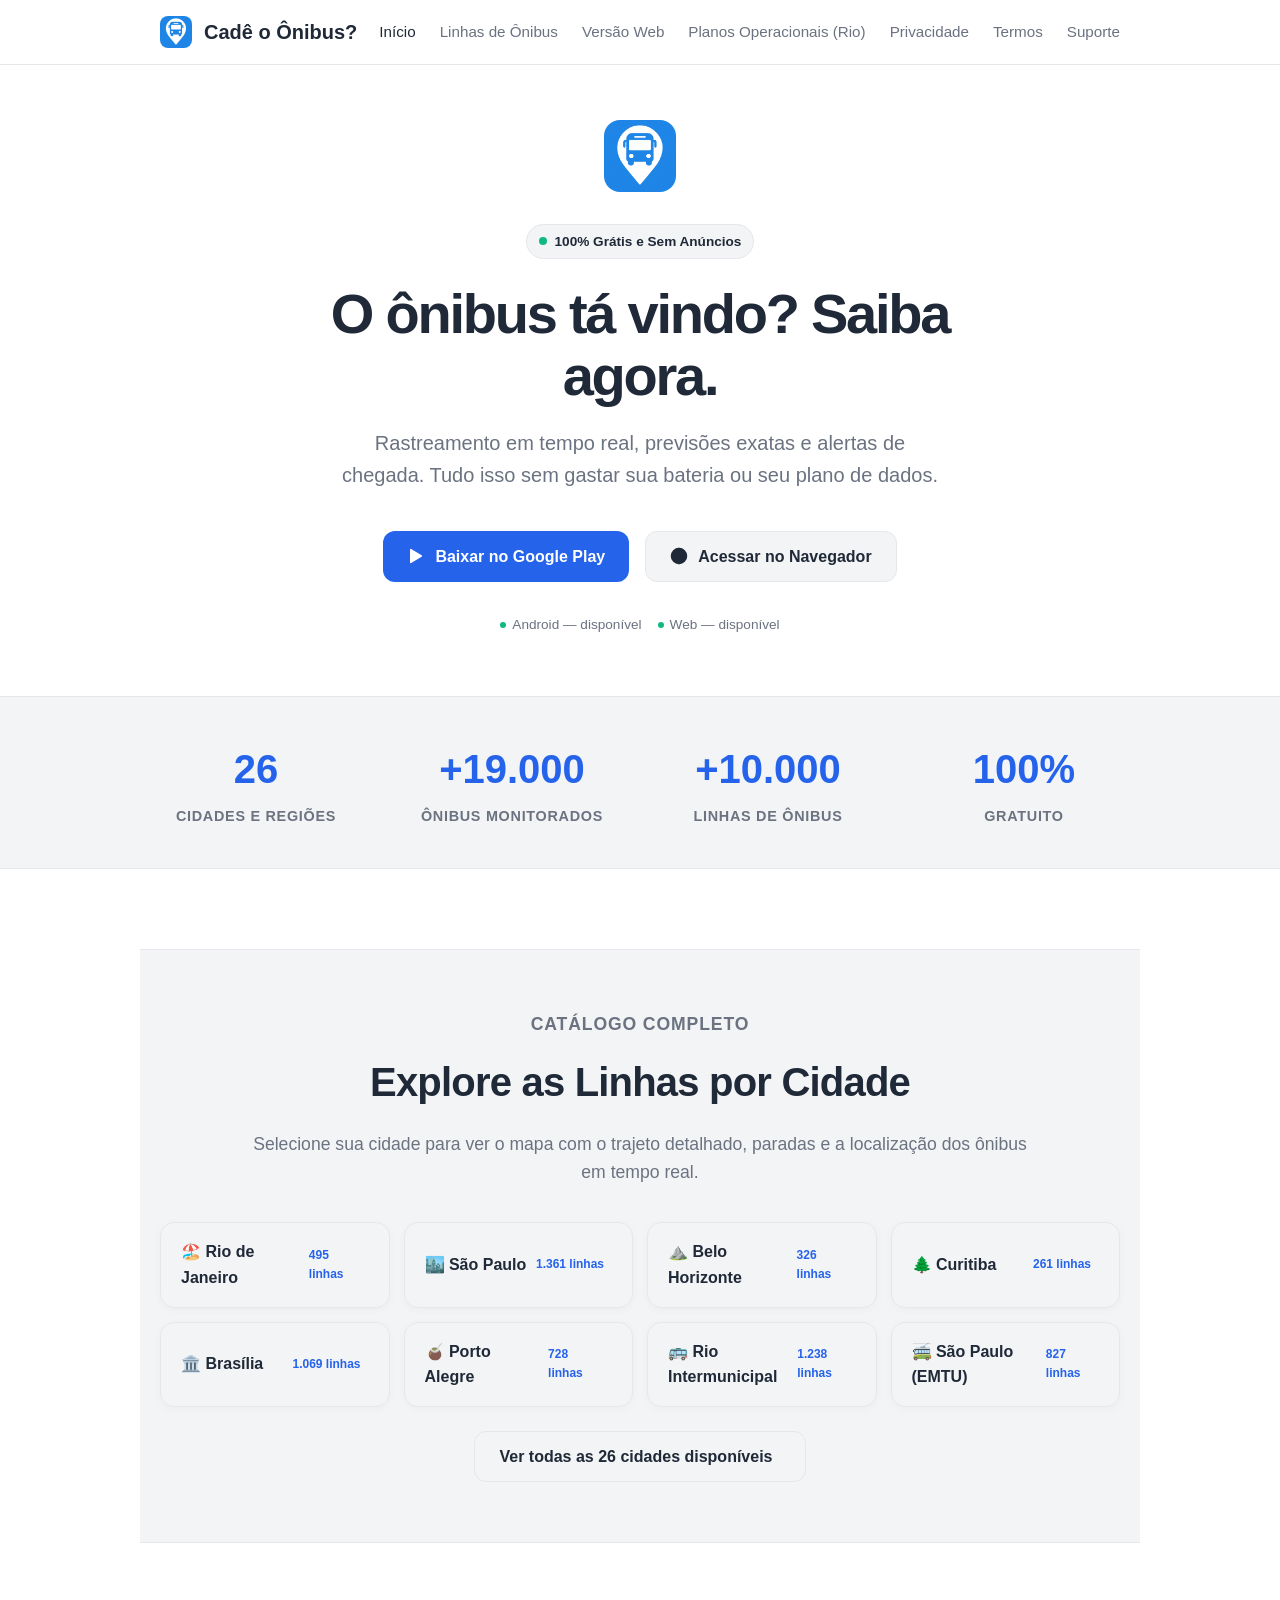
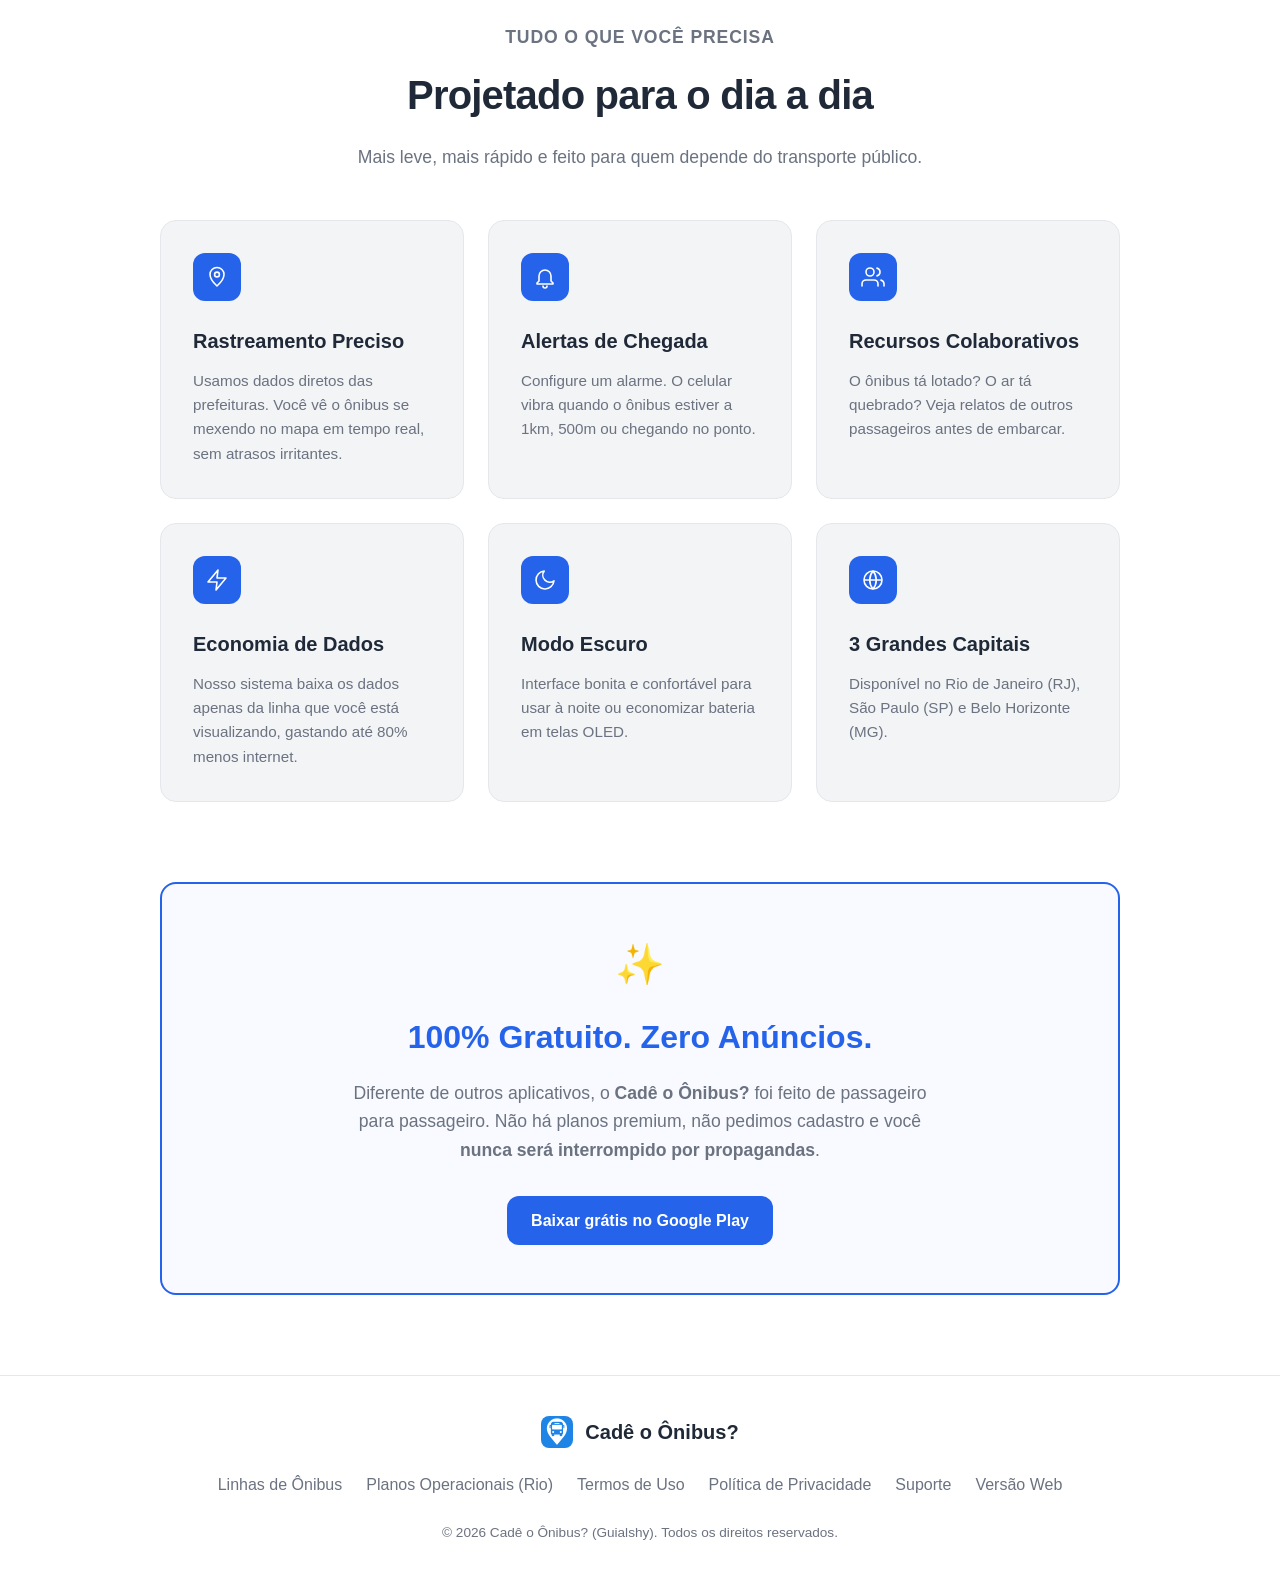
==== index.html @ 99f87b5d "feat: implement site-wide bus lines navigation, map visualization, and real-time tracking architectu" ====
<!DOCTYPE html>
<html lang="pt-BR">
<head>
    <meta charset="utf-8" />
    <meta name="viewport" content="width=device-width, initial-scale=1" />
    <title>Cadê o Ônibus? — O App Inteligente de Transporte Público</title>
    <meta name="description" content="Rastreamento em tempo real no Rio, SP e BH. Economize dados, bateria e tempo com o app de ônibus mais rápido do Brasil." />
    <meta name="keywords" content="ônibus, transporte público, tempo real, cadê o ônibus, app de ônibus, rastreamento de ônibus" />

    <meta property="og:site_name" content="Cadê o Ônibus?" />
    <meta property="og:type" content="website" />
    <meta property="og:title" content="Cadê o Ônibus? — Chega de esperar no ponto" />
    <meta property="og:description" content="Veja onde seu ônibus está agora. Leve, rápido e sem cadastro." />
    <meta property="og:url" content="https://web.cadeoonibus.api.br/" />
    <meta property="og:image" content="https://web.cadeoonibus.api.br/og-image.jpg" />
    <meta property="og:locale" content="pt_BR" />

    <link rel="icon" type="image/png" href="app-logo.png" />
    <link rel="stylesheet" href="style.css" />
</head>
<body>
    <header class="site-header">
        <div class="header-inner">
            <a class="brand" href="index.html">
                <img src="app-logo.png" alt="Cadê o Ônibus?" /> Cadê o Ônibus?
            </a>
            <nav class="site-nav">
                <a class="active" href="index.html">Início</a>
                <a href="linhas.html">Linhas de Ônibus</a>
                <a href="https://web.cadeoonibus.api.br" target="_blank">Versão Web</a>
                <a href="planos-operacionais.html">Planos Operacionais (Rio)</a>
                <a href="privacidade.html">Privacidade</a>
                <a href="termos-uso.html">Termos</a>
                <a href="suporte.html">Suporte</a>
            </nav>
        </div>
    </header>

    <section class="home-hero">
        <div class="home-hero-icon">
            <img src="app-logo.png" alt="Cadê o Ônibus?" />
        </div>
        <span class="eyebrow"><span class="eyebrow-dot"></span> 100% Grátis e Sem Anúncios</span>
        <h1>O ônibus tá vindo? Saiba agora.</h1>
        <p class="lede">Rastreamento em tempo real, previsões exatas e alertas de chegada. Tudo isso sem gastar sua bateria ou seu plano de dados.</p>

        <div class="cta-row">
            <a class="btn-primary" href="https://play.google.com/store/apps/details?id=com.guialshy.cadeoonibus" target="_blank">
                <svg width="18" height="18" viewBox="0 0 24 24" fill="none" xmlns="http://www.w3.org/2000/svg"><path d="M4 3.5v17a1 1 0 001.5.87l14-8.5a1 1 0 000-1.74l-14-8.5A1 1 0 004 3.5z" fill="#fff"/></svg>
                Baixar no Google Play
            </a>
            <a class="btn-secondary" href="https://web.cadeoonibus.api.br" target="_blank">
                <svg width="18" height="18" viewBox="0 0 24 24" fill="none" xmlns="http://www.w3.org/2000/svg"><circle cx="12" cy="12" r="10" stroke="currentColor" stroke-width="2"/><path d="M2 12h20M12 2a15.3 15.3 0 014 10 15.3 15.3 0 01-4 10 15.3 15.3 0 01-4-10 15.3 15.3 0 014-10z" stroke="currentColor" stroke-width="2"/></svg>
                Acessar no Navegador
            </a>
        </div>
        <div class="platform-row">
            <span class="platform-chip"><span class="dot"></span> Android — disponível</span>
            <span class="platform-chip"><span class="dot"></span> Web — disponível</span>
        </div>
    </section>

    <section class="stats-section">
        <div class="stats-grid">
            <div class="stat-item">
                <h3>26</h3>
                <p>Cidades e Regiões</p>
            </div>
            <div class="stat-item">
                <h3>+19.000</h3>
                <p>Ônibus Monitorados</p>
            </div>
            <div class="stat-item">
                <h3>+10.000</h3>
                <p>Linhas de Ônibus</p>
            </div>
            <div class="stat-item">
                <h3>100%</h3>
                <p>Gratuito</p>
            </div>
        </div>
    </section>

    <!-- Seção de Cidades e Linhas em Tempo Real -->
    <section class="section" style="background: var(--surface); border-top: 1px solid var(--surface-border); border-bottom: 1px solid var(--surface-border); padding: 60px 20px;">
        <div class="section-head" style="max-width: 800px; margin: 0 auto 36px; text-align: center;">
            <p class="section-eyebrow" style="background: var(--line-card-bg);">Catálogo Completo</p>
            <h2>Explore as Linhas por Cidade</h2>
            <p>Selecione sua cidade para ver o mapa com o trajeto detalhado, paradas e a localização dos ônibus em tempo real.</p>
        </div>

        <div style="max-width: 1000px; margin: 0 auto; display: grid; grid-template-columns: repeat(auto-fill, minmax(220px, 1fr)); gap: 14px;">
            <a href="linhas.html?cidade=rio" style="background: var(--line-card-bg); border: 1px solid var(--surface-border); border-radius: 14px; padding: 16px 20px; display: flex; align-items: center; justify-content: space-between; text-decoration: none; color: var(--text); font-weight: 700; transition: all 0.2s; box-shadow: 0 2px 8px rgba(0,0,0,0.03);">
                <span>🏖️ Rio de Janeiro</span>
                <span style="font-size: 0.75rem; background: var(--surface); padding: 2px 8px; border-radius: 6px; color: var(--primary);">495 linhas</span>
            </a>
            <a href="linhas.html?cidade=sp" style="background: var(--line-card-bg); border: 1px solid var(--surface-border); border-radius: 14px; padding: 16px 20px; display: flex; align-items: center; justify-content: space-between; text-decoration: none; color: var(--text); font-weight: 700; transition: all 0.2s; box-shadow: 0 2px 8px rgba(0,0,0,0.03);">
                <span>🏙️ São Paulo</span>
                <span style="font-size: 0.75rem; background: var(--surface); padding: 2px 8px; border-radius: 6px; color: var(--primary);">1.361 linhas</span>
            </a>
            <a href="linhas.html?cidade=bh" style="background: var(--line-card-bg); border: 1px solid var(--surface-border); border-radius: 14px; padding: 16px 20px; display: flex; align-items: center; justify-content: space-between; text-decoration: none; color: var(--text); font-weight: 700; transition: all 0.2s; box-shadow: 0 2px 8px rgba(0,0,0,0.03);">
                <span>⛰️ Belo Horizonte</span>
                <span style="font-size: 0.75rem; background: var(--surface); padding: 2px 8px; border-radius: 6px; color: var(--primary);">326 linhas</span>
            </a>
            <a href="linhas.html?cidade=curitiba" style="background: var(--line-card-bg); border: 1px solid var(--surface-border); border-radius: 14px; padding: 16px 20px; display: flex; align-items: center; justify-content: space-between; text-decoration: none; color: var(--text); font-weight: 700; transition: all 0.2s; box-shadow: 0 2px 8px rgba(0,0,0,0.03);">
                <span>🌲 Curitiba</span>
                <span style="font-size: 0.75rem; background: var(--surface); padding: 2px 8px; border-radius: 6px; color: var(--primary);">261 linhas</span>
            </a>
            <a href="linhas.html?cidade=brasilia" style="background: var(--line-card-bg); border: 1px solid var(--surface-border); border-radius: 14px; padding: 16px 20px; display: flex; align-items: center; justify-content: space-between; text-decoration: none; color: var(--text); font-weight: 700; transition: all 0.2s; box-shadow: 0 2px 8px rgba(0,0,0,0.03);">
                <span>🏛️ Brasília</span>
                <span style="font-size: 0.75rem; background: var(--surface); padding: 2px 8px; border-radius: 6px; color: var(--primary);">1.069 linhas</span>
            </a>
            <a href="linhas.html?cidade=porto_alegre" style="background: var(--line-card-bg); border: 1px solid var(--surface-border); border-radius: 14px; padding: 16px 20px; display: flex; align-items: center; justify-content: space-between; text-decoration: none; color: var(--text); font-weight: 700; transition: all 0.2s; box-shadow: 0 2px 8px rgba(0,0,0,0.03);">
                <span>🧉 Porto Alegre</span>
                <span style="font-size: 0.75rem; background: var(--surface); padding: 2px 8px; border-radius: 6px; color: var(--primary);">728 linhas</span>
            </a>
            <a href="linhas.html?cidade=rio_intermunicipal" style="background: var(--line-card-bg); border: 1px solid var(--surface-border); border-radius: 14px; padding: 16px 20px; display: flex; align-items: center; justify-content: space-between; text-decoration: none; color: var(--text); font-weight: 700; transition: all 0.2s; box-shadow: 0 2px 8px rgba(0,0,0,0.03);">
                <span>🚌 Rio Intermunicipal</span>
                <span style="font-size: 0.75rem; background: var(--surface); padding: 2px 8px; border-radius: 6px; color: var(--primary);">1.238 linhas</span>
            </a>
            <a href="linhas.html?cidade=emtu" style="background: var(--line-card-bg); border: 1px solid var(--surface-border); border-radius: 14px; padding: 16px 20px; display: flex; align-items: center; justify-content: space-between; text-decoration: none; color: var(--text); font-weight: 700; transition: all 0.2s; box-shadow: 0 2px 8px rgba(0,0,0,0.03);">
                <span>🚎 São Paulo (EMTU)</span>
                <span style="font-size: 0.75rem; background: var(--surface); padding: 2px 8px; border-radius: 6px; color: var(--primary);">827 linhas</span>
            </a>
        </div>

        <div style="text-align: center; margin-top: 24px;">
            <a href="linhas.html" class="btn-secondary" style="display: inline-flex; align-items: center; gap: 8px;">
                Ver todas as 26 cidades disponíveis <i class="fa-solid fa-arrow-right"></i>
            </a>
        </div>
    </section>

    <section class="section">
        <div class="section-head">
            <p class="section-eyebrow">Tudo o que você precisa</p>
            <h2>Projetado para o dia a dia</h2>
            <p>Mais leve, mais rápido e feito para quem depende do transporte público.</p>
        </div>

        <div class="feature-grid">
            <div class="feature-card">
                <div class="feature-icon">
                    <svg width="24" height="24" viewBox="0 0 24 24" fill="none"><path d="M12 21s7-6.3 7-11.5a7 7 0 10-14 0C5 14.7 12 21 12 21z" stroke="#fff" stroke-width="1.6" stroke-linejoin="round"/><circle cx="12" cy="9.5" r="2.4" stroke="#fff" stroke-width="1.6"/></svg>
                </div>
                <h3>Rastreamento Preciso</h3>
                <p>Usamos dados diretos das prefeituras. Você vê o ônibus se mexendo no mapa em tempo real, sem atrasos irritantes.</p>
            </div>

            <div class="feature-card">
                <div class="feature-icon">
                    <svg width="24" height="24" viewBox="0 0 24 24" fill="none"><path d="M18 16v-5a6 6 0 10-12 0v5l-2 2v1h16v-1l-2-2z" stroke="#fff" stroke-width="1.6" stroke-linejoin="round"/><path d="M10 21a2 2 0 004 0" stroke="#fff" stroke-width="1.6" stroke-linecap="round"/></svg>
                </div>
                <h3>Alertas de Chegada</h3>
                <p>Configure um alarme. O celular vibra quando o ônibus estiver a 1km, 500m ou chegando no ponto.</p>
            </div>

            <div class="feature-card">
                <div class="feature-icon">
                    <svg width="24" height="24" viewBox="0 0 24 24" fill="none"><path d="M17 21v-2a4 4 0 00-4-4H5a4 4 0 00-4 4v2" stroke="#fff" stroke-width="1.6" stroke-linecap="round" stroke-linejoin="round"/><circle cx="9" cy="7" r="4" stroke="#fff" stroke-width="1.6" stroke-linecap="round" stroke-linejoin="round"/><path d="M23 21v-2a4 4 0 00-3-3.87" stroke="#fff" stroke-width="1.6" stroke-linecap="round" stroke-linejoin="round"/><path d="M16 3.13a4 4 0 010 7.75" stroke="#fff" stroke-width="1.6" stroke-linecap="round" stroke-linejoin="round"/></svg>
                </div>
                <h3>Recursos Colaborativos</h3>
                <p>O ônibus tá lotado? O ar tá quebrado? Veja relatos de outros passageiros antes de embarcar.</p>
            </div>

            <div class="feature-card">
                <div class="feature-icon">
                    <svg width="24" height="24" viewBox="0 0 24 24" fill="none"><path d="M13 2L3 14h9l-1 8 10-12h-9l1-8z" stroke="#fff" stroke-width="1.6" stroke-linecap="round" stroke-linejoin="round"/></svg>
                </div>
                <h3>Economia de Dados</h3>
                <p>Nosso sistema baixa os dados apenas da linha que você está visualizando, gastando até 80% menos internet.</p>
            </div>

            <div class="feature-card">
                <div class="feature-icon">
                    <svg width="24" height="24" viewBox="0 0 24 24" fill="none"><path d="M21 12.79A9 9 0 1111.21 3 7 7 0 0021 12.79z" stroke="#fff" stroke-width="1.6" stroke-linecap="round" stroke-linejoin="round"/></svg>
                </div>
                <h3>Modo Escuro</h3>
                <p>Interface bonita e confortável para usar à noite ou economizar bateria em telas OLED.</p>
            </div>

            <div class="feature-card">
                <div class="feature-icon">
                    <svg width="24" height="24" viewBox="0 0 24 24" fill="none"><circle cx="12" cy="12" r="9" stroke="#fff" stroke-width="1.6"/><path d="M3 12h18M12 3a14 14 0 010 18M12 3a14 14 0 000 18" stroke="#fff" stroke-width="1.6"/></svg>
                </div>
                <h3>3 Grandes Capitais</h3>
                <p>Disponível no Rio de Janeiro (RJ), São Paulo (SP) e Belo Horizonte (MG).</p>
            </div>
        </div>
    </section>

    <section class="section section-flush-top">
        <div class="premium-strip" style="border: 2px solid var(--primary); background: rgba(37, 99, 235, 0.03);">
            <div style="font-size: 2.5rem; margin-bottom: 16px;">✨</div>
            <h2 style="color: var(--primary);">100% Gratuito. Zero Anúncios.</h2>
            <p>Diferente de outros aplicativos, o <strong>Cadê o Ônibus?</strong> foi feito de passageiro para passageiro. Não há planos premium, não pedimos cadastro e você <strong>nunca será interrompido por propagandas</strong>.</p>
            <div class="cta-row" style="margin-top: 32px;">
                <a class="btn-primary" href="https://play.google.com/store/apps/details?id=com.guialshy.cadeoonibus" target="_blank">
                    Baixar grátis no Google Play
                </a>
            </div>
        </div>
    </section>

    <footer class="site-footer">
        <div class="footer-inner">
            <a class="brand" href="index.html">
                <img src="app-logo.png" alt="Cadê o Ônibus?" /> Cadê o Ônibus?
            </a>
            <div class="footer-links">
                <a href="linhas.html">Linhas de Ônibus</a>
                <a href="planos-operacionais.html">Planos Operacionais (Rio)</a>
                <a href="termos-uso.html">Termos de Uso</a>
                <a href="privacidade.html">Política de Privacidade</a>
                <a href="suporte.html">Suporte</a>
                <a href="https://web.cadeoonibus.api.br" target="_blank">Versão Web</a>
            </div>
            <div class="copyright">© 2026 Cadê o Ônibus? (Guialshy). Todos os direitos reservados.</div>
        </div>
    </footer>
</body>
</html>
---- style.css ----
/* Reset e Base */
:root {
  --bg: #ffffff;
  --text: #1f2937;
  --text-muted: #6b7280;
  --primary: #2563eb;
  --primary-hover: #1d4ed8;
  --surface: #f3f4f6;
  --surface-border: #e5e7eb;
  --nav-bg: rgba(255, 255, 255, 0.8);
  --radius: 16px;
}

@media (prefers-color-scheme: dark) {
  :root {
    --bg: #030712;
    --text: #f9fafb;
    --text-muted: #9ca3af;
    --primary: #3b82f6;
    --primary-hover: #2563eb;
    --surface: #111827;
    --surface-border: #1f2937;
    --nav-bg: rgba(3, 7, 18, 0.8);
  }
}

* {
  box-sizing: border-box;
  margin: 0;
  padding: 0;
}

body {
  font-family: -apple-system, BlinkMacSystemFont, "Segoe UI", Roboto, Helvetica, Arial, sans-serif;
  background-color: var(--bg);
  color: var(--text);
  line-height: 1.6;
  -webkit-font-smoothing: antialiased;
}

a {
  color: var(--primary);
  text-decoration: none;
  transition: color 0.2s;
}

a:hover {
  text-decoration: underline;
}

/* Header & Nav */
.site-header {
  position: fixed;
  top: 0;
  left: 0;
  right: 0;
  background: var(--nav-bg);
  backdrop-filter: blur(12px);
  -webkit-backdrop-filter: blur(12px);
  border-bottom: 1px solid var(--surface-border);
  z-index: 100;
}

.header-inner {
  max-width: 1000px;
  margin: 0 auto;
  padding: 0 20px;
  height: 64px;
  display: flex;
  align-items: center;
  justify-content: space-between;
}

.brand {
  display: flex;
  align-items: center;
  gap: 12px;
  font-weight: 700;
  font-size: 1.25rem;
  color: var(--text);
  text-decoration: none;
}

.brand img {
  width: 32px;
  height: 32px;
  border-radius: 8px;
}

.site-nav {
  display: flex;
  gap: 24px;
}

.site-nav a {
  color: var(--text-muted);
  font-weight: 500;
  font-size: 0.95rem;
  text-decoration: none;
}

.site-nav a:hover,
.site-nav a.active {
  color: var(--text);
}

@media (max-width: 600px) {
  .site-nav {
    display: none;
  }
}

/* Hero Section */
.home-hero {
  max-width: 800px;
  margin: 120px auto 60px;
  padding: 0 20px;
  text-align: center;
}

.home-hero-icon img {
  width: 72px;
  height: 72px;
  border-radius: 16px;
  margin-bottom: 24px;
}

.eyebrow {
  display: inline-flex;
  align-items: center;
  gap: 8px;
  background: var(--surface);
  color: var(--text);
  padding: 6px 12px;
  border-radius: 20px;
  font-size: 0.85rem;
  font-weight: 600;
  margin-bottom: 24px;
  border: 1px solid var(--surface-border);
}

.eyebrow-dot {
  width: 8px;
  height: 8px;
  background: #10b981;
  border-radius: 50%;
}

.home-hero h1 {
  font-size: 3.5rem;
  line-height: 1.1;
  letter-spacing: -0.04em;
  margin-bottom: 20px;
}

.home-hero .lede {
  font-size: 1.25rem;
  color: var(--text-muted);
  max-width: 600px;
  margin: 0 auto 40px;
}

.cta-row {
  display: flex;
  justify-content: center;
  gap: 16px;
  flex-wrap: wrap;
}

.btn-primary,
.btn-secondary {
  display: inline-flex;
  align-items: center;
  gap: 10px;
  padding: 12px 24px;
  border-radius: 12px;
  font-weight: 600;
  text-decoration: none;
  transition: all 0.2s;
}

.btn-primary {
  background: var(--primary);
  color: #fff;
}

.btn-primary:hover {
  background: var(--primary-hover);
  text-decoration: none;
}

.btn-secondary {
  background: var(--surface);
  color: var(--text);
  border: 1px solid var(--surface-border);
}

.btn-secondary:hover {
  border-color: var(--text-muted);
  text-decoration: none;
}

.btn-primary svg, .btn-secondary svg {
  fill: currentColor;
}

.platform-row {
  margin-top: 32px;
  display: flex;
  justify-content: center;
  gap: 16px;
}

.platform-chip {
  display: inline-flex;
  align-items: center;
  gap: 6px;
  font-size: 0.85rem;
  color: var(--text-muted);
}

.platform-chip .dot {
  width: 6px;
  height: 6px;
  background: #10b981;
  border-radius: 50%;
}

/* Section */
.section {
  max-width: 1000px;
  margin: 80px auto;
  padding: 0 20px;
}

/* Stats Section */
.stats-section {
  border-top: 1px solid var(--surface-border);
  border-bottom: 1px solid var(--surface-border);
  background: var(--surface);
  padding: 40px 20px;
}

.stats-grid {
  max-width: 1000px;
  margin: 0 auto;
  display: grid;
  grid-template-columns: repeat(4, 1fr);
  gap: 24px;
  text-align: center;
}

.stat-item h3 {
  font-size: 2.5rem;
  color: var(--primary);
  margin-bottom: 4px;
}

.stat-item p {
  color: var(--text-muted);
  font-size: 0.9rem;
  font-weight: 600;
  text-transform: uppercase;
  letter-spacing: 0.05em;
}

@media (max-width: 768px) {
  .stats-grid {
    grid-template-columns: repeat(2, 1fr);
  }
}

.section-head {
  text-align: center;
  margin-bottom: 48px;
}

.section-eyebrow {
  color: var(--primary);
  font-weight: 700;
  text-transform: uppercase;
  letter-spacing: 0.05em;
  font-size: 0.85rem;
  margin-bottom: 12px;
}

.section-head h2 {
  font-size: 2.5rem;
  letter-spacing: -0.02em;
  margin-bottom: 16px;
}

.section-head p {
  font-size: 1.1rem;
  color: var(--text-muted);
}

/* Feature Grid */
.feature-grid {
  display: grid;
  grid-template-columns: repeat(auto-fit, minmax(300px, 1fr));
  gap: 24px;
}

.feature-card {
  background: var(--surface);
  border: 1px solid var(--surface-border);
  padding: 32px;
  border-radius: var(--radius);
}

.feature-icon {
  width: 48px;
  height: 48px;
  background: var(--primary);
  border-radius: 12px;
  display: flex;
  align-items: center;
  justify-content: center;
  margin-bottom: 24px;
  color: white;
  font-size: 1.5rem;
}

.feature-card h3 {
  font-size: 1.25rem;
  margin-bottom: 12px;
}

.feature-card p {
  color: var(--text-muted);
  font-size: 0.95rem;
}

/* Premium Strip */
.premium-strip {
  background: var(--surface);
  border: 1px solid var(--surface-border);
  border-radius: var(--radius);
  padding: 48px;
  text-align: center;
}

.premium-strip h2 {
  font-size: 2rem;
  margin-bottom: 16px;
}

.premium-strip p {
  color: var(--text-muted);
  font-size: 1.1rem;
  margin-bottom: 32px;
  max-width: 600px;
  margin-left: auto;
  margin-right: auto;
}

/* Footer */
.site-footer {
  border-top: 1px solid var(--surface-border);
  padding: 40px 20px;
  margin-top: 80px;
}

.footer-inner {
  max-width: 1000px;
  margin: 0 auto;
  display: flex;
  flex-direction: column;
  align-items: center;
  gap: 24px;
  text-align: center;
}

.footer-links {
  display: flex;
  gap: 24px;
  flex-wrap: wrap;
  justify-content: center;
}

.footer-links a {
  color: var(--text-muted);
  text-decoration: none;
  font-weight: 500;
}

.footer-links a:hover {
  color: var(--text);
}

.copyright {
  color: var(--text-muted);
  font-size: 0.85rem;
}

/* Docs / Legal Pages */
.hero {
  max-width: 800px;
  margin: 120px auto 40px;
  padding: 0 20px;
  text-align: center;
}

.hero h1 {
  font-size: 2.5rem;
  margin-bottom: 16px;
  letter-spacing: -0.02em;
}

.hero .lede {
  font-size: 1.1rem;
  color: var(--text-muted);
  margin-bottom: 24px;
}

.updated-badge {
  display: inline-flex;
  align-items: center;
  gap: 8px;
  font-size: 0.85rem;
  color: var(--text-muted);
  background: var(--surface);
  padding: 6px 12px;
  border-radius: 20px;
  border: 1px solid var(--surface-border);
}

.layout {
  max-width: 800px;
  margin: 0 auto 80px;
  padding: 0 20px;
}

.doc h2 {
  font-size: 1.5rem;
  margin-top: 40px;
  margin-bottom: 16px;
  padding-bottom: 8px;
  border-bottom: 1px solid var(--surface-border);
}

.doc h3 {
  font-size: 1.2rem;
  margin-top: 24px;
  margin-bottom: 12px;
}

.doc p, .doc ul {
  margin-bottom: 16px;
  color: var(--text-muted);
}

.doc ul {
  padding-left: 24px;
}

.doc li {
  margin-bottom: 8px;
}

.doc strong {
  color: var(--text);
}

.callout {
  background: var(--surface);
  border-left: 4px solid var(--primary);
  padding: 16px 20px;
  border-radius: 0 8px 8px 0;
  margin: 24px 0;
  color: var(--text);
}

/* Support Page */
.support-wrap {
  max-width: 600px;
  margin: 0 auto 80px;
  padding: 0 20px;
}

.contact-card {
  background: var(--surface);
  border: 1px solid var(--surface-border);
  padding: 32px;
  border-radius: var(--radius);
  text-align: center;
  margin-bottom: 40px;
}

.contact-card-label {
  display: block;
  font-size: 0.9rem;
  font-weight: 600;
  color: var(--text-muted);
  text-transform: uppercase;
  letter-spacing: 0.05em;
  margin-bottom: 12px;
}

.contact-email {
  display: block;
  font-size: 1.5rem;
  font-weight: 700;
  color: var(--text);
  margin-bottom: 24px;
  text-decoration: none;
}

.contact-email:hover {
  text-decoration: none;
  color: var(--primary);
}

.topics-intro {
  font-weight: 600;
  margin-bottom: 16px;
}

.topics {
  list-style: none;
  padding: 0;
  display: flex;
  flex-direction: column;
  gap: 12px;
}

.topics a {
  display: block;
  background: var(--surface);
  border: 1px solid var(--surface-border);
  padding: 16px 20px;
  border-radius: 12px;
  text-decoration: none;
  transition: all 0.2s;
}

.topics a:hover {
  border-color: var(--primary);
  transform: translateY(-2px);
}

.topics strong {
  display: block;
  color: var(--text);
  margin-bottom: 4px;
}

.topics span {
  display: block;
  font-size: 0.9rem;
  color: var(--text-muted);
}
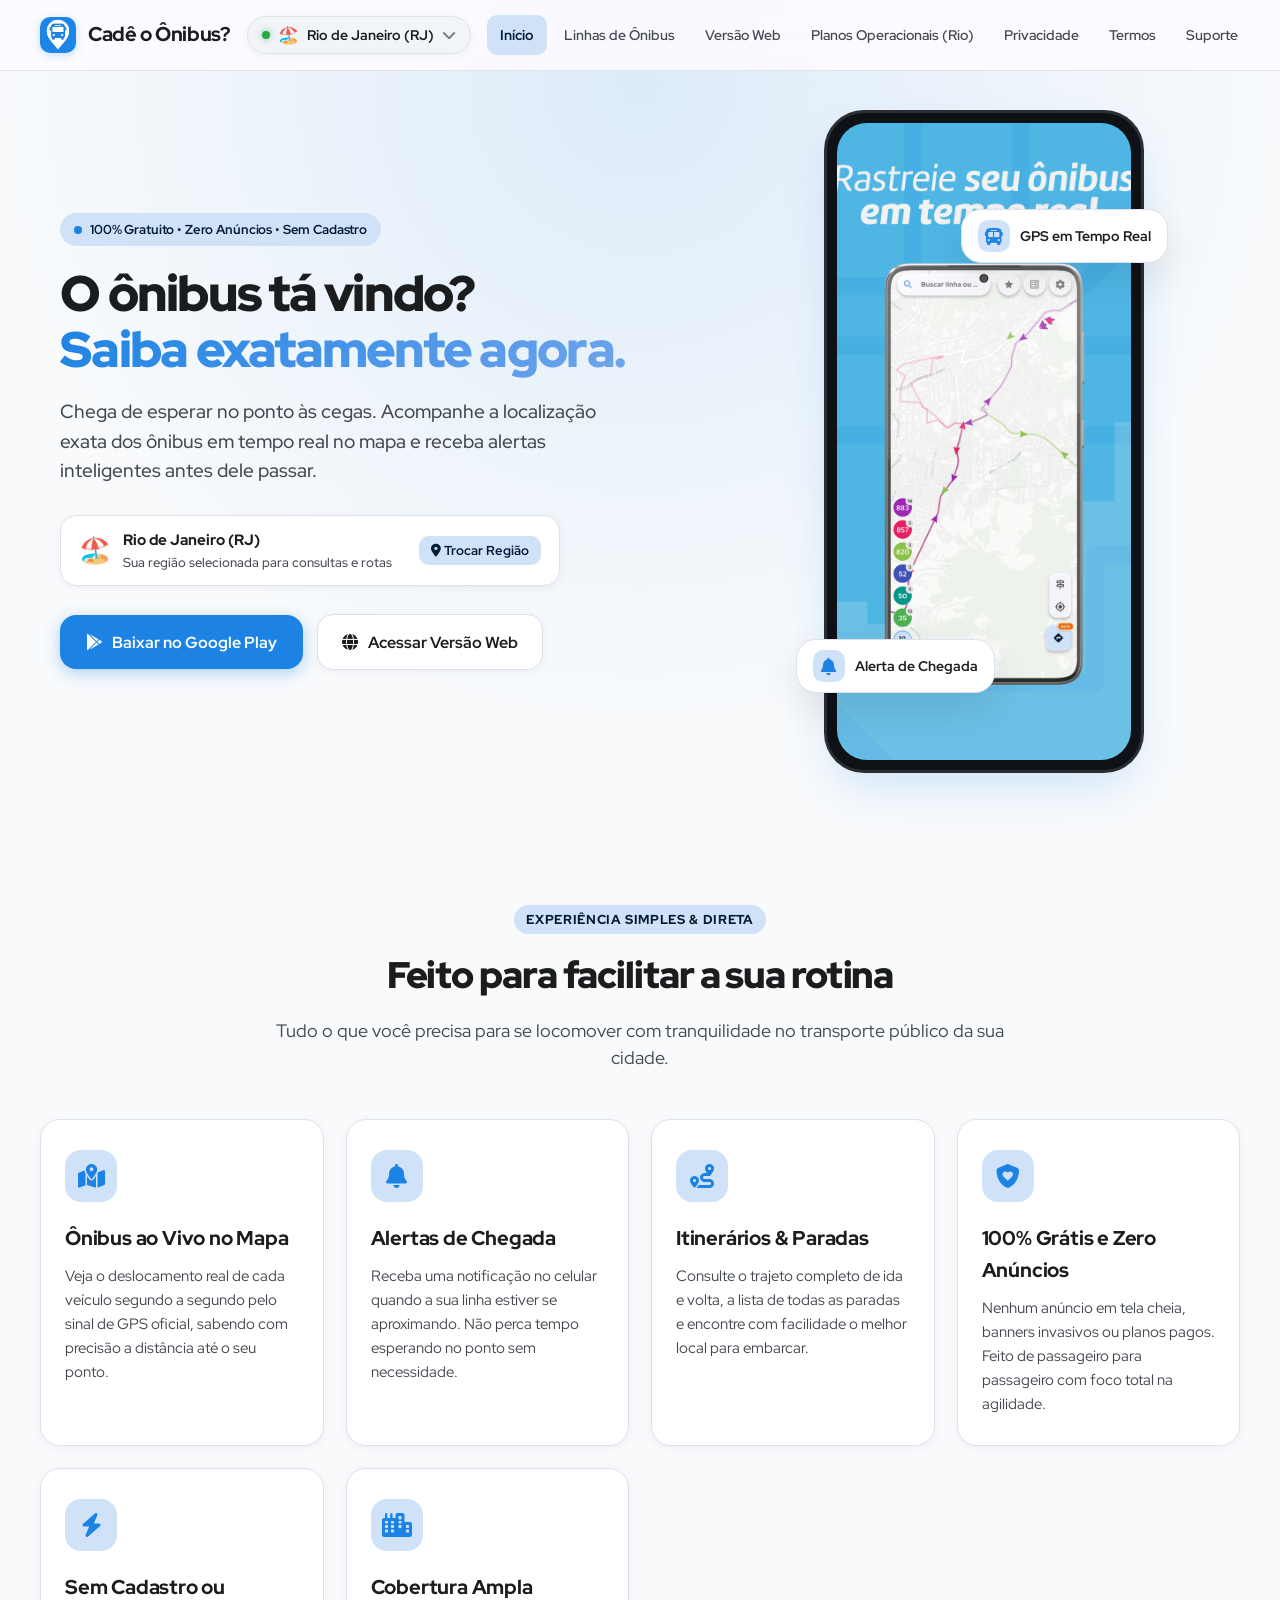
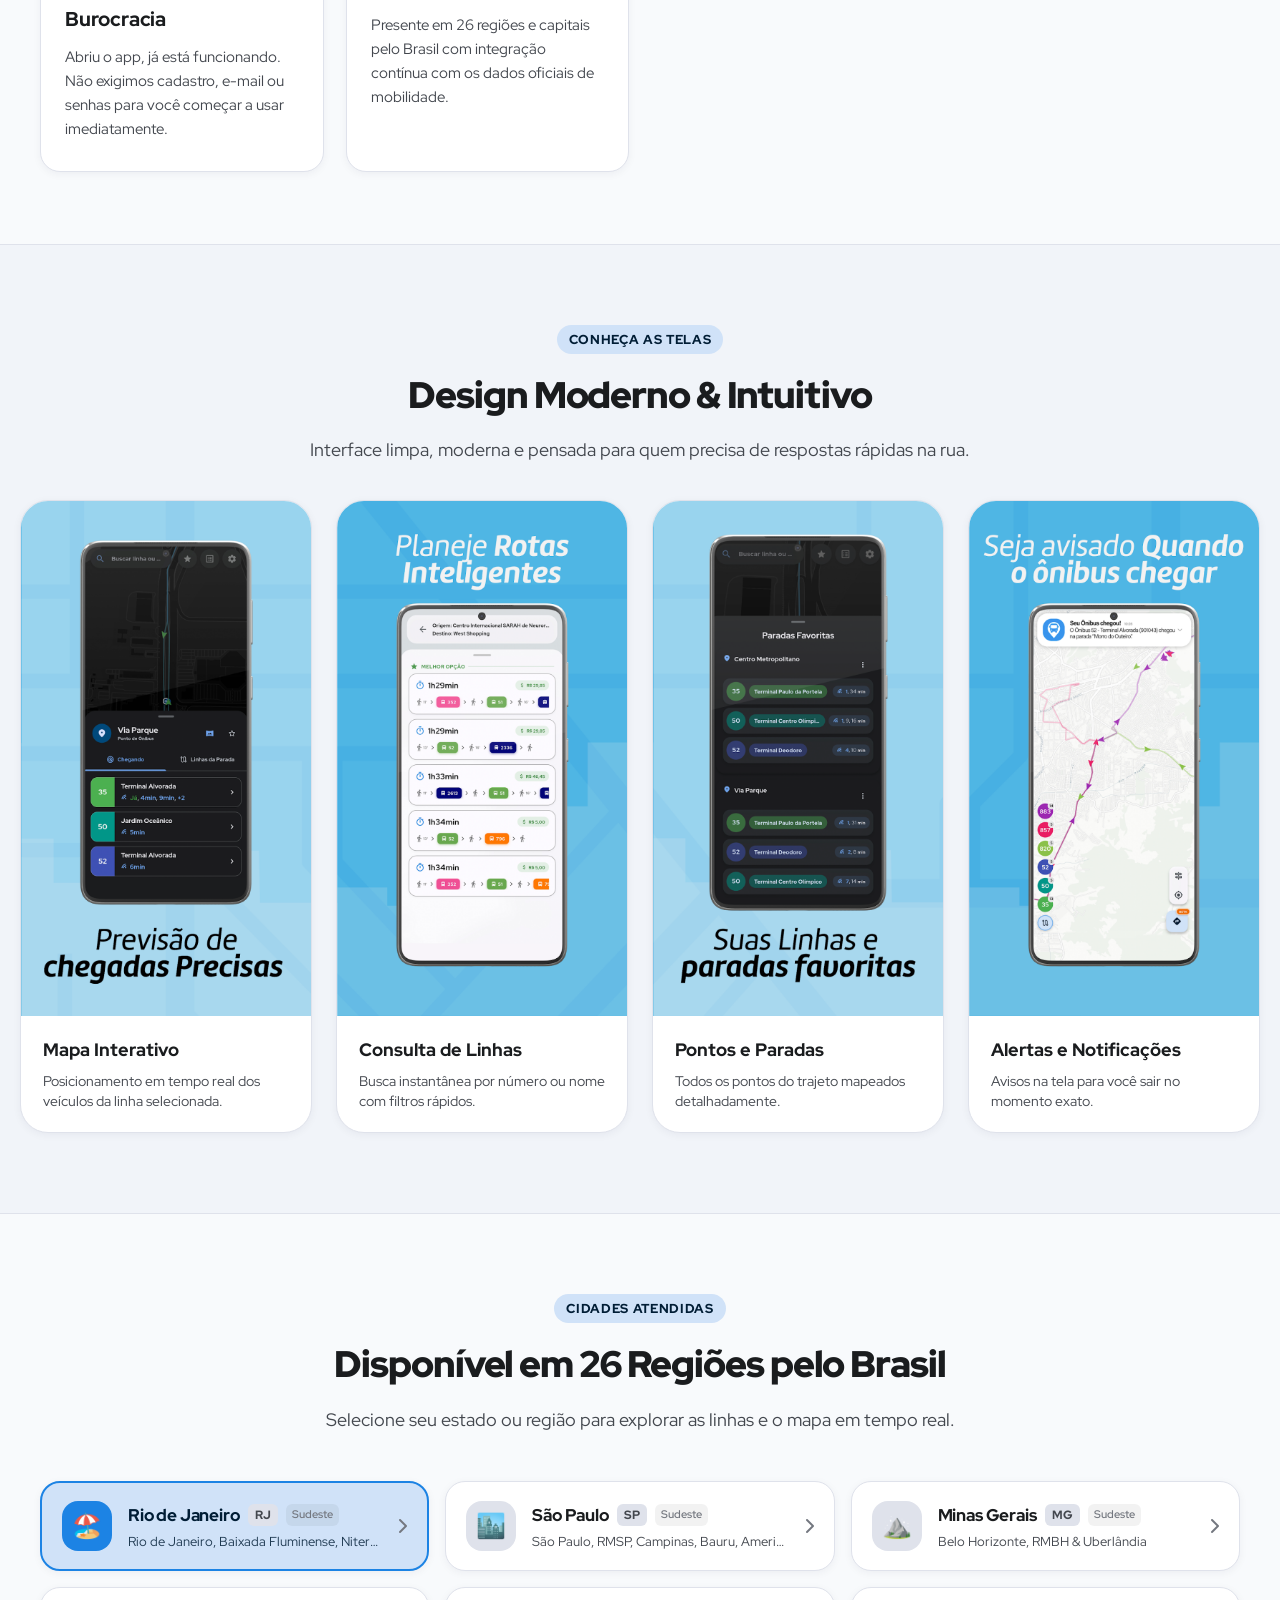
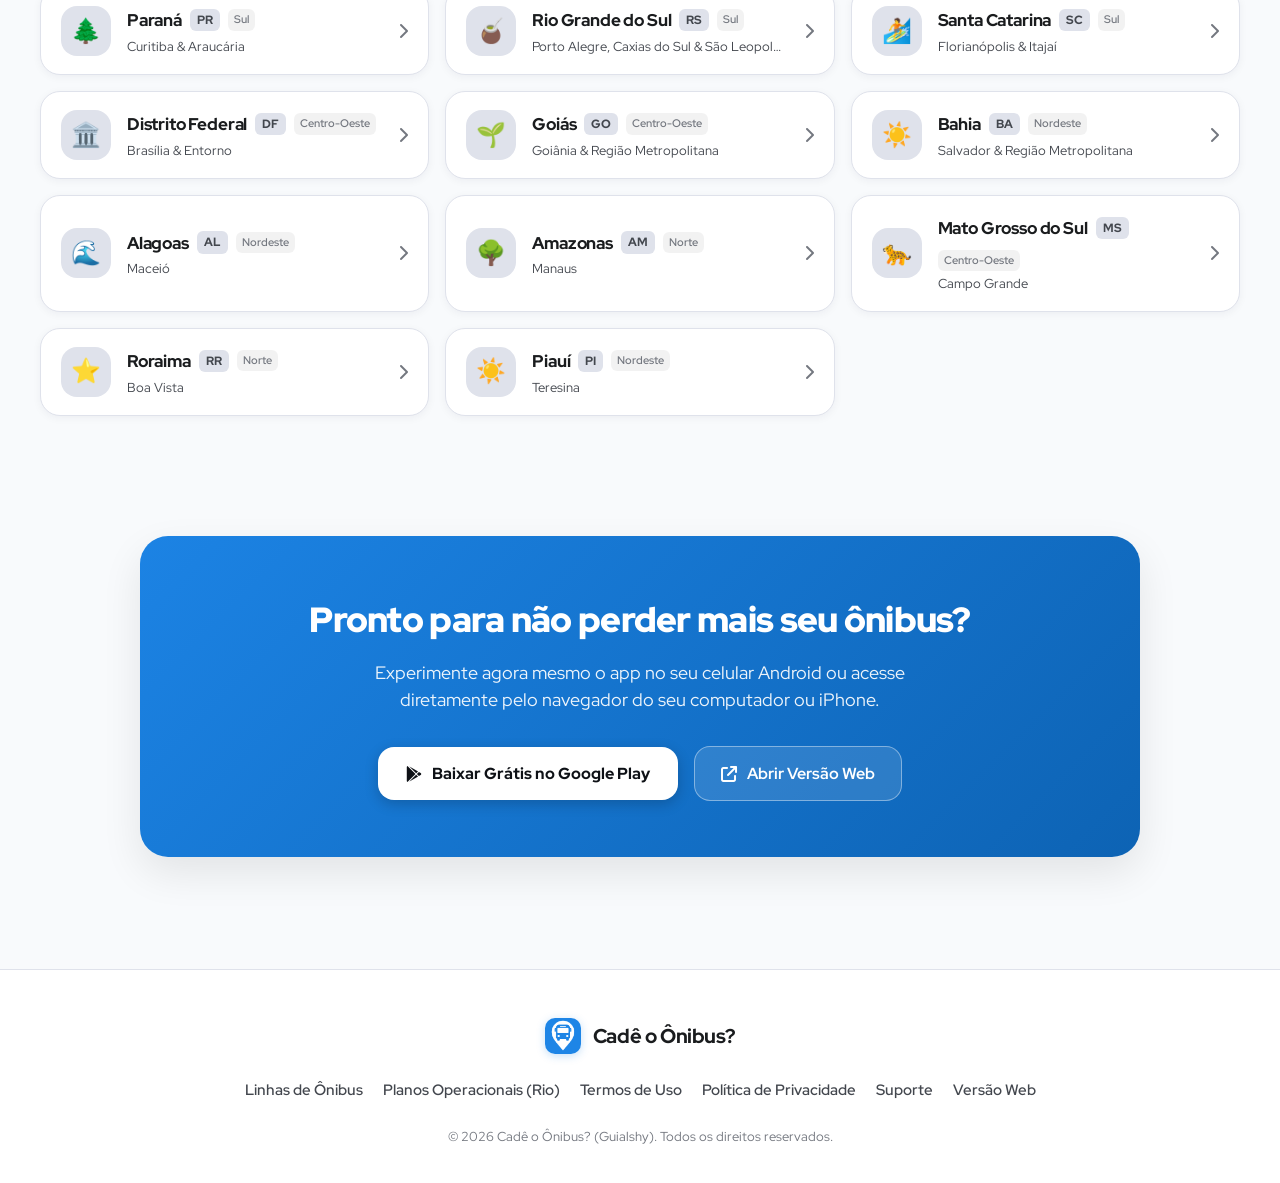
==== commit e4bd3aee: "feat: implement multi-region support with new configuration modules and header selector UI" ====
--- a/index.html
+++ b/index.html
@@ -3,32 +3,48 @@
 <head>
     <meta charset="utf-8" />
     <meta name="viewport" content="width=device-width, initial-scale=1" />
-    <title>Cadê o Ônibus? — O App Inteligente de Transporte Público</title>
-    <meta name="description" content="Rastreamento em tempo real no Rio, SP e BH. Economize dados, bateria e tempo com o app de ônibus mais rápido do Brasil." />
-    <meta name="keywords" content="ônibus, transporte público, tempo real, cadê o ônibus, app de ônibus, rastreamento de ônibus" />
-
+    <title>Cadê o Ônibus? — Chega de esperar no ponto às cegas</title>
+    <meta name="description" content="Acompanhe seu ônibus em tempo real pelo GPS oficial. Saiba exatamente a hora que ele vai chegar no ponto. 100% gratuito e sem anúncios." />
+    <meta name="keywords" content="ônibus em tempo real, cadê o ônibus, app de ônibus, rastreador de ônibus, gps ônibus, rio de janeiro, são paulo, belo horizonte, curitiba" />
+
+    <!-- Open Graph & Social -->
     <meta property="og:site_name" content="Cadê o Ônibus?" />
     <meta property="og:type" content="website" />
-    <meta property="og:title" content="Cadê o Ônibus? — Chega de esperar no ponto" />
-    <meta property="og:description" content="Veja onde seu ônibus está agora. Leve, rápido e sem cadastro." />
-    <meta property="og:url" content="https://web.cadeoonibus.api.br/" />
+    <meta property="og:title" content="Cadê o Ônibus? — O app inteligente de transporte público" />
+    <meta property="og:description" content="Veja onde seu ônibus está agora no mapa em tempo real. Rápido, leve, sem cadastro e 100% grátis." />
+    <meta property="og:url" content="https://cadeoonibus.com.br/" />
     <meta property="og:image" content="https://web.cadeoonibus.api.br/og-image.jpg" />
     <meta property="og:locale" content="pt_BR" />
 
     <link rel="icon" type="image/png" href="app-logo.png" />
     <link rel="stylesheet" href="style.css" />
+
+    <!-- Font Awesome -->
+    <link rel="stylesheet" href="https://cdnjs.cloudflare.com/ajax/libs/font-awesome/6.5.1/css/all.min.css" />
 </head>
 <body>
+    <!-- Cabeçalho Integrado com Seletor de Região -->
     <header class="site-header">
         <div class="header-inner">
             <a class="brand" href="index.html">
-                <img src="app-logo.png" alt="Cadê o Ônibus?" /> Cadê o Ônibus?
+                <img src="app-logo.png" alt="Cadê o Ônibus?" />
+                <span>Cadê o Ônibus?</span>
             </a>
+
+            <!-- Botão do Seletor de Região (gerenciado dinamicamente por region-manager.js) -->
+            <button class="header-region-pill" type="button" id="btn-header-region-selector" title="Trocar região / cidade">
+                <span class="pill-dot"></span>
+                <span class="pill-flag" id="header-region-flag">🏖️</span>
+                <span class="pill-text" id="header-region-label">Rio de Janeiro (RJ)</span>
+                <i class="fa-solid fa-chevron-down pill-chevron"></i>
+            </button>
+
+            <!-- Menu de Navegação -->
             <nav class="site-nav">
                 <a class="active" href="index.html">Início</a>
                 <a href="linhas.html">Linhas de Ônibus</a>
                 <a href="https://web.cadeoonibus.api.br" target="_blank">Versão Web</a>
-                <a href="planos-operacionais.html">Planos Operacionais (Rio)</a>
+                <a href="planos-operacionais.html" id="nav-planos-link">Planos Operacionais (Rio)</a>
                 <a href="privacidade.html">Privacidade</a>
                 <a href="termos-uso.html">Termos</a>
                 <a href="suporte.html">Suporte</a>
@@ -36,172 +52,216 @@
         </div>
     </header>
 
-    <section class="home-hero">
-        <div class="home-hero-icon">
-            <img src="app-logo.png" alt="Cadê o Ônibus?" />
-        </div>
-        <span class="eyebrow"><span class="eyebrow-dot"></span> 100% Grátis e Sem Anúncios</span>
-        <h1>O ônibus tá vindo? Saiba agora.</h1>
-        <p class="lede">Rastreamento em tempo real, previsões exatas e alertas de chegada. Tudo isso sem gastar sua bateria ou seu plano de dados.</p>
-
-        <div class="cta-row">
-            <a class="btn-primary" href="https://play.google.com/store/apps/details?id=com.guialshy.cadeoonibus" target="_blank">
-                <svg width="18" height="18" viewBox="0 0 24 24" fill="none" xmlns="http://www.w3.org/2000/svg"><path d="M4 3.5v17a1 1 0 001.5.87l14-8.5a1 1 0 000-1.74l-14-8.5A1 1 0 004 3.5z" fill="#fff"/></svg>
-                Baixar no Google Play
-            </a>
-            <a class="btn-secondary" href="https://web.cadeoonibus.api.br" target="_blank">
-                <svg width="18" height="18" viewBox="0 0 24 24" fill="none" xmlns="http://www.w3.org/2000/svg"><circle cx="12" cy="12" r="10" stroke="currentColor" stroke-width="2"/><path d="M2 12h20M12 2a15.3 15.3 0 014 10 15.3 15.3 0 01-4 10 15.3 15.3 0 01-4-10 15.3 15.3 0 014-10z" stroke="currentColor" stroke-width="2"/></svg>
-                Acessar no Navegador
-            </a>
-        </div>
-        <div class="platform-row">
-            <span class="platform-chip"><span class="dot"></span> Android — disponível</span>
-            <span class="platform-chip"><span class="dot"></span> Web — disponível</span>
+    <!-- Hero / Apresentação do App -->
+    <section class="hero-wrap">
+        <div class="hero-container">
+            <!-- Conteúdo de Apresentação -->
+            <div class="hero-content">
+                <div class="hero-pill-badge">
+                    <span class="dot"></span>
+                    <span>100% Gratuito &bull; Zero Anúncios &bull; Sem Cadastro</span>
+                </div>
+
+                <h1 class="hero-title">
+                    O ônibus tá vindo? <br />
+                    <span class="highlight">Saiba exatamente agora.</span>
+                </h1>
+
+                <p class="hero-desc">
+                    Chega de esperar no ponto às cegas. Acompanhe a localização exata dos ônibus em tempo real no mapa e receba alertas inteligentes antes dele passar.
+                </p>
+
+                <!-- Card de Região Ativa com troca rápida -->
+                <div class="hero-active-region-card">
+                    <div class="region-indicator-left">
+                        <span class="region-indicator-flag" id="home-hero-flag">🏖️</span>
+                        <div class="region-indicator-info">
+                            <h4 id="home-current-city-name">Rio de Janeiro (RJ)</h4>
+                            <p>Sua região selecionada para consultas e rotas</p>
+                        </div>
+                    </div>
+                    <button type="button" class="btn-change-region" data-open-region-modal>
+                        <i class="fa-solid fa-location-dot"></i> Trocar Região
+                    </button>
+                </div>
+
+                <!-- Botões de Ação / Download -->
+                <div class="hero-actions">
+                    <a class="btn-primary" href="https://play.google.com/store/apps/details?id=com.guialshy.cadeoonibus" target="_blank">
+                        <i class="fa-brands fa-google-play"></i> Baixar no Google Play
+                    </a>
+                    <a class="btn-secondary" href="https://web.cadeoonibus.api.br" target="_blank">
+                        <i class="fa-solid fa-globe"></i> Acessar Versão Web
+                    </a>
+                </div>
+            </div>
+
+            <!-- Moldura do Smartphone com Captura Real do App -->
+            <div class="hero-visual">
+                <div class="phone-mockup-wrapper">
+                    <!-- Badges flutuantes no mockup -->
+                    <div class="floating-badge badge-top-right">
+                        <div class="badge-icon"><i class="fa-solid fa-bus"></i></div>
+                        <span>GPS em Tempo Real</span>
+                    </div>
+
+                    <div class="floating-badge badge-bottom-left">
+                        <div class="badge-icon"><i class="fa-solid fa-bell"></i></div>
+                        <span>Alerta de Chegada</span>
+                    </div>
+
+                    <div class="phone-frame">
+                        <div class="phone-screen">
+                            <img src="img/screen-1.webp" alt="Tela do aplicativo Cadê o Ônibus em tempo real" />
+                        </div>
+                    </div>
+                </div>
+            </div>
         </div>
     </section>
 
-    <section class="stats-section">
-        <div class="stats-grid">
-            <div class="stat-item">
-                <h3>26</h3>
-                <p>Cidades e Regiões</p>
-            </div>
-            <div class="stat-item">
-                <h3>+19.000</h3>
-                <p>Ônibus Monitorados</p>
-            </div>
-            <div class="stat-item">
-                <h3>+10.000</h3>
-                <p>Linhas de Ônibus</p>
-            </div>
-            <div class="stat-item">
-                <h3>100%</h3>
-                <p>Gratuito</p>
-            </div>
-        </div>
-    </section>
-
-    <!-- Seção de Cidades e Linhas em Tempo Real -->
-    <section class="section" style="background: var(--surface); border-top: 1px solid var(--surface-border); border-bottom: 1px solid var(--surface-border); padding: 60px 20px;">
-        <div class="section-head" style="max-width: 800px; margin: 0 auto 36px; text-align: center;">
-            <p class="section-eyebrow" style="background: var(--line-card-bg);">Catálogo Completo</p>
-            <h2>Explore as Linhas por Cidade</h2>
-            <p>Selecione sua cidade para ver o mapa com o trajeto detalhado, paradas e a localização dos ônibus em tempo real.</p>
-        </div>
-
-        <div style="max-width: 1000px; margin: 0 auto; display: grid; grid-template-columns: repeat(auto-fill, minmax(220px, 1fr)); gap: 14px;">
-            <a href="linhas.html?cidade=rio" style="background: var(--line-card-bg); border: 1px solid var(--surface-border); border-radius: 14px; padding: 16px 20px; display: flex; align-items: center; justify-content: space-between; text-decoration: none; color: var(--text); font-weight: 700; transition: all 0.2s; box-shadow: 0 2px 8px rgba(0,0,0,0.03);">
-                <span>🏖️ Rio de Janeiro</span>
-                <span style="font-size: 0.75rem; background: var(--surface); padding: 2px 8px; border-radius: 6px; color: var(--primary);">495 linhas</span>
-            </a>
-            <a href="linhas.html?cidade=sp" style="background: var(--line-card-bg); border: 1px solid var(--surface-border); border-radius: 14px; padding: 16px 20px; display: flex; align-items: center; justify-content: space-between; text-decoration: none; color: var(--text); font-weight: 700; transition: all 0.2s; box-shadow: 0 2px 8px rgba(0,0,0,0.03);">
-                <span>🏙️ São Paulo</span>
-                <span style="font-size: 0.75rem; background: var(--surface); padding: 2px 8px; border-radius: 6px; color: var(--primary);">1.361 linhas</span>
-            </a>
-            <a href="linhas.html?cidade=bh" style="background: var(--line-card-bg); border: 1px solid var(--surface-border); border-radius: 14px; padding: 16px 20px; display: flex; align-items: center; justify-content: space-between; text-decoration: none; color: var(--text); font-weight: 700; transition: all 0.2s; box-shadow: 0 2px 8px rgba(0,0,0,0.03);">
-                <span>⛰️ Belo Horizonte</span>
-                <span style="font-size: 0.75rem; background: var(--surface); padding: 2px 8px; border-radius: 6px; color: var(--primary);">326 linhas</span>
-            </a>
-            <a href="linhas.html?cidade=curitiba" style="background: var(--line-card-bg); border: 1px solid var(--surface-border); border-radius: 14px; padding: 16px 20px; display: flex; align-items: center; justify-content: space-between; text-decoration: none; color: var(--text); font-weight: 700; transition: all 0.2s; box-shadow: 0 2px 8px rgba(0,0,0,0.03);">
-                <span>🌲 Curitiba</span>
-                <span style="font-size: 0.75rem; background: var(--surface); padding: 2px 8px; border-radius: 6px; color: var(--primary);">261 linhas</span>
-            </a>
-            <a href="linhas.html?cidade=brasilia" style="background: var(--line-card-bg); border: 1px solid var(--surface-border); border-radius: 14px; padding: 16px 20px; display: flex; align-items: center; justify-content: space-between; text-decoration: none; color: var(--text); font-weight: 700; transition: all 0.2s; box-shadow: 0 2px 8px rgba(0,0,0,0.03);">
-                <span>🏛️ Brasília</span>
-                <span style="font-size: 0.75rem; background: var(--surface); padding: 2px 8px; border-radius: 6px; color: var(--primary);">1.069 linhas</span>
-            </a>
-            <a href="linhas.html?cidade=porto_alegre" style="background: var(--line-card-bg); border: 1px solid var(--surface-border); border-radius: 14px; padding: 16px 20px; display: flex; align-items: center; justify-content: space-between; text-decoration: none; color: var(--text); font-weight: 700; transition: all 0.2s; box-shadow: 0 2px 8px rgba(0,0,0,0.03);">
-                <span>🧉 Porto Alegre</span>
-                <span style="font-size: 0.75rem; background: var(--surface); padding: 2px 8px; border-radius: 6px; color: var(--primary);">728 linhas</span>
-            </a>
-            <a href="linhas.html?cidade=rio_intermunicipal" style="background: var(--line-card-bg); border: 1px solid var(--surface-border); border-radius: 14px; padding: 16px 20px; display: flex; align-items: center; justify-content: space-between; text-decoration: none; color: var(--text); font-weight: 700; transition: all 0.2s; box-shadow: 0 2px 8px rgba(0,0,0,0.03);">
-                <span>🚌 Rio Intermunicipal</span>
-                <span style="font-size: 0.75rem; background: var(--surface); padding: 2px 8px; border-radius: 6px; color: var(--primary);">1.238 linhas</span>
-            </a>
-            <a href="linhas.html?cidade=emtu" style="background: var(--line-card-bg); border: 1px solid var(--surface-border); border-radius: 14px; padding: 16px 20px; display: flex; align-items: center; justify-content: space-between; text-decoration: none; color: var(--text); font-weight: 700; transition: all 0.2s; box-shadow: 0 2px 8px rgba(0,0,0,0.03);">
-                <span>🚎 São Paulo (EMTU)</span>
-                <span style="font-size: 0.75rem; background: var(--surface); padding: 2px 8px; border-radius: 6px; color: var(--primary);">827 linhas</span>
-            </a>
-        </div>
-
-        <div style="text-align: center; margin-top: 24px;">
-            <a href="linhas.html" class="btn-secondary" style="display: inline-flex; align-items: center; gap: 8px;">
-                Ver todas as 26 cidades disponíveis <i class="fa-solid fa-arrow-right"></i>
-            </a>
-        </div>
-    </section>
-
+    <!-- Diferenciais e Funcionalidades Principais -->
     <section class="section">
         <div class="section-head">
-            <p class="section-eyebrow">Tudo o que você precisa</p>
-            <h2>Projetado para o dia a dia</h2>
-            <p>Mais leve, mais rápido e feito para quem depende do transporte público.</p>
-        </div>
-
-        <div class="feature-grid">
-            <div class="feature-card">
-                <div class="feature-icon">
-                    <svg width="24" height="24" viewBox="0 0 24 24" fill="none"><path d="M12 21s7-6.3 7-11.5a7 7 0 10-14 0C5 14.7 12 21 12 21z" stroke="#fff" stroke-width="1.6" stroke-linejoin="round"/><circle cx="12" cy="9.5" r="2.4" stroke="#fff" stroke-width="1.6"/></svg>
-                </div>
-                <h3>Rastreamento Preciso</h3>
-                <p>Usamos dados diretos das prefeituras. Você vê o ônibus se mexendo no mapa em tempo real, sem atrasos irritantes.</p>
-            </div>
-
-            <div class="feature-card">
-                <div class="feature-icon">
-                    <svg width="24" height="24" viewBox="0 0 24 24" fill="none"><path d="M18 16v-5a6 6 0 10-12 0v5l-2 2v1h16v-1l-2-2z" stroke="#fff" stroke-width="1.6" stroke-linejoin="round"/><path d="M10 21a2 2 0 004 0" stroke="#fff" stroke-width="1.6" stroke-linecap="round"/></svg>
+            <span class="section-eyebrow">Experiência Simples & Direta</span>
+            <h2>Feito para facilitar a sua rotina</h2>
+            <p>Tudo o que você precisa para se locomover com tranquilidade no transporte público da sua cidade.</p>
+        </div>
+
+        <div class="features-grid">
+            <div class="benefit-card">
+                <div class="benefit-icon">
+                    <i class="fa-solid fa-map-location-dot"></i>
+                </div>
+                <h3>Ônibus ao Vivo no Mapa</h3>
+                <p>Veja o deslocamento real de cada veículo segundo a segundo pelo sinal de GPS oficial, sabendo com precisão a distância até o seu ponto.</p>
+            </div>
+
+            <div class="benefit-card">
+                <div class="benefit-icon">
+                    <i class="fa-solid fa-bell-ring fa-bell"></i>
                 </div>
                 <h3>Alertas de Chegada</h3>
-                <p>Configure um alarme. O celular vibra quando o ônibus estiver a 1km, 500m ou chegando no ponto.</p>
-            </div>
-
-            <div class="feature-card">
-                <div class="feature-icon">
-                    <svg width="24" height="24" viewBox="0 0 24 24" fill="none"><path d="M17 21v-2a4 4 0 00-4-4H5a4 4 0 00-4 4v2" stroke="#fff" stroke-width="1.6" stroke-linecap="round" stroke-linejoin="round"/><circle cx="9" cy="7" r="4" stroke="#fff" stroke-width="1.6" stroke-linecap="round" stroke-linejoin="round"/><path d="M23 21v-2a4 4 0 00-3-3.87" stroke="#fff" stroke-width="1.6" stroke-linecap="round" stroke-linejoin="round"/><path d="M16 3.13a4 4 0 010 7.75" stroke="#fff" stroke-width="1.6" stroke-linecap="round" stroke-linejoin="round"/></svg>
-                </div>
-                <h3>Recursos Colaborativos</h3>
-                <p>O ônibus tá lotado? O ar tá quebrado? Veja relatos de outros passageiros antes de embarcar.</p>
-            </div>
-
-            <div class="feature-card">
-                <div class="feature-icon">
-                    <svg width="24" height="24" viewBox="0 0 24 24" fill="none"><path d="M13 2L3 14h9l-1 8 10-12h-9l1-8z" stroke="#fff" stroke-width="1.6" stroke-linecap="round" stroke-linejoin="round"/></svg>
-                </div>
-                <h3>Economia de Dados</h3>
-                <p>Nosso sistema baixa os dados apenas da linha que você está visualizando, gastando até 80% menos internet.</p>
-            </div>
-
-            <div class="feature-card">
-                <div class="feature-icon">
-                    <svg width="24" height="24" viewBox="0 0 24 24" fill="none"><path d="M21 12.79A9 9 0 1111.21 3 7 7 0 0021 12.79z" stroke="#fff" stroke-width="1.6" stroke-linecap="round" stroke-linejoin="round"/></svg>
-                </div>
-                <h3>Modo Escuro</h3>
-                <p>Interface bonita e confortável para usar à noite ou economizar bateria em telas OLED.</p>
-            </div>
-
-            <div class="feature-card">
-                <div class="feature-icon">
-                    <svg width="24" height="24" viewBox="0 0 24 24" fill="none"><circle cx="12" cy="12" r="9" stroke="#fff" stroke-width="1.6"/><path d="M3 12h18M12 3a14 14 0 010 18M12 3a14 14 0 000 18" stroke="#fff" stroke-width="1.6"/></svg>
-                </div>
-                <h3>3 Grandes Capitais</h3>
-                <p>Disponível no Rio de Janeiro (RJ), São Paulo (SP) e Belo Horizonte (MG).</p>
+                <p>Receba uma notificação no celular quando a sua linha estiver se aproximando. Não perca tempo esperando no ponto sem necessidade.</p>
+            </div>
+
+            <div class="benefit-card">
+                <div class="benefit-icon">
+                    <i class="fa-solid fa-route"></i>
+                </div>
+                <h3>Itinerários & Paradas</h3>
+                <p>Consulte o trajeto completo de ida e volta, a lista de todas as paradas e encontre com facilidade o melhor local para embarcar.</p>
+            </div>
+
+            <div class="benefit-card">
+                <div class="benefit-icon">
+                    <i class="fa-solid fa-shield-heart"></i>
+                </div>
+                <h3>100% Grátis e Zero Anúncios</h3>
+                <p>Nenhum anúncio em tela cheia, banners invasivos ou planos pagos. Feito de passageiro para passageiro com foco total na agilidade.</p>
+            </div>
+
+            <div class="benefit-card">
+                <div class="benefit-icon">
+                    <i class="fa-solid fa-bolt"></i>
+                </div>
+                <h3>Sem Cadastro ou Burocracia</h3>
+                <p>Abriu o app, já está funcionando. Não exigimos cadastro, e-mail ou senhas para você começar a usar imediatamente.</p>
+            </div>
+
+            <div class="benefit-card">
+                <div class="benefit-icon">
+                    <i class="fa-solid fa-city"></i>
+                </div>
+                <h3>Cobertura Ampla</h3>
+                <p>Presente em 26 regiões e capitais pelo Brasil com integração contínua com os dados oficiais de mobilidade.</p>
             </div>
         </div>
     </section>
 
-    <section class="section section-flush-top">
-        <div class="premium-strip" style="border: 2px solid var(--primary); background: rgba(37, 99, 235, 0.03);">
-            <div style="font-size: 2.5rem; margin-bottom: 16px;">✨</div>
-            <h2 style="color: var(--primary);">100% Gratuito. Zero Anúncios.</h2>
-            <p>Diferente de outros aplicativos, o <strong>Cadê o Ônibus?</strong> foi feito de passageiro para passageiro. Não há planos premium, não pedimos cadastro e você <strong>nunca será interrompido por propagandas</strong>.</p>
-            <div class="cta-row" style="margin-top: 32px;">
-                <a class="btn-primary" href="https://play.google.com/store/apps/details?id=com.guialshy.cadeoonibus" target="_blank">
-                    Baixar grátis no Google Play
+    <!-- Vitrine Visual / Screenshots do Aplicativo -->
+    <div class="showcase-strip-wrap">
+        <div class="section-head" style="margin-bottom: 36px;">
+            <span class="section-eyebrow">Conheça as Telas</span>
+            <h2>Design Moderno & Intuitivo</h2>
+            <p>Interface limpa, moderna e pensada para quem precisa de respostas rápidas na rua.</p>
+        </div>
+
+        <div class="showcase-cards-grid">
+            <div class="showcase-item">
+                <div class="showcase-item-img">
+                    <img src="img/screen-2.webp" alt="Visualização de mapa e rotas" loading="lazy" />
+                </div>
+                <div class="showcase-item-text">
+                    <h4>Mapa Interativo</h4>
+                    <p>Posicionamento em tempo real dos veículos da linha selecionada.</p>
+                </div>
+            </div>
+
+            <div class="showcase-item">
+                <div class="showcase-item-img">
+                    <img src="img/screen-3.webp" alt="Catálogo de linhas de ônibus" loading="lazy" />
+                </div>
+                <div class="showcase-item-text">
+                    <h4>Consulta de Linhas</h4>
+                    <p>Busca instantânea por número ou nome com filtros rápidos.</p>
+                </div>
+            </div>
+
+            <div class="showcase-item">
+                <div class="showcase-item-img">
+                    <img src="img/screen-4.webp" alt="Detalhes do trajeto e paradas" loading="lazy" />
+                </div>
+                <div class="showcase-item-text">
+                    <h4>Pontos e Paradas</h4>
+                    <p>Todos os pontos do trajeto mapeados detalhadamente.</p>
+                </div>
+            </div>
+
+            <div class="showcase-item">
+                <div class="showcase-item-img">
+                    <img src="img/screen-5.webp" alt="Alertas e avisos em tempo real" loading="lazy" />
+                </div>
+                <div class="showcase-item-text">
+                    <h4>Alertas e Notificações</h4>
+                    <p>Avisos na tela para você sair no momento exato.</p>
+                </div>
+            </div>
+        </div>
+    </div>
+
+    <!-- Seção de Estados e Cidades Atendidas (Idêntico ao App Flutter) -->
+    <section class="coverage-section">
+        <div class="section-head">
+            <span class="section-eyebrow">Cidades Atendidas</span>
+            <h2>Disponível em 26 Regiões pelo Brasil</h2>
+            <p>Selecione seu estado ou região para explorar as linhas e o mapa em tempo real.</p>
+        </div>
+
+        <!-- Grid de Polos Regionais (Idêntico ao CityPickerSheet) -->
+        <div class="state-hubs-grid" id="home-state-hubs-container">
+            <!-- Renderizado dinamicamente com os 14 polos estaduais do Flutter -->
+        </div>
+    </section>
+
+    <!-- Banner de Download e Acesso Web -->
+    <section class="section" style="padding-top: 0;">
+        <div class="download-banner">
+            <h2>Pronto para não perder mais seu ônibus?</h2>
+            <p>Experimente agora mesmo o app no seu celular Android ou acesse diretamente pelo navegador do seu computador ou iPhone.</p>
+
+            <div class="cta-row">
+                <a class="btn-white" href="https://play.google.com/store/apps/details?id=com.guialshy.cadeoonibus" target="_blank">
+                    <i class="fa-brands fa-google-play"></i> Baixar Grátis no Google Play
                 </a>
+                <a class="btn-outline-white" href="https://web.cadeoonibus.api.br" target="_blank">
+                    <i class="fa-solid fa-arrow-up-right-from-square"></i> Abrir Versão Web
+                </a>
             </div>
         </div>
     </section>
 
+    <!-- Rodapé -->
     <footer class="site-footer">
         <div class="footer-inner">
             <a class="brand" href="index.html">
@@ -218,5 +278,69 @@
             <div class="copyright">© 2026 Cadê o Ônibus? (Guialshy). Todos os direitos reservados.</div>
         </div>
     </footer>
+
+    <!-- Scripts do Sistema de Região e Interações da Home -->
+    <script type="module">
+        import { STATE_HUBS, CITIES_CONFIG } from './js/cities-config.js';
+        import { regionManager } from './js/region-manager.js';
+
+        // Renderiza os Cards de Estados no mesmo formato do Flutter
+        function renderHomeStateHubs() {
+            const container = document.getElementById('home-state-hubs-container');
+            if (!container) return;
+
+            const activeKey = regionManager.getActiveCity();
+
+            container.innerHTML = STATE_HUBS.map(hub => {
+                const isSelected = hub.key === activeKey || (hub.citiesKeys && hub.citiesKeys.includes(activeKey));
+
+                return `
+                    <div class="state-hub-card ${isSelected ? 'active-selected' : ''}" data-hub-key="${hub.key}">
+                        <div class="state-hub-icon-wrap">
+                            <span>${hub.flag}</span>
+                        </div>
+                        <div class="state-hub-details">
+                            <div class="state-hub-title-row">
+                                <span class="state-hub-name">${hub.stateFullName}</span>
+                                <span class="state-hub-uf-badge">${hub.stateUf}</span>
+                                <span class="state-hub-macro-badge">${hub.macroRegion}</span>
+                            </div>
+                            <p class="state-hub-subtitle">${hub.coverageSubtitle}</p>
+                        </div>
+                        <i class="fa-solid fa-chevron-right state-hub-arrow"></i>
+                    </div>
+                `;
+            }).join('');
+
+            // Adiciona listeners para selecionar a região e navegar para a aba de linhas
+            container.querySelectorAll('.state-hub-card').forEach(card => {
+                card.addEventListener('click', () => {
+                    const hubKey = card.getAttribute('data-hub-key');
+                    regionManager.setCity(hubKey);
+                    // Abre diretamente a aba de linhas da região selecionada
+                    window.location.href = `linhas.html?cidade=${hubKey}`;
+                });
+            });
+        }
+
+        // Atualiza a interface quando a região muda
+        window.addEventListener('cobusao-region-changed', (e) => {
+            const config = e.detail.config;
+            const flagEl = document.getElementById('home-hero-flag');
+            const cityEl = document.getElementById('home-current-city-name');
+            if (flagEl) flagEl.textContent = config.flag || '📍';
+            if (cityEl) cityEl.textContent = `${config.name} (${config.state})`;
+            renderHomeStateHubs();
+        });
+
+        document.addEventListener('DOMContentLoaded', () => {
+            renderHomeStateHubs();
+            const config = regionManager.getActiveConfig();
+            const flagEl = document.getElementById('home-hero-flag');
+            const cityEl = document.getElementById('home-current-city-name');
+            if (flagEl) flagEl.textContent = config.flag || '📍';
+            if (cityEl) cityEl.textContent = `${config.name} (${config.state})`;
+        });
+    </script>
 </body>
 </html>
--- a/style.css
+++ b/style.css
@@ -1,28 +1,90 @@
-/* Reset e Base */
+/* ==========================================================================
+   Cadê o Ônibus? — Design System Oficial (Idêntico ao App Flutter)
+   Tipografia: Red Hat Display | Paleta: AppTheme (Light & Dark M3)
+   ========================================================================== */
+
+@import url('https://fonts.googleapis.com/css2?family=Red+Hat+Display:ital,wght@0,300;0,400;0,500;0,600;0,700;0,800;0,900;1,400;1,700&display=swap');
+
 :root {
-  --bg: #ffffff;
-  --text: #1f2937;
-  --text-muted: #6b7280;
-  --primary: #2563eb;
-  --primary-hover: #1d4ed8;
-  --surface: #f3f4f6;
-  --surface-border: #e5e7eb;
-  --nav-bg: rgba(255, 255, 255, 0.8);
-  --radius: 16px;
+  /* Cores Base do App Flutter (AppTheme.lightTheme) */
+  --primary: #1C83E4;
+  --primary-hover: #156fc4;
+  --primary-light: #6FA4EC;
+  --primary-container: #D0E2F8;
+  --on-primary-container: #001D35;
+  --secondary-container: #D8E2FF;
+  --on-secondary-container: #001A41;
+  --tertiary: #519CEC;
+  
+  --success: #28a745;
+  --warning: #ffc107;
+  --error: #dc3545;
+
+  /* Superfícies & Fundo Claro Material 3 */
+  --bg: #F8FAFC;
+  --surface: #FFFFFF;
+  --surface-card: #FFFFFF;
+  --surface-container-low: #F1F4F9;
+  --surface-container-highest: #DFE2EB;
+  --surface-border: #DFE2EB;
+  --surface-hover: #F0F4FA;
+  
+  --text: #1A1C1E;
+  --text-muted: #43474E;
+  --text-dim: #73777F;
+  --nav-bg: rgba(253, 251, 255, 0.88);
+
+  --radius-xs: 6px;
+  --radius-sm: 10px;
+  --radius-md: 16px;
+  --radius-lg: 20px;
+  --radius-xl: 28px;
+  --radius-pill: 9999px;
+
+  --shadow-sm: 0 2px 8px rgba(0, 29, 53, 0.05);
+  --shadow-md: 0 8px 24px rgba(28, 131, 228, 0.08);
+  --shadow-lg: 0 16px 40px rgba(0, 0, 0, 0.09);
+  --shadow-float: 0 20px 48px -12px rgba(28, 131, 228, 0.22);
+
+  --font-family: 'Red Hat Display', -apple-system, BlinkMacSystemFont, 'Segoe UI', Roboto, sans-serif;
 }
 
 @media (prefers-color-scheme: dark) {
   :root {
-    --bg: #030712;
-    --text: #f9fafb;
-    --text-muted: #9ca3af;
-    --primary: #3b82f6;
-    --primary-hover: #2563eb;
-    --surface: #111827;
-    --surface-border: #1f2937;
-    --nav-bg: rgba(3, 7, 18, 0.8);
-  }
-}
+    /* Cores Base do App Flutter (AppTheme.darkTheme) */
+    --primary: #6FA4EC;
+    --primary-hover: #519CEC;
+    --primary-light: #ADC6FF;
+    --primary-container: #00497D;
+    --on-primary-container: #D8E2FF;
+    --secondary-container: #264562;
+    --on-secondary-container: #D7E3F8;
+    --tertiary: #ADC6FF;
+
+    /* Superfícies & Fundo Escuro Material 3 */
+    --bg: #111318;
+    --surface: #1A1C1E;
+    --surface-card: #20242B;
+    --surface-container-low: #181A1E;
+    --surface-container-highest: #43474E;
+    --surface-border: #2F343F;
+    --surface-hover: #282D37;
+
+    --text: #E3E2E6;
+    --text-muted: #C3C7CF;
+    --text-dim: #8E9199;
+    --nav-bg: rgba(26, 28, 30, 0.88);
+
+    --shadow-sm: 0 2px 8px rgba(0, 0, 0, 0.3);
+    --shadow-md: 0 8px 24px rgba(0, 0, 0, 0.4);
+    --shadow-lg: 0 16px 40px rgba(0, 0, 0, 0.5);
+    --shadow-float: 0 20px 48px -12px rgba(0, 0, 0, 0.65);
+  }
+}
+
+/* ==========================================================================
+   Reset & Base
+   ========================================================================== */
 
 * {
   box-sizing: border-box;
@@ -31,523 +93,1349 @@
 }
 
 body {
-  font-family: -apple-system, BlinkMacSystemFont, "Segoe UI", Roboto, Helvetica, Arial, sans-serif;
+  font-family: var(--font-family);
   background-color: var(--bg);
   color: var(--text);
   line-height: 1.6;
   -webkit-font-smoothing: antialiased;
+  overflow-x: hidden;
 }
 
 a {
   color: var(--primary);
   text-decoration: none;
-  transition: color 0.2s;
+  transition: all 0.2s ease;
 }
 
 a:hover {
-  text-decoration: underline;
-}
-
-/* Header & Nav */
+  text-decoration: none;
+  opacity: 0.9;
+}
+
+button {
+  font-family: inherit;
+  cursor: pointer;
+}
+
+/* ==========================================================================
+   Header & Navigation
+   ========================================================================== */
+
 .site-header {
   position: fixed;
   top: 0;
   left: 0;
   right: 0;
   background: var(--nav-bg);
-  backdrop-filter: blur(12px);
-  -webkit-backdrop-filter: blur(12px);
+  backdrop-filter: blur(20px);
+  -webkit-backdrop-filter: blur(20px);
   border-bottom: 1px solid var(--surface-border);
-  z-index: 100;
+  z-index: 1000;
+  transition: all 0.2s ease;
 }
 
 .header-inner {
-  max-width: 1000px;
+  max-width: 1240px;
   margin: 0 auto;
   padding: 0 20px;
-  height: 64px;
+  height: 70px;
   display: flex;
   align-items: center;
   justify-content: space-between;
+  gap: 16px;
 }
 
 .brand {
   display: flex;
   align-items: center;
   gap: 12px;
+  font-weight: 800;
+  font-size: 1.22rem;
+  color: var(--text);
+  letter-spacing: -0.02em;
+  flex-shrink: 0;
+}
+
+.brand img {
+  width: 36px;
+  height: 36px;
+  border-radius: 10px;
+  box-shadow: 0 2px 8px rgba(28, 131, 228, 0.25);
+}
+
+/* Header Region Pill (Botão Seletor de Região no Cabeçalho) */
+.header-region-pill {
+  display: inline-flex;
+  align-items: center;
+  gap: 8px;
+  background: var(--surface-container-low);
+  border: 1px solid var(--surface-border);
+  padding: 7px 14px;
+  border-radius: var(--radius-pill);
+  color: var(--text);
+  font-size: 0.88rem;
   font-weight: 700;
-  font-size: 1.25rem;
-  color: var(--text);
-  text-decoration: none;
-}
-
-.brand img {
+  transition: all 0.2s cubic-bezier(0.4, 0, 0.2, 1);
+  box-shadow: var(--shadow-sm);
+  flex-shrink: 0;
+}
+
+.header-region-pill:hover {
+  background: var(--primary-container);
+  color: var(--on-primary-container);
+  border-color: var(--primary-light);
+  transform: translateY(-1px);
+}
+
+.header-region-pill .pill-dot {
+  width: 8px;
+  height: 8px;
+  border-radius: 50%;
+  background: var(--success);
+  box-shadow: 0 0 6px rgba(40, 167, 69, 0.6);
+}
+
+.header-region-pill .pill-flag {
+  font-size: 1.05rem;
+}
+
+.header-region-pill .pill-chevron {
+  opacity: 0.6;
+  transition: transform 0.2s;
+}
+
+.header-region-pill:hover .pill-chevron {
+  transform: translateY(1px);
+  opacity: 1;
+}
+
+/* Menu de Navegação */
+.site-nav {
+  display: flex;
+  align-items: center;
+  gap: 4px;
+  overflow-x: auto;
+  padding: 4px 0;
+}
+
+.site-nav a {
+  color: var(--text-muted);
+  font-size: 0.9rem;
+  font-weight: 600;
+  padding: 8px 13px;
+  border-radius: var(--radius-sm);
+  white-space: nowrap;
+  transition: all 0.18s ease;
+}
+
+.site-nav a:hover {
+  color: var(--primary);
+  background: var(--surface-hover);
+}
+
+.site-nav a.active {
+  color: var(--primary);
+  background: var(--primary-container);
+  color: var(--on-primary-container);
+  font-weight: 700;
+}
+
+/* ==========================================================================
+   Home Page Hero & Presentation
+   ========================================================================== */
+
+.hero-wrap {
+  padding-top: 110px;
+  padding-bottom: 60px;
+  background: radial-gradient(circle at 50% 10%, rgba(28, 131, 228, 0.12) 0%, transparent 65%);
+}
+
+.hero-container {
+  max-width: 1200px;
+  margin: 0 auto;
+  padding: 0 20px;
+  display: grid;
+  grid-template-columns: 1.15fr 0.85fr;
+  align-items: center;
+  gap: 48px;
+}
+
+.hero-content {
+  text-align: left;
+}
+
+.hero-pill-badge {
+  display: inline-flex;
+  align-items: center;
+  gap: 8px;
+  background: var(--primary-container);
+  color: var(--on-primary-container);
+  padding: 6px 14px;
+  border-radius: var(--radius-pill);
+  font-size: 0.84rem;
+  font-weight: 700;
+  margin-bottom: 20px;
+  letter-spacing: -0.01em;
+}
+
+.hero-pill-badge .dot {
+  width: 8px;
+  height: 8px;
+  border-radius: 50%;
+  background: var(--primary);
+}
+
+.hero-title {
+  font-size: 3.1rem;
+  line-height: 1.12;
+  font-weight: 900;
+  letter-spacing: -0.035em;
+  color: var(--text);
+  margin-bottom: 20px;
+}
+
+.hero-title .highlight {
+  color: var(--primary);
+  background: linear-gradient(135deg, var(--primary) 0%, var(--primary-light) 100%);
+  -webkit-background-clip: text;
+  -webkit-text-fill-color: transparent;
+}
+
+.hero-desc {
+  font-size: 1.18rem;
+  line-height: 1.55;
+  color: var(--text-muted);
+  font-weight: 500;
+  margin-bottom: 30px;
+  max-width: 580px;
+}
+
+/* Região em destaque no Hero */
+.hero-active-region-card {
+  display: flex;
+  align-items: center;
+  justify-content: space-between;
+  background: var(--surface);
+  border: 1px solid var(--surface-border);
+  padding: 12px 18px;
+  border-radius: var(--radius-md);
+  margin-bottom: 28px;
+  box-shadow: var(--shadow-sm);
+  max-width: 500px;
+  transition: all 0.2s;
+}
+
+.hero-active-region-card:hover {
+  border-color: var(--primary);
+  box-shadow: var(--shadow-md);
+}
+
+.region-indicator-left {
+  display: flex;
+  align-items: center;
+  gap: 12px;
+}
+
+.region-indicator-flag {
+  font-size: 1.6rem;
+  line-height: 1;
+}
+
+.region-indicator-info h4 {
+  font-size: 0.96rem;
+  font-weight: 800;
+  color: var(--text);
+}
+
+.region-indicator-info p {
+  font-size: 0.8rem;
+  color: var(--text-muted);
+  font-weight: 500;
+}
+
+.btn-change-region {
+  background: var(--primary-container);
+  color: var(--on-primary-container);
+  border: none;
+  font-size: 0.82rem;
+  font-weight: 700;
+  padding: 6px 12px;
+  border-radius: var(--radius-sm);
+  transition: all 0.2s;
+}
+
+.btn-change-region:hover {
+  background: var(--primary);
+  color: #FFFFFF;
+}
+
+/* CTA Buttons */
+.hero-actions {
+  display: flex;
+  align-items: center;
+  gap: 14px;
+  flex-wrap: wrap;
+}
+
+.btn-primary {
+  display: inline-flex;
+  align-items: center;
+  justify-content: center;
+  gap: 10px;
+  background: var(--primary);
+  color: #FFFFFF !important;
+  font-size: 1.02rem;
+  font-weight: 700;
+  padding: 14px 26px;
+  border-radius: var(--radius-md);
+  box-shadow: 0 4px 16px rgba(28, 131, 228, 0.35);
+  transition: all 0.2s cubic-bezier(0.4, 0, 0.2, 1);
+  border: none;
+}
+
+.btn-primary:hover {
+  background: var(--primary-hover);
+  transform: translateY(-2px);
+  box-shadow: 0 8px 24px rgba(28, 131, 228, 0.45);
+}
+
+.btn-secondary {
+  display: inline-flex;
+  align-items: center;
+  justify-content: center;
+  gap: 10px;
+  background: var(--surface-card);
+  color: var(--text) !important;
+  font-size: 1.02rem;
+  font-weight: 700;
+  padding: 14px 24px;
+  border-radius: var(--radius-md);
+  border: 1px solid var(--surface-border);
+  box-shadow: var(--shadow-sm);
+  transition: all 0.2s;
+}
+
+.btn-secondary:hover {
+  background: var(--surface-hover);
+  border-color: var(--primary);
+  transform: translateY(-2px);
+}
+
+/* ==========================================================================
+   Phone Showcase & Device Mockups
+   ========================================================================== */
+
+.hero-visual {
+  display: flex;
+  justify-content: center;
+  align-items: center;
+  position: relative;
+}
+
+.phone-mockup-wrapper {
+  position: relative;
+  width: 100%;
+  max-width: 320px;
+  perspective: 1000px;
+}
+
+.phone-frame {
+  position: relative;
+  width: 100%;
+  border-radius: 40px;
+  background: #0E1116;
+  padding: 10px;
+  box-shadow: var(--shadow-float);
+  border: 3px solid rgba(255, 255, 255, 0.12);
+  transition: transform 0.3s ease;
+}
+
+.phone-frame:hover {
+  transform: translateY(-6px);
+}
+
+.phone-screen {
+  border-radius: 30px;
+  overflow: hidden;
+  position: relative;
+  background: #000;
+  aspect-ratio: 9 / 19.5;
+}
+
+.phone-screen img {
+  width: 100%;
+  height: 100%;
+  object-fit: cover;
+  display: block;
+}
+
+/* Floating Badges no Mockup */
+.floating-badge {
+  position: absolute;
+  background: var(--surface);
+  color: var(--text);
+  border: 1px solid var(--surface-border);
+  padding: 10px 16px;
+  border-radius: var(--radius-lg);
+  box-shadow: var(--shadow-lg);
+  display: flex;
+  align-items: center;
+  gap: 10px;
+  font-size: 0.86rem;
+  font-weight: 700;
+  z-index: 10;
+  animation: floatBadge 4s ease-in-out infinite alternate;
+}
+
+.floating-badge.badge-top-right {
+  top: 15%;
+  right: -24px;
+  animation-delay: 0.5s;
+}
+
+.floating-badge.badge-bottom-left {
+  bottom: 12%;
+  left: -28px;
+  animation-delay: 1.5s;
+}
+
+.floating-badge .badge-icon {
   width: 32px;
   height: 32px;
-  border-radius: 8px;
-}
-
-.site-nav {
-  display: flex;
+  border-radius: 10px;
+  background: var(--primary-container);
+  color: var(--primary);
+  display: flex;
+  align-items: center;
+  justify-content: center;
+  font-size: 1.1rem;
+}
+
+@keyframes floatBadge {
+  0% { transform: translateY(0px); }
+  100% { transform: translateY(-8px); }
+}
+
+/* ==========================================================================
+   Section Layouts & Headers
+   ========================================================================== */
+
+.section {
+  padding: 72px 20px;
+  max-width: 1240px;
+  margin: 0 auto;
+}
+
+.section-head {
+  text-align: center;
+  max-width: 760px;
+  margin: 0 auto 48px;
+}
+
+.section-eyebrow {
+  display: inline-block;
+  background: var(--primary-container);
+  color: var(--on-primary-container);
+  font-size: 0.82rem;
+  font-weight: 800;
+  padding: 4px 12px;
+  border-radius: var(--radius-pill);
+  margin-bottom: 12px;
+  text-transform: uppercase;
+  letter-spacing: 0.05em;
+}
+
+.section-head h2 {
+  font-size: 2.3rem;
+  font-weight: 900;
+  letter-spacing: -0.03em;
+  color: var(--text);
+  margin-bottom: 12px;
+}
+
+.section-head p {
+  font-size: 1.1rem;
+  color: var(--text-muted);
+  line-height: 1.55;
+}
+
+/* ==========================================================================
+   Key Benefits / Features Cards
+   ========================================================================== */
+
+.features-grid {
+  display: grid;
+  grid-template-columns: repeat(auto-fit, minmax(280px, 1fr));
+  gap: 22px;
+}
+
+.benefit-card {
+  background: var(--surface-card);
+  border: 1px solid var(--surface-border);
+  border-radius: var(--radius-lg);
+  padding: 30px 24px;
+  transition: all 0.25s cubic-bezier(0.4, 0, 0.2, 1);
+  box-shadow: var(--shadow-sm);
+  display: flex;
+  flex-direction: column;
+}
+
+.benefit-card:hover {
+  transform: translateY(-4px);
+  border-color: var(--primary);
+  box-shadow: var(--shadow-md);
+}
+
+.benefit-icon {
+  width: 52px;
+  height: 52px;
+  border-radius: var(--radius-md);
+  background: var(--primary-container);
+  color: var(--primary);
+  display: flex;
+  align-items: center;
+  justify-content: center;
+  font-size: 1.5rem;
+  margin-bottom: 20px;
+}
+
+.benefit-card h3 {
+  font-size: 1.25rem;
+  font-weight: 800;
+  color: var(--text);
+  margin-bottom: 10px;
+  letter-spacing: -0.01em;
+}
+
+.benefit-card p {
+  font-size: 0.96rem;
+  color: var(--text-muted);
+  line-height: 1.55;
+}
+
+/* ==========================================================================
+   Visual Screenshots Showcase (Galeria do App)
+   ========================================================================== */
+
+.showcase-strip-wrap {
+  background: var(--surface-container-low);
+  border-top: 1px solid var(--surface-border);
+  border-bottom: 1px solid var(--surface-border);
+  padding: 80px 20px;
+}
+
+.showcase-cards-grid {
+  display: grid;
+  grid-template-columns: repeat(auto-fit, minmax(260px, 1fr));
   gap: 24px;
-}
-
-.site-nav a {
-  color: var(--text-muted);
-  font-weight: 500;
-  font-size: 0.95rem;
+  max-width: 1240px;
+  margin: 0 auto;
+}
+
+.showcase-item {
+  background: var(--surface);
+  border: 1px solid var(--surface-border);
+  border-radius: var(--radius-xl);
+  overflow: hidden;
+  box-shadow: var(--shadow-sm);
+  transition: all 0.3s ease;
+  display: flex;
+  flex-direction: column;
+}
+
+.showcase-item:hover {
+  transform: translateY(-6px);
+  box-shadow: var(--shadow-lg);
+  border-color: var(--primary-light);
+}
+
+.showcase-item-img {
+  width: 100%;
+  aspect-ratio: 9 / 16;
+  background: #000;
+  overflow: hidden;
+}
+
+.showcase-item-img img {
+  width: 100%;
+  height: 100%;
+  object-fit: cover;
+  transition: transform 0.4s ease;
+}
+
+.showcase-item:hover .showcase-item-img img {
+  transform: scale(1.03);
+}
+
+.showcase-item-text {
+  padding: 20px 22px;
+  flex-grow: 1;
+}
+
+.showcase-item-text h4 {
+  font-size: 1.12rem;
+  font-weight: 800;
+  color: var(--text);
+  margin-bottom: 6px;
+}
+
+.showcase-item-text p {
+  font-size: 0.88rem;
+  color: var(--text-muted);
+  line-height: 1.45;
+}
+
+/* ==========================================================================
+   State & City Coverage Grid (Idêntico ao CityPickerSheet do Flutter)
+   ========================================================================== */
+
+.coverage-section {
+  padding: 80px 20px;
+  max-width: 1240px;
+  margin: 0 auto;
+}
+
+.state-hubs-grid {
+  display: grid;
+  grid-template-columns: repeat(auto-fill, minmax(320px, 1fr));
+  gap: 16px;
+}
+
+.state-hub-card {
+  background: var(--surface-card);
+  border: 1px solid var(--surface-border);
+  border-radius: var(--radius-lg);
+  padding: 18px 20px;
+  display: flex;
+  align-items: center;
+  gap: 16px;
   text-decoration: none;
-}
-
-.site-nav a:hover,
-.site-nav a.active {
-  color: var(--text);
-}
-
-@media (max-width: 600px) {
-  .site-nav {
-    display: none;
-  }
-}
-
-/* Hero Section */
-.home-hero {
-  max-width: 800px;
-  margin: 120px auto 60px;
-  padding: 0 20px;
+  color: var(--text);
+  transition: all 0.22s cubic-bezier(0.4, 0, 0.2, 1);
+  box-shadow: var(--shadow-sm);
+  cursor: pointer;
+}
+
+.state-hub-card:hover {
+  border-color: var(--primary);
+  background: var(--surface-hover);
+  transform: translateY(-2px);
+  box-shadow: var(--shadow-md);
+}
+
+.state-hub-card.active-selected {
+  border: 2px solid var(--primary);
+  background: var(--primary-container);
+  color: var(--on-primary-container);
+}
+
+.state-hub-icon-wrap {
+  width: 50px;
+  height: 50px;
+  border-radius: var(--radius-md);
+  background: var(--surface-container-highest);
+  display: flex;
+  align-items: center;
+  justify-content: center;
+  font-size: 1.5rem;
+  flex-shrink: 0;
+}
+
+.state-hub-card.active-selected .state-hub-icon-wrap {
+  background: var(--primary);
+  color: #FFFFFF;
+}
+
+.state-hub-details {
+  flex-grow: 1;
+  min-width: 0;
+}
+
+.state-hub-title-row {
+  display: flex;
+  align-items: center;
+  gap: 8px;
+  margin-bottom: 4px;
+  flex-wrap: wrap;
+}
+
+.state-hub-name {
+  font-size: 1.08rem;
+  font-weight: 800;
+  color: var(--text);
+  letter-spacing: -0.01em;
+}
+
+.state-hub-card.active-selected .state-hub-name {
+  color: var(--on-primary-container);
+}
+
+.state-hub-uf-badge {
+  font-size: 0.72rem;
+  font-weight: 800;
+  background: var(--surface-container-highest);
+  color: var(--text-muted);
+  padding: 2px 7px;
+  border-radius: var(--radius-xs);
+}
+
+.state-hub-macro-badge {
+  font-size: 0.68rem;
+  font-weight: 600;
+  background: rgba(0, 0, 0, 0.05);
+  color: var(--text-dim);
+  padding: 2px 6px;
+  border-radius: var(--radius-xs);
+}
+
+.state-hub-subtitle {
+  font-size: 0.82rem;
+  color: var(--text-muted);
+  line-height: 1.35;
+  white-space: nowrap;
+  overflow: hidden;
+  text-overflow: ellipsis;
+}
+
+.state-hub-card.active-selected .state-hub-subtitle {
+  color: var(--on-primary-container);
+  opacity: 0.85;
+}
+
+.state-hub-arrow {
+  color: var(--text-dim);
+  flex-shrink: 0;
+  transition: transform 0.2s;
+}
+
+.state-hub-card:hover .state-hub-arrow {
+  color: var(--primary);
+  transform: translateX(3px);
+}
+
+/* ==========================================================================
+   Banner 100% Grátis / Download
+   ========================================================================== */
+
+.download-banner {
+  background: linear-gradient(135deg, var(--primary) 0%, #0d63b4 100%);
+  color: #FFFFFF;
+  border-radius: var(--radius-xl);
+  padding: 56px 36px;
   text-align: center;
-}
-
-.home-hero-icon img {
-  width: 72px;
-  height: 72px;
-  border-radius: 16px;
-  margin-bottom: 24px;
-}
-
-.eyebrow {
-  display: inline-flex;
-  align-items: center;
-  gap: 8px;
-  background: var(--surface);
-  color: var(--text);
-  padding: 6px 12px;
-  border-radius: 20px;
-  font-size: 0.85rem;
-  font-weight: 600;
-  margin-bottom: 24px;
-  border: 1px solid var(--surface-border);
-}
-
-.eyebrow-dot {
-  width: 8px;
-  height: 8px;
-  background: #10b981;
-  border-radius: 50%;
-}
-
-.home-hero h1 {
-  font-size: 3.5rem;
-  line-height: 1.1;
-  letter-spacing: -0.04em;
-  margin-bottom: 20px;
-}
-
-.home-hero .lede {
-  font-size: 1.25rem;
-  color: var(--text-muted);
-  max-width: 600px;
-  margin: 0 auto 40px;
-}
-
-.cta-row {
-  display: flex;
+  box-shadow: var(--shadow-lg);
+  margin: 40px auto;
+  max-width: 1000px;
+  position: relative;
+  overflow: hidden;
+}
+
+.download-banner h2 {
+  font-size: 2.2rem;
+  font-weight: 900;
+  letter-spacing: -0.02em;
+  margin-bottom: 12px;
+}
+
+.download-banner p {
+  font-size: 1.12rem;
+  opacity: 0.92;
+  max-width: 620px;
+  margin: 0 auto 32px;
+  line-height: 1.5;
+}
+
+.download-banner .cta-row {
+  display: flex;
+  align-items: center;
   justify-content: center;
   gap: 16px;
   flex-wrap: wrap;
 }
 
-.btn-primary,
-.btn-secondary {
+.download-banner .btn-white {
+  background: #FFFFFF;
+  color: #0E1116 !important;
+  font-weight: 800;
+  font-size: 1rem;
+  padding: 14px 28px;
+  border-radius: var(--radius-md);
+  box-shadow: 0 4px 14px rgba(0, 0, 0, 0.2);
   display: inline-flex;
   align-items: center;
   gap: 10px;
-  padding: 12px 24px;
-  border-radius: 12px;
+  transition: all 0.2s;
+}
+
+.download-banner .btn-white:hover {
+  transform: translateY(-2px);
+  box-shadow: 0 8px 22px rgba(0, 0, 0, 0.3);
+}
+
+.download-banner .btn-outline-white {
+  background: rgba(255, 255, 255, 0.12);
+  color: #FFFFFF !important;
+  border: 1px solid rgba(255, 255, 255, 0.4);
+  font-weight: 700;
+  font-size: 1rem;
+  padding: 14px 26px;
+  border-radius: var(--radius-md);
+  display: inline-flex;
+  align-items: center;
+  gap: 10px;
+  transition: all 0.2s;
+}
+
+.download-banner .btn-outline-white:hover {
+  background: rgba(255, 255, 255, 0.22);
+  transform: translateY(-2px);
+}
+
+/* ==========================================================================
+   City Picker Modal (Idêntico ao CityPickerSheet do Flutter)
+   ========================================================================== */
+
+.city-modal-backdrop {
+  position: fixed;
+  top: 0;
+  left: 0;
+  right: 0;
+  bottom: 0;
+  background: rgba(0, 0, 0, 0.65);
+  backdrop-filter: blur(8px);
+  -webkit-backdrop-filter: blur(8px);
+  z-index: 99999;
+  display: flex;
+  align-items: center;
+  justify-content: center;
+  padding: 20px;
+  animation: fadeIn 0.2s ease;
+}
+
+.city-modal-card {
+  background: var(--surface);
+  color: var(--text);
+  border-radius: var(--radius-xl);
+  width: 100%;
+  max-width: 580px;
+  max-height: 88vh;
+  display: flex;
+  flex-direction: column;
+  box-shadow: 0 25px 60px rgba(0, 0, 0, 0.4);
+  border: 1px solid var(--surface-border);
+  overflow: hidden;
+  animation: slideUp 0.25s cubic-bezier(0.16, 1, 0.3, 1);
+}
+
+.city-modal-handle {
+  width: 44px;
+  height: 4.5px;
+  background: var(--surface-container-highest);
+  border-radius: 10px;
+  margin: 12px auto 6px;
+}
+
+.city-modal-header {
+  padding: 14px 22px 10px;
+  display: flex;
+  align-items: center;
+  gap: 14px;
+}
+
+.city-modal-icon-badge {
+  width: 40px;
+  height: 40px;
+  border-radius: var(--radius-md);
+  background: var(--primary-container);
+  color: var(--primary);
+  display: flex;
+  align-items: center;
+  justify-content: center;
+  flex-shrink: 0;
+}
+
+.city-modal-title-wrap {
+  flex-grow: 1;
+}
+
+.city-modal-title-wrap h2 {
+  font-size: 1.25rem;
+  font-weight: 800;
+  letter-spacing: -0.01em;
+}
+
+.city-modal-title-wrap p {
+  font-size: 0.82rem;
+  color: var(--text-muted);
+}
+
+.city-modal-close {
+  background: var(--surface-container-low);
+  border: none;
+  color: var(--text-muted);
+  width: 34px;
+  height: 34px;
+  border-radius: 50%;
+  display: flex;
+  align-items: center;
+  justify-content: center;
+  transition: all 0.2s;
+}
+
+.city-modal-close:hover {
+  background: var(--surface-container-highest);
+  color: var(--text);
+}
+
+/* Busca no Modal */
+.city-modal-search-row {
+  padding: 6px 22px 10px;
+}
+
+.city-search-box {
+  position: relative;
+  display: flex;
+  align-items: center;
+  background: var(--surface-container-low);
+  border: 1px solid var(--surface-border);
+  border-radius: var(--radius-pill);
+  padding: 0 16px;
+  transition: border-color 0.2s;
+}
+
+.city-search-box:focus-within {
+  border-color: var(--primary);
+  box-shadow: 0 0 0 3px rgba(28, 131, 228, 0.15);
+}
+
+.city-search-box .search-icon {
+  color: var(--primary);
+  margin-right: 10px;
+}
+
+.city-search-box input {
+  width: 100%;
+  border: none;
+  background: transparent;
+  padding: 12px 0;
+  font-size: 0.92rem;
+  font-family: inherit;
+  color: var(--text);
+  outline: none;
+}
+
+.clear-search-btn {
+  background: transparent;
+  border: none;
+  color: var(--text-dim);
+  display: flex;
+  align-items: center;
+  justify-content: center;
+  padding: 4px;
+}
+
+/* Chips de Regiões no Modal */
+.city-modal-regions-bar {
+  display: flex;
+  align-items: center;
+  gap: 8px;
+  padding: 4px 22px 12px;
+  overflow-x: auto;
+  scrollbar-width: none;
+}
+
+.city-modal-regions-bar::-webkit-scrollbar {
+  display: none;
+}
+
+.region-chip {
+  background: var(--surface-container-low);
+  border: 1px solid var(--surface-border);
+  color: var(--text);
+  font-size: 0.8rem;
+  font-weight: 700;
+  padding: 6px 14px;
+  border-radius: var(--radius-pill);
+  white-space: nowrap;
+  transition: all 0.2s;
+}
+
+.region-chip:hover {
+  background: var(--surface-hover);
+}
+
+.region-chip.active {
+  background: var(--primary);
+  color: #FFFFFF;
+  border-color: var(--primary);
+}
+
+/* Lista no Modal */
+.city-modal-list {
+  padding: 8px 22px 24px;
+  overflow-y: auto;
+  display: flex;
+  flex-direction: column;
+  gap: 8px;
+  flex-grow: 1;
+}
+
+.city-item-card {
+  background: var(--surface-container-low);
+  border: 1px solid var(--surface-border);
+  border-radius: var(--radius-md);
+  padding: 12px 16px;
+  display: flex;
+  align-items: center;
+  gap: 14px;
+  cursor: pointer;
+  transition: all 0.18s ease;
+}
+
+.city-item-card:hover {
+  background: var(--surface-hover);
+  border-color: var(--primary-light);
+  transform: translateX(2px);
+}
+
+.city-item-card.active {
+  border: 2px solid var(--primary);
+  background: var(--surface);
+}
+
+.city-item-flag {
+  width: 42px;
+  height: 42px;
+  border-radius: var(--radius-sm);
+  background: var(--surface-container-highest);
+  display: flex;
+  align-items: center;
+  justify-content: center;
+  font-size: 1.35rem;
+  flex-shrink: 0;
+}
+
+.city-item-card.active .city-item-flag {
+  background: var(--primary-container);
+}
+
+.city-item-content {
+  flex-grow: 1;
+  min-width: 0;
+}
+
+.city-item-header {
+  display: flex;
+  align-items: center;
+  gap: 6px;
+  margin-bottom: 2px;
+  flex-wrap: wrap;
+}
+
+.city-item-title {
+  font-size: 0.98rem;
+  font-weight: 800;
+  color: var(--text);
+}
+
+.city-item-badge-uf {
+  font-size: 0.7rem;
+  font-weight: 800;
+  background: var(--surface-container-highest);
+  color: var(--text-muted);
+  padding: 1px 6px;
+  border-radius: 4px;
+}
+
+.city-item-badge-macro {
+  font-size: 0.65rem;
   font-weight: 600;
-  text-decoration: none;
-  transition: all 0.2s;
-}
-
-.btn-primary {
+  background: rgba(0, 0, 0, 0.04);
+  color: var(--text-dim);
+  padding: 1px 5px;
+  border-radius: 4px;
+}
+
+.city-item-subtitle {
+  font-size: 0.8rem;
+  color: var(--text-muted);
+  line-height: 1.3;
+  white-space: nowrap;
+  overflow: hidden;
+  text-overflow: ellipsis;
+}
+
+.city-item-action {
+  flex-shrink: 0;
+}
+
+.city-item-check {
+  width: 26px;
+  height: 26px;
+  border-radius: 50%;
   background: var(--primary);
-  color: #fff;
-}
-
-.btn-primary:hover {
-  background: var(--primary-hover);
-  text-decoration: none;
-}
-
-.btn-secondary {
-  background: var(--surface);
-  color: var(--text);
-  border: 1px solid var(--surface-border);
-}
-
-.btn-secondary:hover {
-  border-color: var(--text-muted);
-  text-decoration: none;
-}
-
-.btn-primary svg, .btn-secondary svg {
-  fill: currentColor;
-}
-
-.platform-row {
-  margin-top: 32px;
-  display: flex;
+  color: #FFFFFF;
+  display: flex;
+  align-items: center;
   justify-content: center;
-  gap: 16px;
-}
-
-.platform-chip {
+}
+
+.city-item-arrow {
+  color: var(--text-dim);
+}
+
+.city-empty-state {
+  text-align: center;
+  padding: 40px 20px;
+  color: var(--text-muted);
+}
+
+.city-empty-state svg {
+  margin-bottom: 12px;
+  color: var(--text-dim);
+}
+
+@keyframes fadeIn {
+  from { opacity: 0; }
+  to { opacity: 1; }
+}
+
+@keyframes slideUp {
+  from { opacity: 0; transform: translateY(20px) scale(0.98); }
+  to { opacity: 1; transform: translateY(0) scale(1); }
+}
+
+/* ==========================================================================
+   Documentation & Static Pages (Termos, Privacidade, Suporte)
+   ========================================================================== */
+
+.page-hero {
+  padding: 110px 20px 40px;
+  text-align: center;
+  background: radial-gradient(circle at 50% 20%, rgba(28, 131, 228, 0.08) 0%, transparent 60%);
+}
+
+.page-hero h1 {
+  font-size: 2.6rem;
+  font-weight: 900;
+  letter-spacing: -0.03em;
+  margin-bottom: 12px;
+}
+
+.page-hero p.lede {
+  font-size: 1.1rem;
+  color: var(--text-muted);
+  max-width: 650px;
+  margin: 0 auto 16px;
+}
+
+.updated-badge {
   display: inline-flex;
   align-items: center;
-  gap: 6px;
-  font-size: 0.85rem;
-  color: var(--text-muted);
-}
-
-.platform-chip .dot {
+  gap: 8px;
+  font-size: 0.8rem;
+  font-weight: 600;
+  color: var(--text-dim);
+  background: var(--surface-container-low);
+  padding: 4px 12px;
+  border-radius: var(--radius-pill);
+}
+
+.updated-badge .dot {
   width: 6px;
   height: 6px;
-  background: #10b981;
   border-radius: 50%;
-}
-
-/* Section */
-.section {
-  max-width: 1000px;
-  margin: 80px auto;
+  background: var(--success);
+}
+
+.doc-layout {
+  max-width: 900px;
+  margin: 0 auto 80px;
   padding: 0 20px;
 }
 
-/* Stats Section */
-.stats-section {
+.doc-card {
+  background: var(--surface-card);
+  border: 1px solid var(--surface-border);
+  border-radius: var(--radius-xl);
+  padding: 44px 48px;
+  box-shadow: var(--shadow-sm);
+}
+
+.doc-card h2 {
+  font-size: 1.45rem;
+  font-weight: 800;
+  margin: 32px 0 14px;
+  color: var(--text);
+  border-bottom: 1px solid var(--surface-border);
+  padding-bottom: 8px;
+}
+
+.doc-card h3 {
+  font-size: 1.15rem;
+  font-weight: 700;
+  margin: 22px 0 10px;
+  color: var(--text);
+}
+
+.doc-card p, .doc-card li {
+  font-size: 0.98rem;
+  color: var(--text-muted);
+  line-height: 1.65;
+  margin-bottom: 14px;
+}
+
+.doc-card ul {
+  padding-left: 24px;
+  margin-bottom: 16px;
+}
+
+.doc-callout {
+  background: var(--primary-container);
+  color: var(--on-primary-container);
+  padding: 16px 20px;
+  border-radius: var(--radius-md);
+  margin: 20px 0;
+  font-size: 0.94rem;
+  font-weight: 500;
+}
+
+/* Suporte Card */
+.support-card {
+  background: var(--surface-card);
+  border: 1px solid var(--surface-border);
+  border-radius: var(--radius-xl);
+  padding: 36px;
+  text-align: center;
+  box-shadow: var(--shadow-sm);
+  max-width: 600px;
+  margin: 0 auto 40px;
+}
+
+.support-email {
+  font-size: 1.35rem;
+  font-weight: 800;
+  color: var(--primary);
+  display: block;
+  margin: 16px 0 24px;
+}
+
+/* ==========================================================================
+   Footer
+   ========================================================================== */
+
+.site-footer {
+  background: var(--surface);
   border-top: 1px solid var(--surface-border);
-  border-bottom: 1px solid var(--surface-border);
-  background: var(--surface);
-  padding: 40px 20px;
-}
-
-.stats-grid {
-  max-width: 1000px;
+  padding: 48px 20px 36px;
+}
+
+.footer-inner {
+  max-width: 1240px;
   margin: 0 auto;
-  display: grid;
-  grid-template-columns: repeat(4, 1fr);
+  display: flex;
+  flex-direction: column;
+  align-items: center;
+  text-align: center;
   gap: 24px;
-  text-align: center;
-}
-
-.stat-item h3 {
-  font-size: 2.5rem;
-  color: var(--primary);
-  margin-bottom: 4px;
-}
-
-.stat-item p {
-  color: var(--text-muted);
-  font-size: 0.9rem;
-  font-weight: 600;
-  text-transform: uppercase;
-  letter-spacing: 0.05em;
-}
-
-@media (max-width: 768px) {
-  .stats-grid {
-    grid-template-columns: repeat(2, 1fr);
-  }
-}
-
-.section-head {
-  text-align: center;
-  margin-bottom: 48px;
-}
-
-.section-eyebrow {
-  color: var(--primary);
-  font-weight: 700;
-  text-transform: uppercase;
-  letter-spacing: 0.05em;
-  font-size: 0.85rem;
-  margin-bottom: 12px;
-}
-
-.section-head h2 {
-  font-size: 2.5rem;
-  letter-spacing: -0.02em;
-  margin-bottom: 16px;
-}
-
-.section-head p {
-  font-size: 1.1rem;
-  color: var(--text-muted);
-}
-
-/* Feature Grid */
-.feature-grid {
-  display: grid;
-  grid-template-columns: repeat(auto-fit, minmax(300px, 1fr));
-  gap: 24px;
-}
-
-.feature-card {
-  background: var(--surface);
-  border: 1px solid var(--surface-border);
-  padding: 32px;
-  border-radius: var(--radius);
-}
-
-.feature-icon {
-  width: 48px;
-  height: 48px;
-  background: var(--primary);
-  border-radius: 12px;
-  display: flex;
-  align-items: center;
-  justify-content: center;
-  margin-bottom: 24px;
-  color: white;
-  font-size: 1.5rem;
-}
-
-.feature-card h3 {
-  font-size: 1.25rem;
-  margin-bottom: 12px;
-}
-
-.feature-card p {
-  color: var(--text-muted);
-  font-size: 0.95rem;
-}
-
-/* Premium Strip */
-.premium-strip {
-  background: var(--surface);
-  border: 1px solid var(--surface-border);
-  border-radius: var(--radius);
-  padding: 48px;
-  text-align: center;
-}
-
-.premium-strip h2 {
-  font-size: 2rem;
-  margin-bottom: 16px;
-}
-
-.premium-strip p {
-  color: var(--text-muted);
-  font-size: 1.1rem;
-  margin-bottom: 32px;
-  max-width: 600px;
-  margin-left: auto;
-  margin-right: auto;
-}
-
-/* Footer */
-.site-footer {
-  border-top: 1px solid var(--surface-border);
-  padding: 40px 20px;
-  margin-top: 80px;
-}
-
-.footer-inner {
-  max-width: 1000px;
-  margin: 0 auto;
-  display: flex;
-  flex-direction: column;
-  align-items: center;
-  gap: 24px;
-  text-align: center;
 }
 
 .footer-links {
   display: flex;
-  gap: 24px;
   flex-wrap: wrap;
   justify-content: center;
+  gap: 8px 20px;
 }
 
 .footer-links a {
   color: var(--text-muted);
-  text-decoration: none;
-  font-weight: 500;
+  font-size: 0.92rem;
+  font-weight: 600;
 }
 
 .footer-links a:hover {
-  color: var(--text);
+  color: var(--primary);
 }
 
 .copyright {
-  color: var(--text-muted);
-  font-size: 0.85rem;
-}
-
-/* Docs / Legal Pages */
-.hero {
-  max-width: 800px;
-  margin: 120px auto 40px;
-  padding: 0 20px;
-  text-align: center;
-}
-
-.hero h1 {
-  font-size: 2.5rem;
-  margin-bottom: 16px;
-  letter-spacing: -0.02em;
-}
-
-.hero .lede {
-  font-size: 1.1rem;
-  color: var(--text-muted);
-  margin-bottom: 24px;
-}
-
-.updated-badge {
-  display: inline-flex;
-  align-items: center;
-  gap: 8px;
-  font-size: 0.85rem;
-  color: var(--text-muted);
-  background: var(--surface);
-  padding: 6px 12px;
-  border-radius: 20px;
-  border: 1px solid var(--surface-border);
-}
-
-.layout {
-  max-width: 800px;
-  margin: 0 auto 80px;
-  padding: 0 20px;
-}
-
-.doc h2 {
-  font-size: 1.5rem;
-  margin-top: 40px;
-  margin-bottom: 16px;
-  padding-bottom: 8px;
-  border-bottom: 1px solid var(--surface-border);
-}
-
-.doc h3 {
-  font-size: 1.2rem;
-  margin-top: 24px;
-  margin-bottom: 12px;
-}
-
-.doc p, .doc ul {
-  margin-bottom: 16px;
-  color: var(--text-muted);
-}
-
-.doc ul {
-  padding-left: 24px;
-}
-
-.doc li {
-  margin-bottom: 8px;
-}
-
-.doc strong {
-  color: var(--text);
-}
-
-.callout {
-  background: var(--surface);
-  border-left: 4px solid var(--primary);
-  padding: 16px 20px;
-  border-radius: 0 8px 8px 0;
-  margin: 24px 0;
-  color: var(--text);
-}
-
-/* Support Page */
-.support-wrap {
-  max-width: 600px;
-  margin: 0 auto 80px;
-  padding: 0 20px;
-}
-
-.contact-card {
-  background: var(--surface);
-  border: 1px solid var(--surface-border);
-  padding: 32px;
-  border-radius: var(--radius);
-  text-align: center;
-  margin-bottom: 40px;
-}
-
-.contact-card-label {
-  display: block;
-  font-size: 0.9rem;
-  font-weight: 600;
-  color: var(--text-muted);
-  text-transform: uppercase;
-  letter-spacing: 0.05em;
-  margin-bottom: 12px;
-}
-
-.contact-email {
-  display: block;
-  font-size: 1.5rem;
-  font-weight: 700;
-  color: var(--text);
-  margin-bottom: 24px;
-  text-decoration: none;
-}
-
-.contact-email:hover {
-  text-decoration: none;
-  color: var(--primary);
-}
-
-.topics-intro {
-  font-weight: 600;
-  margin-bottom: 16px;
-}
-
-.topics {
-  list-style: none;
-  padding: 0;
-  display: flex;
-  flex-direction: column;
-  gap: 12px;
-}
-
-.topics a {
-  display: block;
-  background: var(--surface);
-  border: 1px solid var(--surface-border);
-  padding: 16px 20px;
-  border-radius: 12px;
-  text-decoration: none;
-  transition: all 0.2s;
-}
-
-.topics a:hover {
-  border-color: var(--primary);
-  transform: translateY(-2px);
-}
-
-.topics strong {
-  display: block;
-  color: var(--text);
-  margin-bottom: 4px;
-}
-
-.topics span {
-  display: block;
-  font-size: 0.9rem;
-  color: var(--text-muted);
-}
+  font-size: 0.84rem;
+  color: var(--text-dim);
+}
+
+/* ==========================================================================
+   Responsividade Mobile
+   ========================================================================== */
+
+@media (max-width: 900px) {
+  .hero-container {
+    grid-template-columns: 1fr;
+    text-align: center;
+    gap: 40px;
+  }
+
+  .hero-content {
+    text-align: center;
+    display: flex;
+    flex-direction: column;
+    align-items: center;
+  }
+
+  .hero-title {
+    font-size: 2.4rem;
+  }
+
+  .hero-desc {
+    margin-left: auto;
+    margin-right: auto;
+  }
+
+  .hero-actions {
+    justify-content: center;
+  }
+
+  .floating-badge.badge-top-right {
+    right: 0;
+  }
+
+  .floating-badge.badge-bottom-left {
+    left: 0;
+  }
+
+  .doc-card {
+    padding: 28px 20px;
+  }
+}
+
+@media (max-width: 600px) {
+  .header-inner {
+    padding: 0 14px;
+  }
+
+  .brand span {
+    display: none;
+  }
+
+  .header-region-pill .pill-text {
+    max-width: 120px;
+    white-space: nowrap;
+    overflow: hidden;
+    text-overflow: ellipsis;
+  }
+
+  .hero-title {
+    font-size: 1.95rem;
+  }
+
+  .hero-actions {
+    flex-direction: column;
+    width: 100%;
+  }
+
+  .hero-actions a {
+    width: 100%;
+  }
+
+  .download-banner {
+    padding: 36px 20px;
+  }
+}
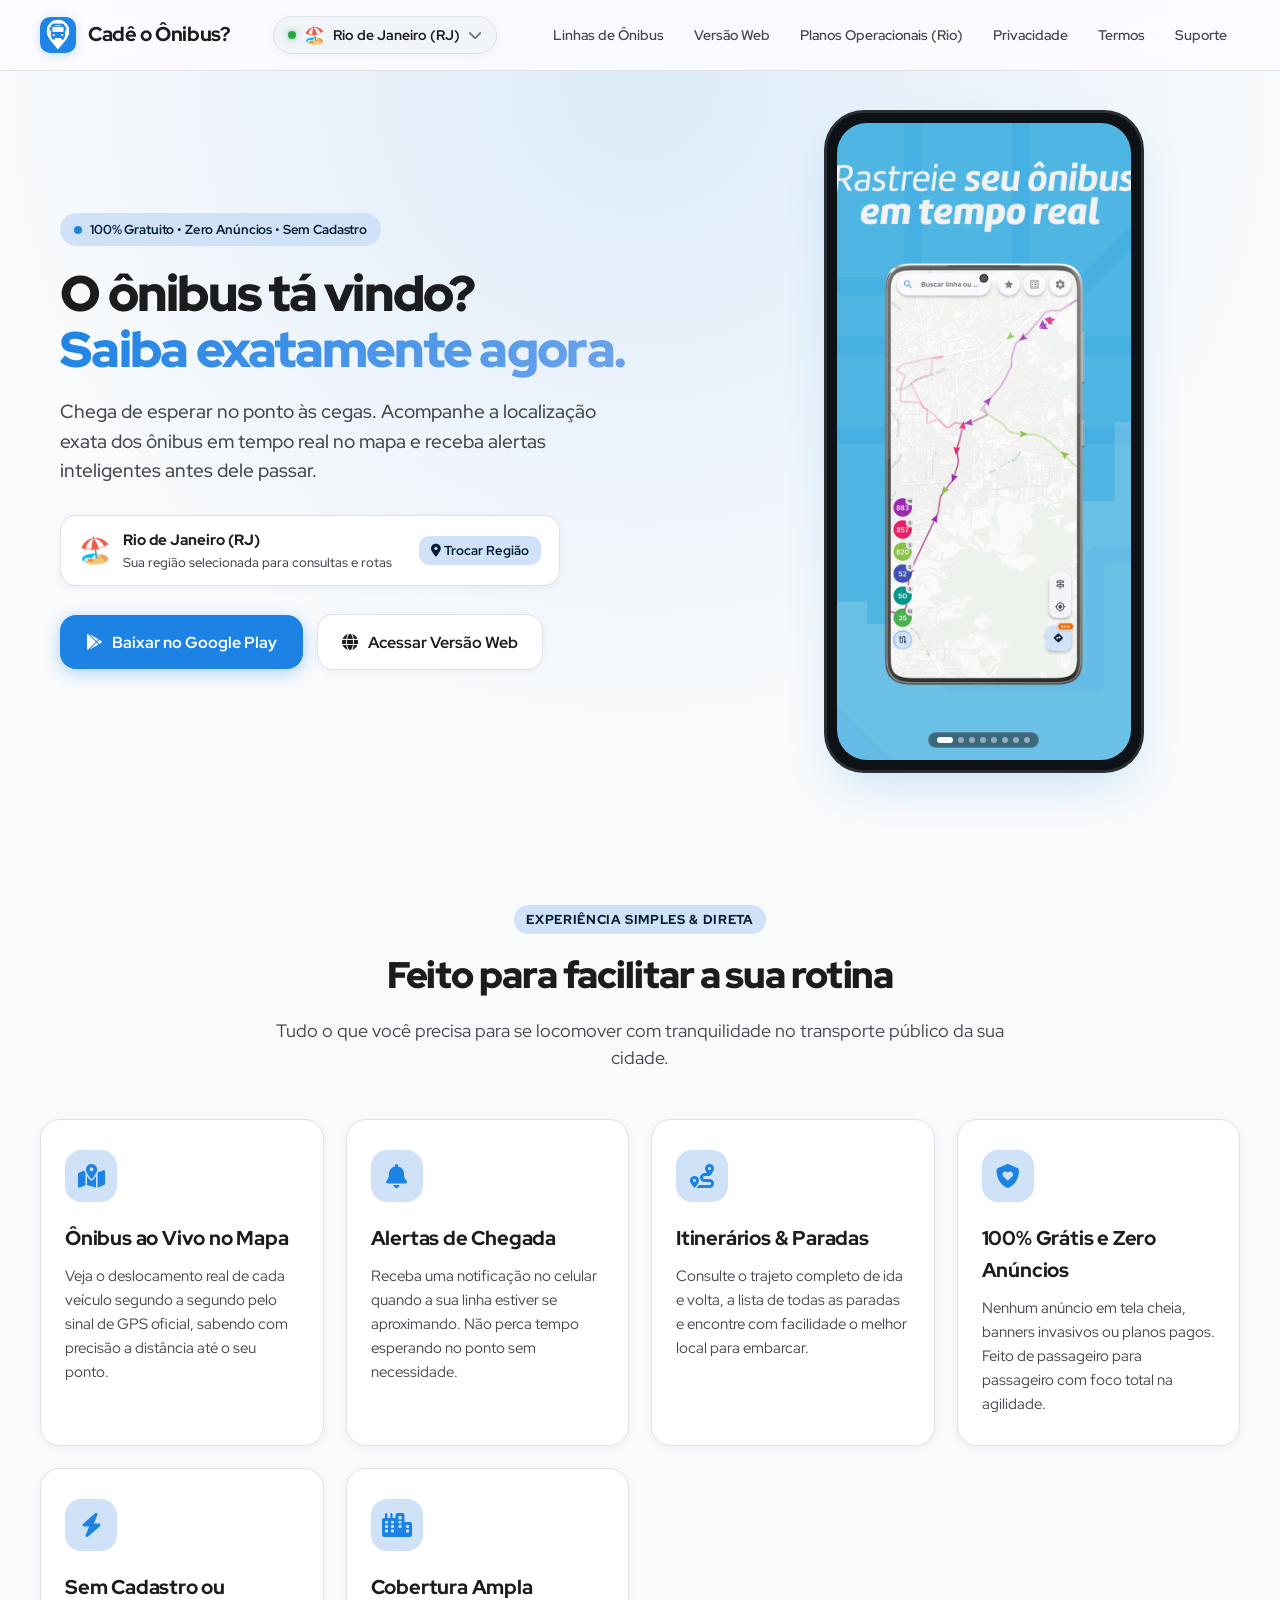
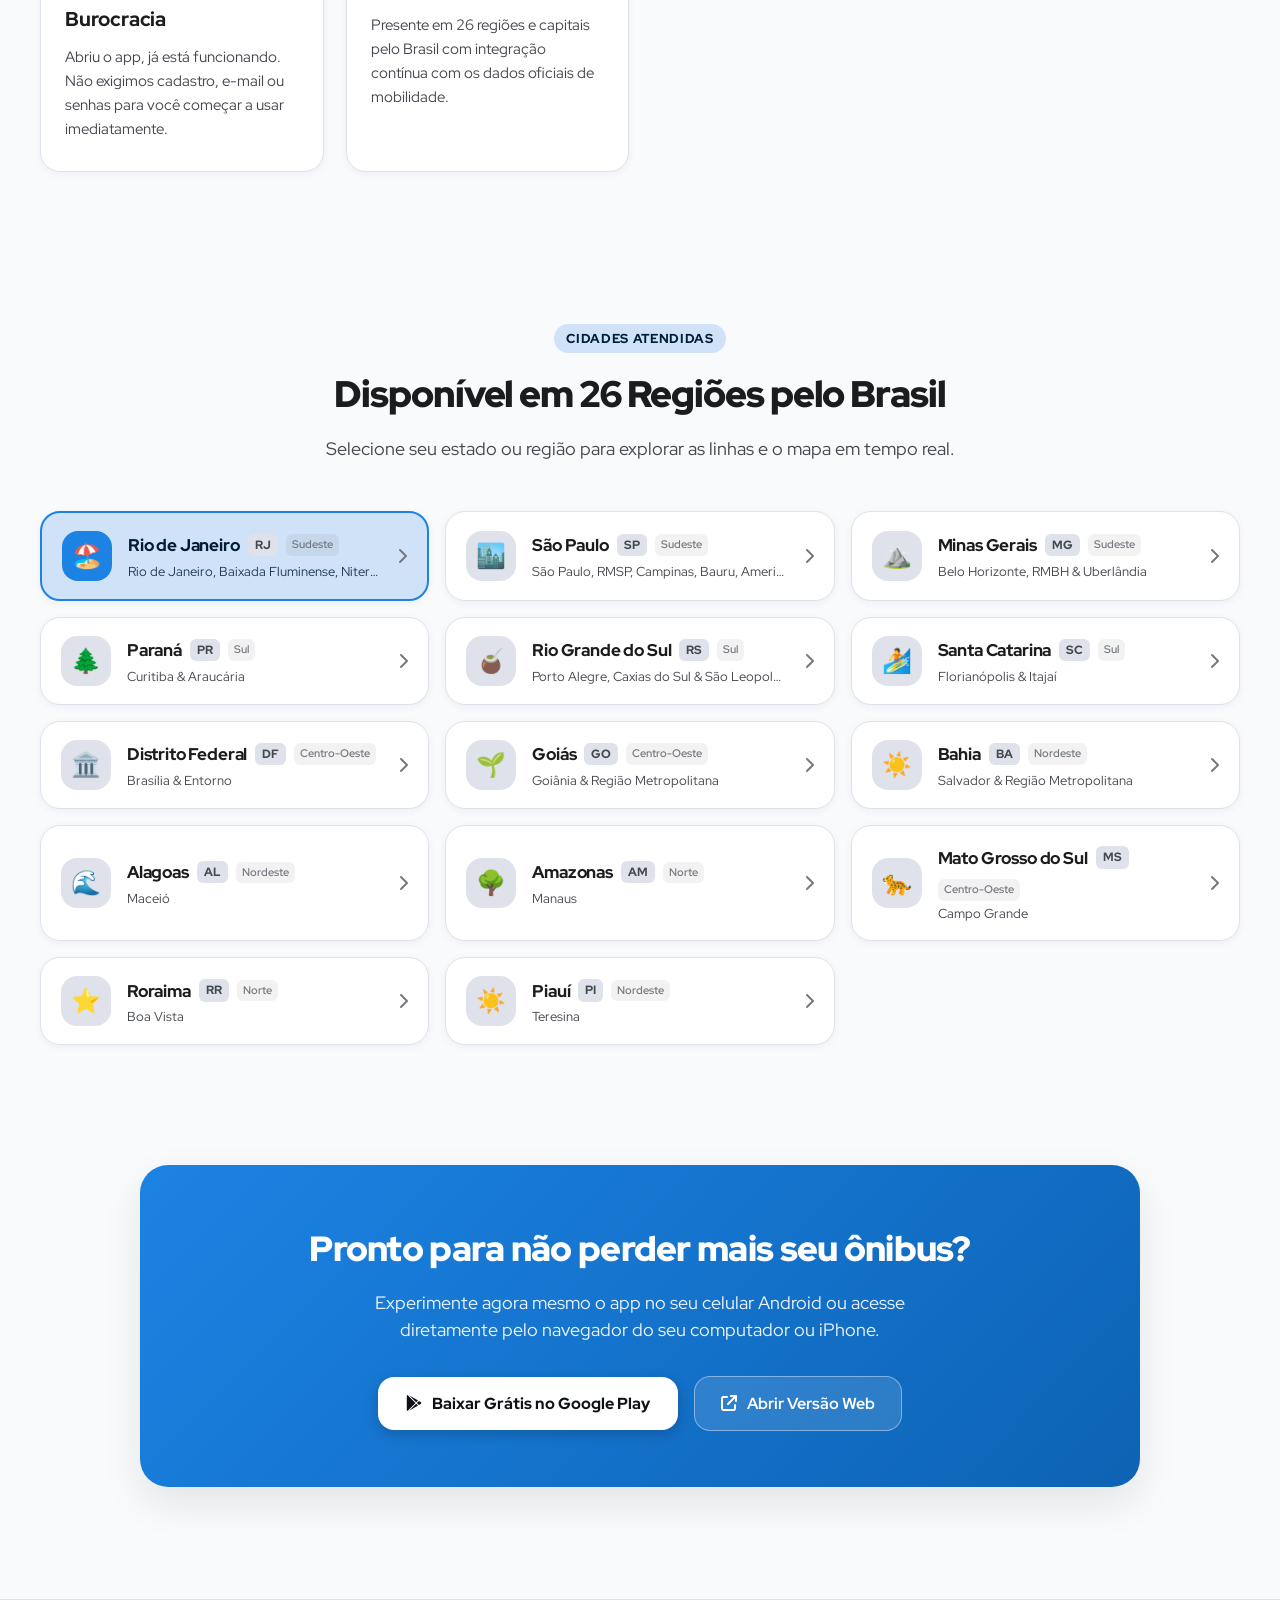
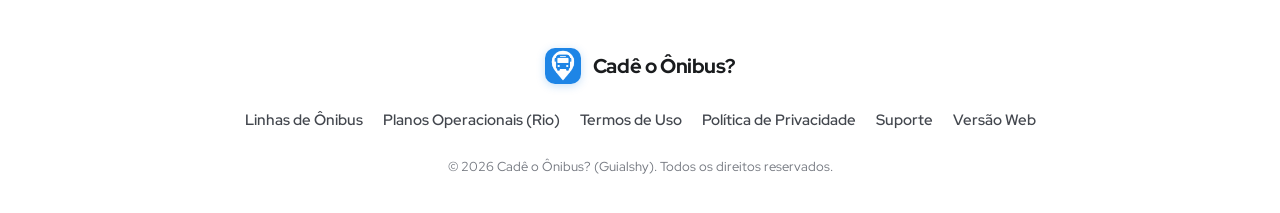
==== commit b5da263b: "refactor: update navigation menu by removing redundant home links and implement a dynamic app screen" ====
--- a/index.html
+++ b/index.html
@@ -3,16 +3,16 @@
 <head>
     <meta charset="utf-8" />
     <meta name="viewport" content="width=device-width, initial-scale=1" />
-    <title>Cadê o Ônibus? — Chega de esperar no ponto às cegas</title>
-    <meta name="description" content="Acompanhe seu ônibus em tempo real pelo GPS oficial. Saiba exatamente a hora que ele vai chegar no ponto. 100% gratuito e sem anúncios." />
-    <meta name="keywords" content="ônibus em tempo real, cadê o ônibus, app de ônibus, rastreador de ônibus, gps ônibus, rio de janeiro, são paulo, belo horizonte, curitiba" />
-
-    <!-- Open Graph & Social -->
+    <title>Cadê o Ônibus? — O seu aplicativo de transporte público em tempo real</title>
+    <meta name="description" content="Acompanhe a localização dos ônibus em tempo real no mapa, confira horários, paradas e receba alertas de chegada. Grátis e sem anúncios para 26 regiões." />
+    <meta name="keywords" content="onibus em tempo real, rastreamento gps onibus, horarios de onibus, linhas de onibus, rio de janeiro, sao paulo, belo horizonte, curitiba, cade o onibus" />
+
+    <!-- Open Graph / Redes Sociais -->
     <meta property="og:site_name" content="Cadê o Ônibus?" />
     <meta property="og:type" content="website" />
-    <meta property="og:title" content="Cadê o Ônibus? — O app inteligente de transporte público" />
-    <meta property="og:description" content="Veja onde seu ônibus está agora no mapa em tempo real. Rápido, leve, sem cadastro e 100% grátis." />
-    <meta property="og:url" content="https://cadeoonibus.com.br/" />
+    <meta property="og:title" content="Cadê o Ônibus? — Localização de Ônibus em Tempo Real" />
+    <meta property="og:description" content="Saiba exatamente onde está o seu ônibus pelo mapa em tempo real. 100% gratuito e sem anúncios." />
+    <meta property="og:url" content="https://cadeoonibus.com.br" />
     <meta property="og:image" content="https://web.cadeoonibus.api.br/og-image.jpg" />
     <meta property="og:locale" content="pt_BR" />
 
@@ -23,15 +23,15 @@
     <link rel="stylesheet" href="https://cdnjs.cloudflare.com/ajax/libs/font-awesome/6.5.1/css/all.min.css" />
 </head>
 <body>
-    <!-- Cabeçalho Integrado com Seletor de Região -->
+    <!-- Header Integrado com Identidade Visual Flutter -->
     <header class="site-header">
         <div class="header-inner">
-            <a class="brand" href="index.html">
+            <a class="brand" href="index.html" title="Página Inicial do Cadê o Ônibus?">
                 <img src="app-logo.png" alt="Cadê o Ônibus?" />
                 <span>Cadê o Ônibus?</span>
             </a>
 
-            <!-- Botão do Seletor de Região (gerenciado dinamicamente por region-manager.js) -->
+            <!-- Seletor de Região Ativa Global (Pill M3) -->
             <button class="header-region-pill" type="button" id="btn-header-region-selector" title="Trocar região / cidade">
                 <span class="pill-dot"></span>
                 <span class="pill-flag" id="header-region-flag">🏖️</span>
@@ -39,9 +39,8 @@
                 <i class="fa-solid fa-chevron-down pill-chevron"></i>
             </button>
 
-            <!-- Menu de Navegação -->
+            <!-- Menu de Navegação (Sem botão de início redundante) -->
             <nav class="site-nav">
-                <a class="active" href="index.html">Início</a>
                 <a href="linhas.html">Linhas de Ônibus</a>
                 <a href="https://web.cadeoonibus.api.br" target="_blank">Versão Web</a>
                 <a href="planos-operacionais.html" id="nav-planos-link">Planos Operacionais (Rio)</a>
@@ -96,23 +95,51 @@
                 </div>
             </div>
 
-            <!-- Moldura do Smartphone com Captura Real do App -->
+            <!-- Moldura do Smartphone com Slider Automático de Todos os Prints -->
             <div class="hero-visual">
-                <div class="phone-mockup-wrapper">
-                    <!-- Badges flutuantes no mockup -->
-                    <div class="floating-badge badge-top-right">
-                        <div class="badge-icon"><i class="fa-solid fa-bus"></i></div>
-                        <span>GPS em Tempo Real</span>
-                    </div>
-
-                    <div class="floating-badge badge-bottom-left">
-                        <div class="badge-icon"><i class="fa-solid fa-bell"></i></div>
-                        <span>Alerta de Chegada</span>
-                    </div>
-
+                <div class="phone-mockup-wrapper" id="hero-phone-mockup">
                     <div class="phone-frame">
                         <div class="phone-screen">
-                            <img src="img/screen-1.webp" alt="Tela do aplicativo Cadê o Ônibus em tempo real" />
+                            <div class="phone-screen-slider" id="phone-slider">
+                                <div class="phone-screen-slide active">
+                                    <img src="img/screen-1.webp" alt="Tela 1 do aplicativo Cadê o Ônibus" />
+                                </div>
+                                <div class="phone-screen-slide">
+                                    <img src="img/screen-2.webp" alt="Tela 2 do aplicativo Cadê o Ônibus" />
+                                </div>
+                                <div class="phone-screen-slide">
+                                    <img src="img/screen-3.webp" alt="Tela 3 do aplicativo Cadê o Ônibus" />
+                                </div>
+                                <div class="phone-screen-slide">
+                                    <img src="img/screen-4.webp" alt="Tela 4 do aplicativo Cadê o Ônibus" />
+                                </div>
+                                <div class="phone-screen-slide">
+                                    <img src="img/screen-5.webp" alt="Tela 5 do aplicativo Cadê o Ônibus" />
+                                </div>
+                                <div class="phone-screen-slide">
+                                    <img src="img/screen-6.webp" alt="Tela 6 do aplicativo Cadê o Ônibus" />
+                                </div>
+                                <div class="phone-screen-slide">
+                                    <img src="img/screen-7.webp" alt="Tela 7 do aplicativo Cadê o Ônibus" />
+                                </div>
+                                <div class="phone-screen-slide">
+                                    <img src="img/screen-8.webp" alt="Tela 8 do aplicativo Cadê o Ônibus" />
+                                </div>
+                            </div>
+
+                            <!-- Controles / Indicador de Slides -->
+                            <div class="phone-slider-controls">
+                                <div class="phone-slider-pill" id="slider-dots-container">
+                                    <button class="phone-slider-dot active" data-slide="0" aria-label="Slide 1"></button>
+                                    <button class="phone-slider-dot" data-slide="1" aria-label="Slide 2"></button>
+                                    <button class="phone-slider-dot" data-slide="2" aria-label="Slide 3"></button>
+                                    <button class="phone-slider-dot" data-slide="3" aria-label="Slide 4"></button>
+                                    <button class="phone-slider-dot" data-slide="4" aria-label="Slide 5"></button>
+                                    <button class="phone-slider-dot" data-slide="5" aria-label="Slide 6"></button>
+                                    <button class="phone-slider-dot" data-slide="6" aria-label="Slide 7"></button>
+                                    <button class="phone-slider-dot" data-slide="7" aria-label="Slide 8"></button>
+                                </div>
+                            </div>
                         </div>
                     </div>
                 </div>
@@ -178,57 +205,6 @@
             </div>
         </div>
     </section>
-
-    <!-- Vitrine Visual / Screenshots do Aplicativo -->
-    <div class="showcase-strip-wrap">
-        <div class="section-head" style="margin-bottom: 36px;">
-            <span class="section-eyebrow">Conheça as Telas</span>
-            <h2>Design Moderno & Intuitivo</h2>
-            <p>Interface limpa, moderna e pensada para quem precisa de respostas rápidas na rua.</p>
-        </div>
-
-        <div class="showcase-cards-grid">
-            <div class="showcase-item">
-                <div class="showcase-item-img">
-                    <img src="img/screen-2.webp" alt="Visualização de mapa e rotas" loading="lazy" />
-                </div>
-                <div class="showcase-item-text">
-                    <h4>Mapa Interativo</h4>
-                    <p>Posicionamento em tempo real dos veículos da linha selecionada.</p>
-                </div>
-            </div>
-
-            <div class="showcase-item">
-                <div class="showcase-item-img">
-                    <img src="img/screen-3.webp" alt="Catálogo de linhas de ônibus" loading="lazy" />
-                </div>
-                <div class="showcase-item-text">
-                    <h4>Consulta de Linhas</h4>
-                    <p>Busca instantânea por número ou nome com filtros rápidos.</p>
-                </div>
-            </div>
-
-            <div class="showcase-item">
-                <div class="showcase-item-img">
-                    <img src="img/screen-4.webp" alt="Detalhes do trajeto e paradas" loading="lazy" />
-                </div>
-                <div class="showcase-item-text">
-                    <h4>Pontos e Paradas</h4>
-                    <p>Todos os pontos do trajeto mapeados detalhadamente.</p>
-                </div>
-            </div>
-
-            <div class="showcase-item">
-                <div class="showcase-item-img">
-                    <img src="img/screen-5.webp" alt="Alertas e avisos em tempo real" loading="lazy" />
-                </div>
-                <div class="showcase-item-text">
-                    <h4>Alertas e Notificações</h4>
-                    <p>Avisos na tela para você sair no momento exato.</p>
-                </div>
-            </div>
-        </div>
-    </div>
 
     <!-- Seção de Estados e Cidades Atendidas (Idêntico ao App Flutter) -->
     <section class="coverage-section">
@@ -323,6 +299,69 @@
             });
         }
 
+        // Slider automático do mockup do smartphone
+        function setupPhoneSlider() {
+            const slides = document.querySelectorAll('.phone-screen-slide');
+            const dots = document.querySelectorAll('.phone-slider-dot');
+            const mockup = document.getElementById('hero-phone-mockup');
+            if (slides.length === 0) return;
+
+            let currentIdx = 0;
+            let timer = null;
+
+            function goToSlide(idx) {
+                currentIdx = (idx + slides.length) % slides.length;
+                slides.forEach((s, i) => {
+                    if (i === currentIdx) {
+                        s.classList.add('active');
+                    } else {
+                        s.classList.remove('active');
+                    }
+                });
+                dots.forEach((d, i) => {
+                    if (i === currentIdx) {
+                        d.classList.add('active');
+                    } else {
+                        d.classList.remove('active');
+                    }
+                });
+            }
+
+            function startTimer() {
+                if (timer) clearInterval(timer);
+                timer = setInterval(() => {
+                    goToSlide(currentIdx + 1);
+                }, 3500); // 3.5 segundos por slide
+            }
+
+            function stopTimer() {
+                if (timer) clearInterval(timer);
+            }
+
+            dots.forEach(dot => {
+                dot.addEventListener('click', (e) => {
+                    e.stopPropagation();
+                    const idx = parseInt(dot.getAttribute('data-slide'), 10);
+                    if (!isNaN(idx)) {
+                        goToSlide(idx);
+                        startTimer();
+                    }
+                });
+            });
+
+            if (mockup) {
+                mockup.addEventListener('mouseenter', stopTimer);
+                mockup.addEventListener('mouseleave', startTimer);
+                // Toque em dispositivos mobile avança
+                mockup.addEventListener('click', () => {
+                    goToSlide(currentIdx + 1);
+                    startTimer();
+                });
+            }
+
+            startTimer();
+        }
+
         // Atualiza a interface quando a região muda
         window.addEventListener('cobusao-region-changed', (e) => {
             const config = e.detail.config;
@@ -335,6 +374,7 @@
 
         document.addEventListener('DOMContentLoaded', () => {
             renderHomeStateHubs();
+            setupPhoneSlider();
             const config = regionManager.getActiveConfig();
             const flagEl = document.getElementById('home-hero-flag');
             const cityEl = document.getElementById('home-current-city-name');
--- a/style.css
+++ b/style.css
@@ -460,13 +460,75 @@
   position: relative;
   background: #000;
   aspect-ratio: 9 / 19.5;
-}
-
-.phone-screen img {
+  user-select: none;
+}
+
+.phone-screen-slider {
+  position: relative;
+  width: 100%;
+  height: 100%;
+}
+
+.phone-screen-slide {
+  position: absolute;
+  inset: 0;
+  opacity: 0;
+  transition: opacity 0.7s cubic-bezier(0.4, 0, 0.2, 1), transform 0.7s cubic-bezier(0.4, 0, 0.2, 1);
+  transform: scale(1.03);
+  pointer-events: none;
+}
+
+.phone-screen-slide.active {
+  opacity: 1;
+  transform: scale(1);
+  pointer-events: auto;
+}
+
+.phone-screen-slide img {
   width: 100%;
   height: 100%;
   object-fit: cover;
   display: block;
+}
+
+.phone-slider-controls {
+  position: absolute;
+  bottom: 12px;
+  left: 0;
+  right: 0;
+  display: flex;
+  justify-content: center;
+  align-items: center;
+  z-index: 15;
+  pointer-events: auto;
+}
+
+.phone-slider-pill {
+  display: flex;
+  align-items: center;
+  gap: 5px;
+  background: rgba(0, 0, 0, 0.45);
+  backdrop-filter: blur(10px);
+  padding: 4px 8px;
+  border-radius: 20px;
+  border: 1px solid rgba(255, 255, 255, 0.15);
+}
+
+.phone-slider-dot {
+  width: 6px;
+  height: 6px;
+  border-radius: 50%;
+  background: rgba(255, 255, 255, 0.45);
+  border: none;
+  cursor: pointer;
+  padding: 0;
+  transition: all 0.3s cubic-bezier(0.4, 0, 0.2, 1);
+}
+
+.phone-slider-dot.active {
+  width: 16px;
+  border-radius: 10px;
+  background: #FFFFFF;
 }
 
 /* Floating Badges no Mockup */
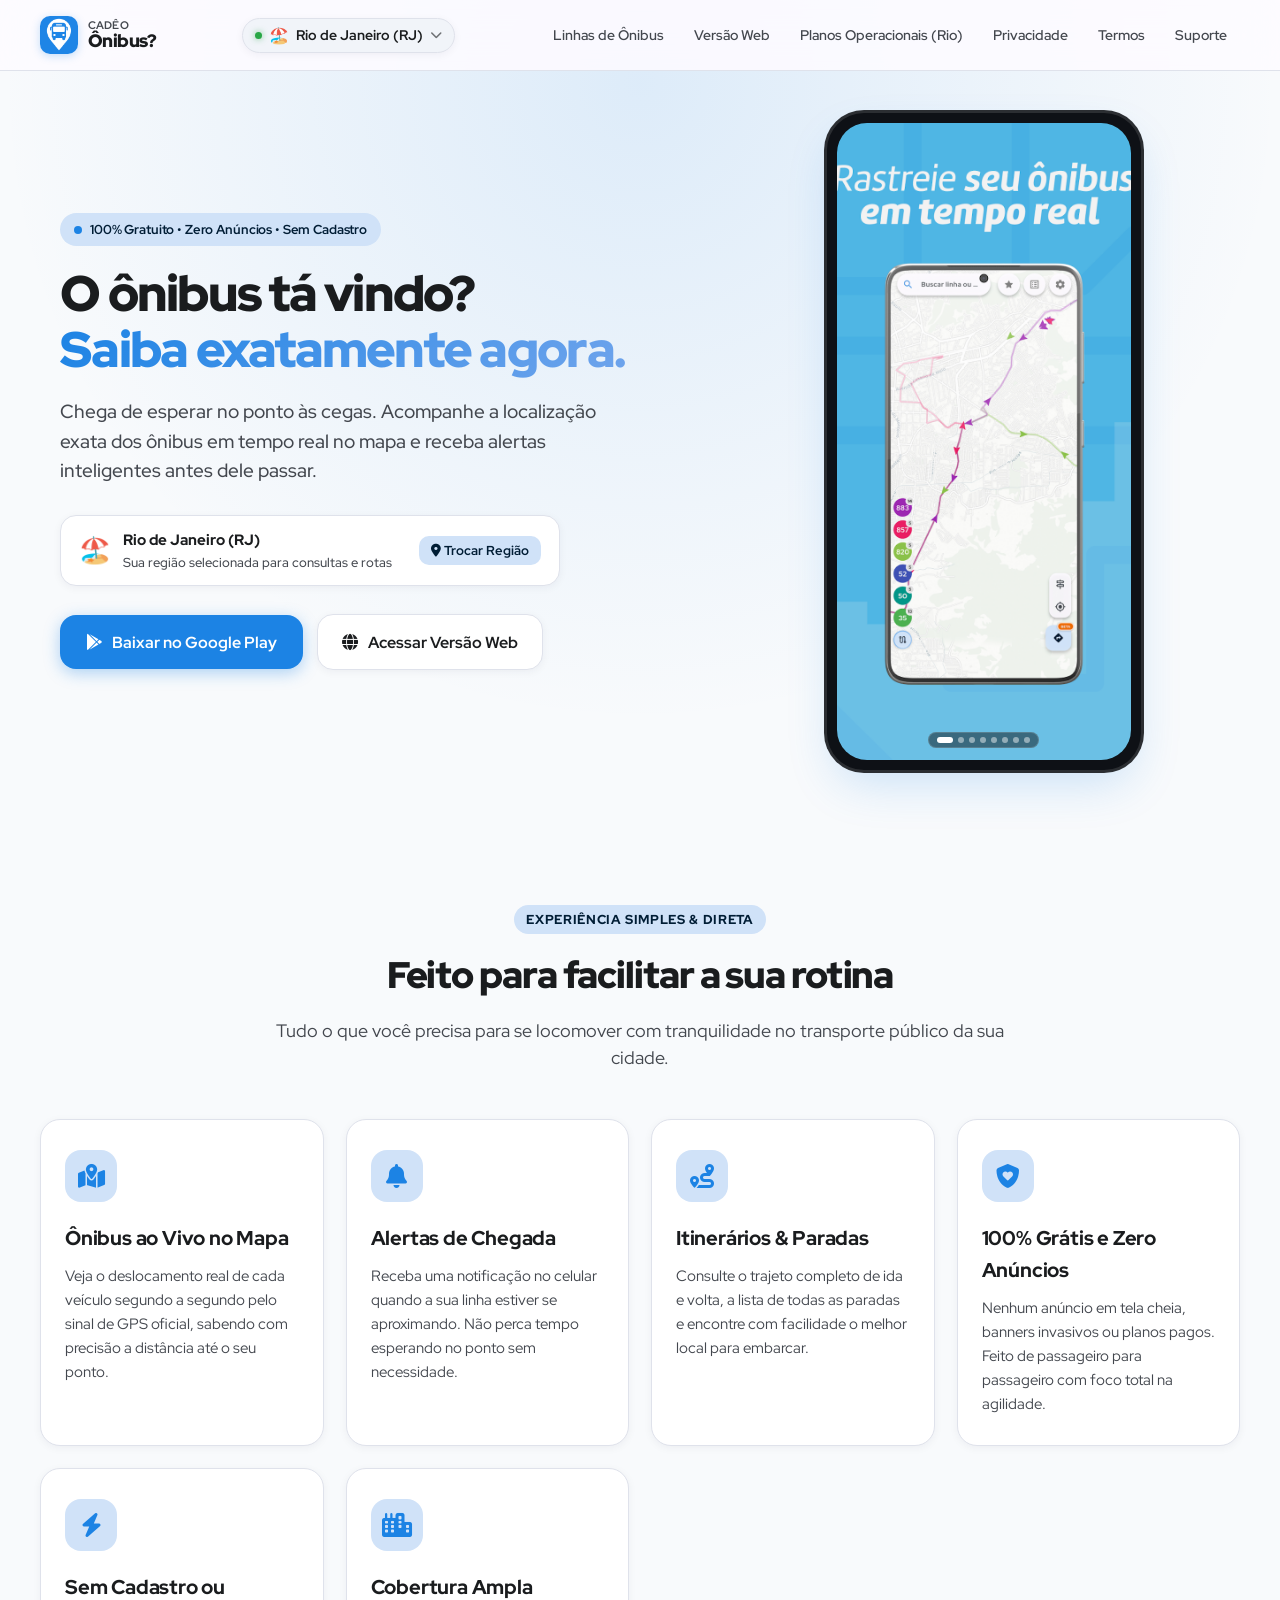
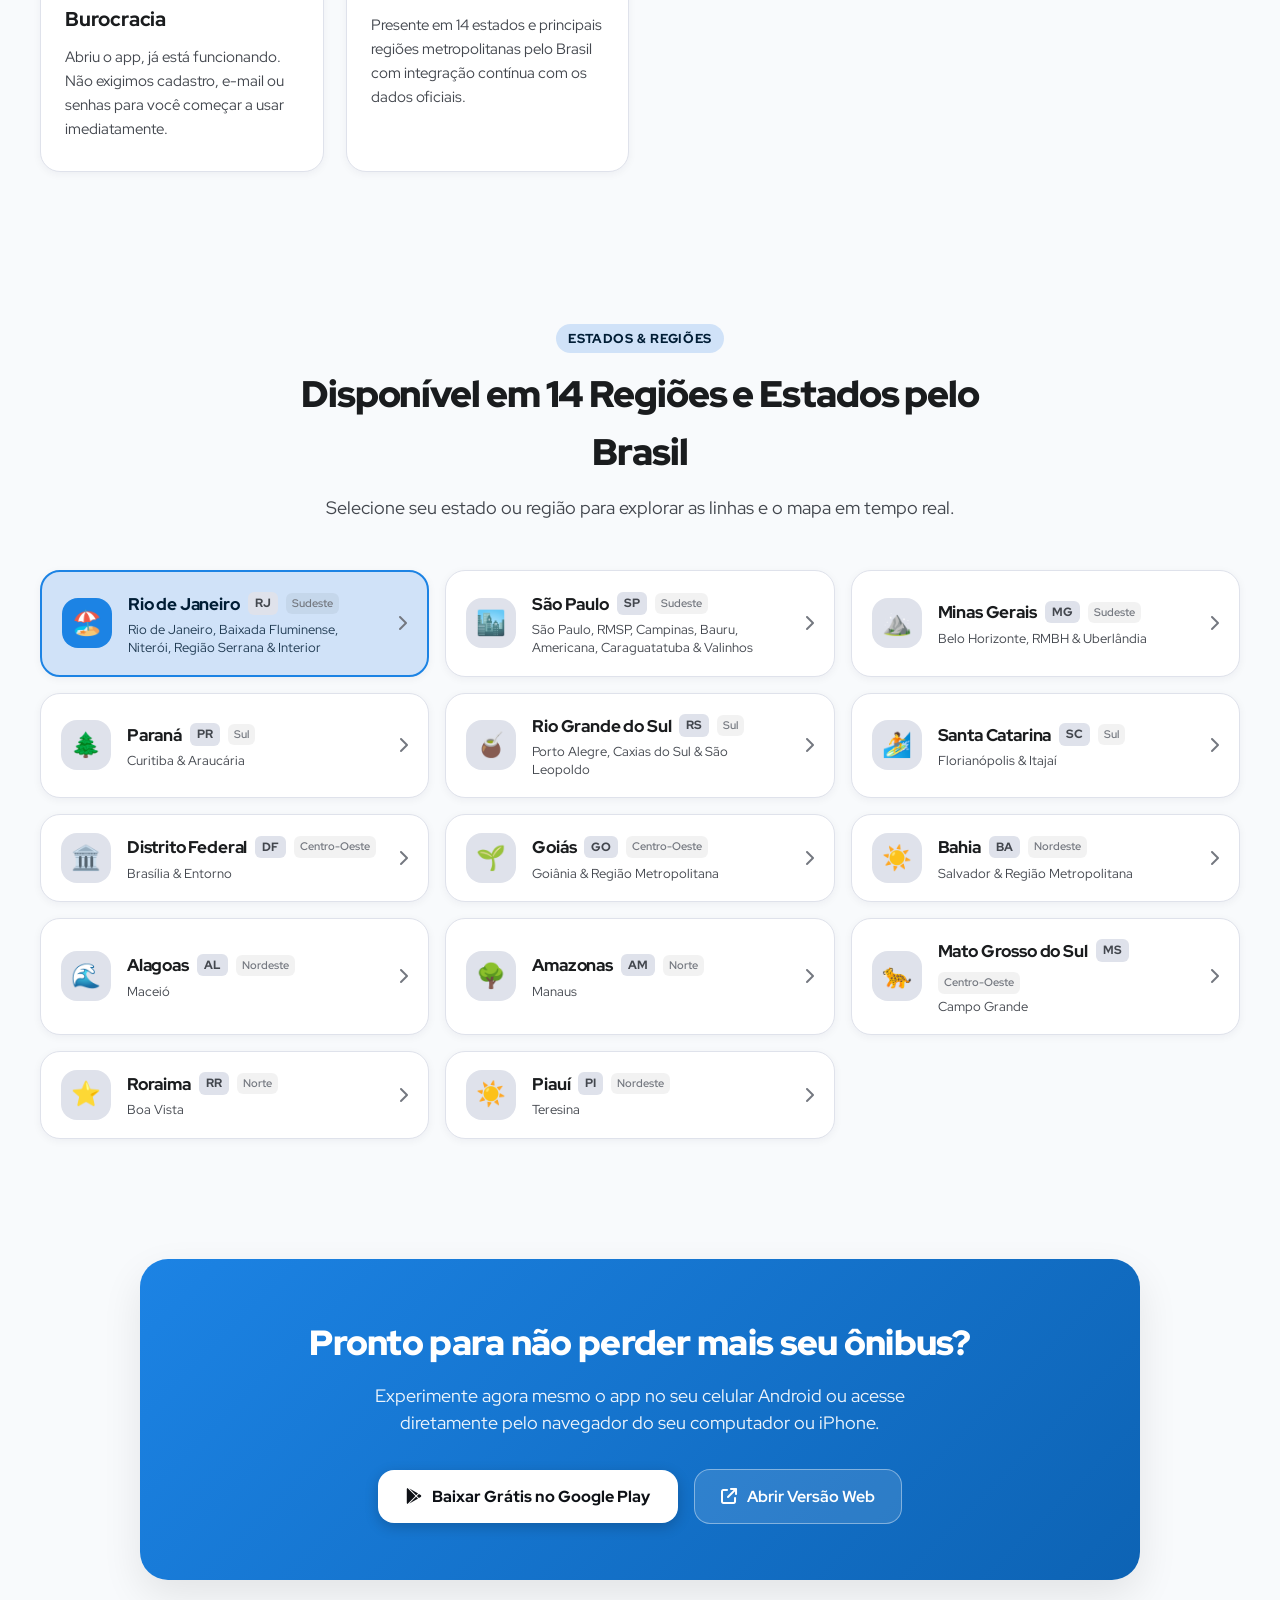
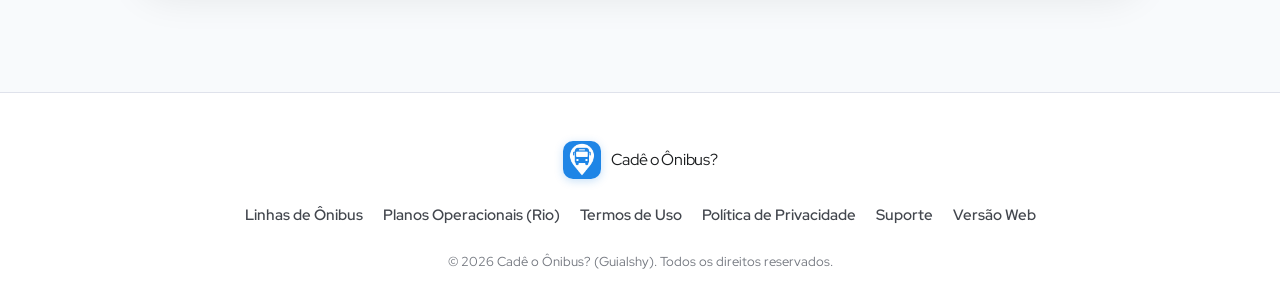
==== commit d97b4d54: "refactor: implement UI brand refresh and create new directory structure for line-specific JavaScript" ====
--- a/index.html
+++ b/index.html
@@ -28,7 +28,10 @@
         <div class="header-inner">
             <a class="brand" href="index.html" title="Página Inicial do Cadê o Ônibus?">
                 <img src="app-logo.png" alt="Cadê o Ônibus?" />
-                <span>Cadê o Ônibus?</span>
+                <div class="brand-text">
+                    <span class="brand-pre">Cadê o</span>
+                    <span class="brand-main">Ônibus?</span>
+                </div>
             </a>
 
             <!-- Seletor de Região Ativa Global (Pill M3) -->
@@ -201,7 +204,7 @@
                     <i class="fa-solid fa-city"></i>
                 </div>
                 <h3>Cobertura Ampla</h3>
-                <p>Presente em 26 regiões e capitais pelo Brasil com integração contínua com os dados oficiais de mobilidade.</p>
+                <p>Presente em 14 estados e principais regiões metropolitanas pelo Brasil com integração contínua com os dados oficiais.</p>
             </div>
         </div>
     </section>
@@ -209,8 +212,8 @@
     <!-- Seção de Estados e Cidades Atendidas (Idêntico ao App Flutter) -->
     <section class="coverage-section">
         <div class="section-head">
-            <span class="section-eyebrow">Cidades Atendidas</span>
-            <h2>Disponível em 26 Regiões pelo Brasil</h2>
+            <span class="section-eyebrow">Estados & Regiões</span>
+            <h2>Disponível em 14 Regiões e Estados pelo Brasil</h2>
             <p>Selecione seu estado ou região para explorar as linhas e o mapa em tempo real.</p>
         </div>
 
@@ -352,11 +355,27 @@
             if (mockup) {
                 mockup.addEventListener('mouseenter', stopTimer);
                 mockup.addEventListener('mouseleave', startTimer);
-                // Toque em dispositivos mobile avança
-                mockup.addEventListener('click', () => {
-                    goToSlide(currentIdx + 1);
+
+                // Suporte a swipe de toque no celular
+                let touchStartX = 0;
+                let touchEndX = 0;
+                mockup.addEventListener('touchstart', (e) => {
+                    touchStartX = e.changedTouches[0].screenX;
+                    stopTimer();
+                }, { passive: true });
+
+                mockup.addEventListener('touchend', (e) => {
+                    touchEndX = e.changedTouches[0].screenX;
+                    const diff = touchStartX - touchEndX;
+                    if (Math.abs(diff) > 35) {
+                        if (diff > 0) {
+                            goToSlide(currentIdx + 1); // Swipe esquerda -> próximo
+                        } else {
+                            goToSlide(currentIdx - 1); // Swipe direita -> anterior
+                        }
+                    }
                     startTimer();
-                });
+                }, { passive: true });
             }
 
             startTimer();
--- a/style.css
+++ b/style.css
@@ -148,36 +148,58 @@
 .brand {
   display: flex;
   align-items: center;
-  gap: 12px;
-  font-weight: 800;
-  font-size: 1.22rem;
+  gap: 10px;
   color: var(--text);
   letter-spacing: -0.02em;
   flex-shrink: 0;
+  text-decoration: none;
 }
 
 .brand img {
-  width: 36px;
-  height: 36px;
+  width: 38px;
+  height: 38px;
   border-radius: 10px;
   box-shadow: 0 2px 8px rgba(28, 131, 228, 0.25);
+  flex-shrink: 0;
+}
+
+.brand-text {
+  display: flex;
+  flex-direction: column;
+  line-height: 1.05;
+}
+
+.brand-pre {
+  font-size: 0.68rem;
+  font-weight: 700;
+  color: var(--text-muted);
+  letter-spacing: -0.01em;
+  text-transform: uppercase;
+}
+
+.brand-main {
+  font-size: 1.15rem;
+  font-weight: 900;
+  color: var(--text);
+  letter-spacing: -0.03em;
 }
 
 /* Header Region Pill (Botão Seletor de Região no Cabeçalho) */
 .header-region-pill {
   display: inline-flex;
   align-items: center;
-  gap: 8px;
+  gap: 7px;
   background: var(--surface-container-low);
   border: 1px solid var(--surface-border);
-  padding: 7px 14px;
+  padding: 6px 12px;
   border-radius: var(--radius-pill);
   color: var(--text);
-  font-size: 0.88rem;
+  font-size: 0.85rem;
   font-weight: 700;
   transition: all 0.2s cubic-bezier(0.4, 0, 0.2, 1);
   box-shadow: var(--shadow-sm);
   flex-shrink: 0;
+  white-space: nowrap;
 }
 
 .header-region-pill:hover {
@@ -188,19 +210,29 @@
 }
 
 .header-region-pill .pill-dot {
-  width: 8px;
-  height: 8px;
+  width: 7px;
+  height: 7px;
   border-radius: 50%;
   background: var(--success);
   box-shadow: 0 0 6px rgba(40, 167, 69, 0.6);
+  flex-shrink: 0;
 }
 
 .header-region-pill .pill-flag {
-  font-size: 1.05rem;
+  font-size: 1rem;
+  flex-shrink: 0;
+}
+
+.header-region-pill .pill-text {
+  white-space: nowrap;
+  overflow: hidden;
+  text-overflow: ellipsis;
 }
 
 .header-region-pill .pill-chevron {
+  font-size: 0.75rem;
   opacity: 0.6;
+  flex-shrink: 0;
   transition: transform 0.2s;
 }
 
@@ -854,9 +886,11 @@
   font-size: 0.82rem;
   color: var(--text-muted);
   line-height: 1.35;
-  white-space: nowrap;
+  white-space: normal;
+  display: -webkit-box;
+  -webkit-line-clamp: 2;
+  -webkit-box-orient: vertical;
   overflow: hidden;
-  text-overflow: ellipsis;
 }
 
 .state-hub-card.active-selected .state-hub-subtitle {
@@ -1425,14 +1459,235 @@
 }
 
 /* ==========================================================================
-   Responsividade Mobile
+   Mobile Menu Button & Mobile Drawer
    ========================================================================== */
 
+.btn-mobile-menu {
+  display: none;
+  width: 42px;
+  height: 42px;
+  border-radius: var(--radius-sm);
+  background: var(--surface-container-low);
+  border: 1px solid var(--surface-border);
+  color: var(--text);
+  font-size: 1.15rem;
+  align-items: center;
+  justify-content: center;
+  flex-shrink: 0;
+  transition: all 0.2s ease;
+}
+
+.btn-mobile-menu:hover, .btn-mobile-menu:active {
+  background: var(--surface-hover);
+  color: var(--primary);
+}
+
+.mobile-drawer-backdrop {
+  position: fixed;
+  inset: 0;
+  background: rgba(0, 0, 0, 0.6);
+  backdrop-filter: blur(8px);
+  -webkit-backdrop-filter: blur(8px);
+  z-index: 10000;
+  opacity: 0;
+  visibility: hidden;
+  transition: all 0.3s cubic-bezier(0.4, 0, 0.2, 1);
+}
+
+.mobile-drawer-backdrop.open {
+  opacity: 1;
+  visibility: visible;
+}
+
+.mobile-drawer-content {
+  position: absolute;
+  top: 0;
+  right: 0;
+  bottom: 0;
+  width: 86%;
+  max-width: 340px;
+  background: var(--surface);
+  box-shadow: -8px 0 32px rgba(0, 0, 0, 0.25);
+  display: flex;
+  flex-direction: column;
+  transform: translateX(100%);
+  transition: transform 0.3s cubic-bezier(0.4, 0, 0.2, 1);
+  padding: 20px;
+  overflow-y: auto;
+}
+
+.mobile-drawer-backdrop.open .mobile-drawer-content {
+  transform: translateX(0);
+}
+
+.mobile-drawer-header {
+  display: flex;
+  align-items: center;
+  justify-content: space-between;
+  margin-bottom: 20px;
+  padding-bottom: 14px;
+  border-bottom: 1px solid var(--surface-border);
+}
+
+.btn-drawer-close {
+  width: 38px;
+  height: 38px;
+  border-radius: 50%;
+  background: var(--surface-container-low);
+  border: 1px solid var(--surface-border);
+  color: var(--text-muted);
+  display: flex;
+  align-items: center;
+  justify-content: center;
+  font-size: 1.1rem;
+}
+
+.btn-drawer-close:hover {
+  background: var(--surface-hover);
+  color: var(--text);
+}
+
+.mobile-drawer-region-card {
+  background: var(--surface-container-low);
+  border: 1px solid var(--surface-border);
+  border-radius: var(--radius-md);
+  padding: 12px 14px;
+  display: flex;
+  align-items: center;
+  justify-content: space-between;
+  margin-bottom: 20px;
+}
+
+.region-card-left {
+  display: flex;
+  align-items: center;
+  gap: 10px;
+  min-width: 0;
+}
+
+.region-flag-lg {
+  font-size: 1.6rem;
+  line-height: 1;
+}
+
+.region-text-group {
+  min-width: 0;
+}
+
+.region-label-small {
+  font-size: 0.72rem;
+  font-weight: 700;
+  text-transform: uppercase;
+  color: var(--text-dim);
+  letter-spacing: 0.04em;
+  display: block;
+}
+
+.region-text-group h4 {
+  font-size: 0.95rem;
+  font-weight: 800;
+  color: var(--text);
+  white-space: nowrap;
+  overflow: hidden;
+  text-overflow: ellipsis;
+}
+
+.btn-drawer-switch-region {
+  background: var(--primary);
+  color: #FFFFFF;
+  border: none;
+  font-size: 0.8rem;
+  font-weight: 800;
+  padding: 6px 12px;
+  border-radius: var(--radius-pill);
+  flex-shrink: 0;
+}
+
+.mobile-drawer-nav {
+  display: flex;
+  flex-direction: column;
+  gap: 6px;
+  flex-grow: 1;
+}
+
+.drawer-link {
+  display: flex;
+  align-items: center;
+  gap: 14px;
+  padding: 12px 16px;
+  border-radius: var(--radius-md);
+  color: var(--text);
+  font-weight: 700;
+  font-size: 0.96rem;
+  transition: all 0.15s ease;
+}
+
+.drawer-link i {
+  width: 22px;
+  font-size: 1.15rem;
+  color: var(--primary);
+  text-align: center;
+}
+
+.drawer-link:hover, .drawer-link:active {
+  background: var(--primary-container);
+  color: var(--on-primary-container);
+}
+
+.drawer-link.sub-link {
+  font-size: 0.88rem;
+  font-weight: 600;
+  color: var(--text-muted);
+  padding: 9px 16px;
+}
+
+.drawer-link.sub-link i {
+  font-size: 0.95rem;
+  color: var(--text-dim);
+}
+
+.drawer-nav-divider {
+  height: 1px;
+  background: var(--surface-border);
+  margin: 12px 0;
+}
+
+.mobile-drawer-footer {
+  margin-top: auto;
+  padding-top: 20px;
+}
+
+body.mobile-drawer-open {
+  overflow: hidden;
+}
+
+/* ==========================================================================
+   Responsividade Mobile Portrait
+   ========================================================================== */
+
 @media (max-width: 900px) {
+  .site-nav {
+    display: none !important;
+  }
+
+  .btn-mobile-menu {
+    display: flex;
+  }
+
+  .header-inner {
+    padding: 0 16px;
+    height: 64px;
+  }
+
+  .hero-wrap {
+    padding-top: 88px;
+    padding-bottom: 40px;
+  }
+
   .hero-container {
     grid-template-columns: 1fr;
     text-align: center;
-    gap: 40px;
+    gap: 36px;
   }
 
   .hero-content {
@@ -1443,24 +1698,28 @@
   }
 
   .hero-title {
-    font-size: 2.4rem;
+    font-size: 2.35rem;
+    line-height: 1.15;
   }
 
   .hero-desc {
     margin-left: auto;
     margin-right: auto;
+    font-size: 1.02rem;
+  }
+
+  .hero-active-region-card {
+    width: 100%;
+    max-width: 480px;
   }
 
   .hero-actions {
     justify-content: center;
-  }
-
-  .floating-badge.badge-top-right {
-    right: 0;
-  }
-
-  .floating-badge.badge-bottom-left {
-    left: 0;
+    width: 100%;
+  }
+
+  .phone-mockup-wrapper {
+    max-width: 280px;
   }
 
   .doc-card {
@@ -1470,18 +1729,53 @@
 
 @media (max-width: 600px) {
   .header-inner {
-    padding: 0 14px;
-  }
-
-  .brand span {
+    padding: 0 10px;
+    gap: 6px;
+  }
+
+  .brand {
+    gap: 8px;
+  }
+
+  .brand img {
+    width: 32px;
+    height: 32px;
+  }
+
+  .brand-pre {
+    font-size: 0.62rem;
+  }
+
+  .brand-main {
+    font-size: 0.98rem;
+  }
+
+  .header-region-pill {
+    padding: 6px 10px;
+    font-size: 0.82rem;
+    gap: 6px;
+    max-width: none;
+  }
+
+  .header-region-pill .pill-text {
+    max-width: none;
+    white-space: nowrap;
+    overflow: visible;
+    text-overflow: clip;
+  }
+
+  .header-region-pill .pill-dot {
     display: none;
   }
 
-  .header-region-pill .pill-text {
-    max-width: 120px;
-    white-space: nowrap;
-    overflow: hidden;
-    text-overflow: ellipsis;
+  .btn-mobile-menu {
+    width: 36px;
+    height: 36px;
+    font-size: 1rem;
+  }
+
+  .hero-wrap {
+    padding-top: 76px;
   }
 
   .hero-title {
@@ -1491,13 +1785,94 @@
   .hero-actions {
     flex-direction: column;
     width: 100%;
+    gap: 10px;
   }
 
   .hero-actions a {
     width: 100%;
+    padding: 13px 20px;
+  }
+
+  .hero-active-region-card {
+    padding: 10px 14px;
+  }
+
+  .region-indicator-flag {
+    font-size: 1.35rem;
+  }
+
+  .region-indicator-info h4 {
+    font-size: 0.9rem;
+  }
+
+  .btn-change-region {
+    padding: 5px 10px;
+    font-size: 0.78rem;
+  }
+
+  .phone-mockup-wrapper {
+    max-width: 260px;
+  }
+
+  .section-head h2 {
+    font-size: 1.7rem;
+  }
+
+  .features-grid {
+    grid-template-columns: 1fr;
+    gap: 14px;
+  }
+
+  .benefit-card {
+    padding: 22px 20px;
+  }
+
+  .state-hubs-grid {
+    grid-template-columns: 1fr;
+    gap: 10px;
   }
 
   .download-banner {
-    padding: 36px 20px;
-  }
-}
+    padding: 32px 18px;
+    border-radius: var(--radius-lg);
+  }
+
+  .download-banner h2 {
+    font-size: 1.7rem;
+  }
+
+  .download-banner .cta-row {
+    flex-direction: column;
+    width: 100%;
+  }
+
+  .download-banner .cta-row a {
+    width: 100%;
+    justify-content: center;
+  }
+
+  /* Bottom Sheet Modal on Mobile Portrait */
+  .city-modal-backdrop {
+    align-items: flex-end;
+    padding: 0;
+  }
+
+  .city-modal-card {
+    width: 100%;
+    max-height: 86vh;
+    border-radius: 26px 26px 0 0;
+    margin: 0;
+    animation: slideUpSheet 0.3s cubic-bezier(0.4, 0, 0.2, 1);
+  }
+
+  @keyframes slideUpSheet {
+    from {
+      transform: translateY(100%);
+      opacity: 0.8;
+    }
+    to {
+      transform: translateY(0);
+      opacity: 1;
+    }
+  }
+}
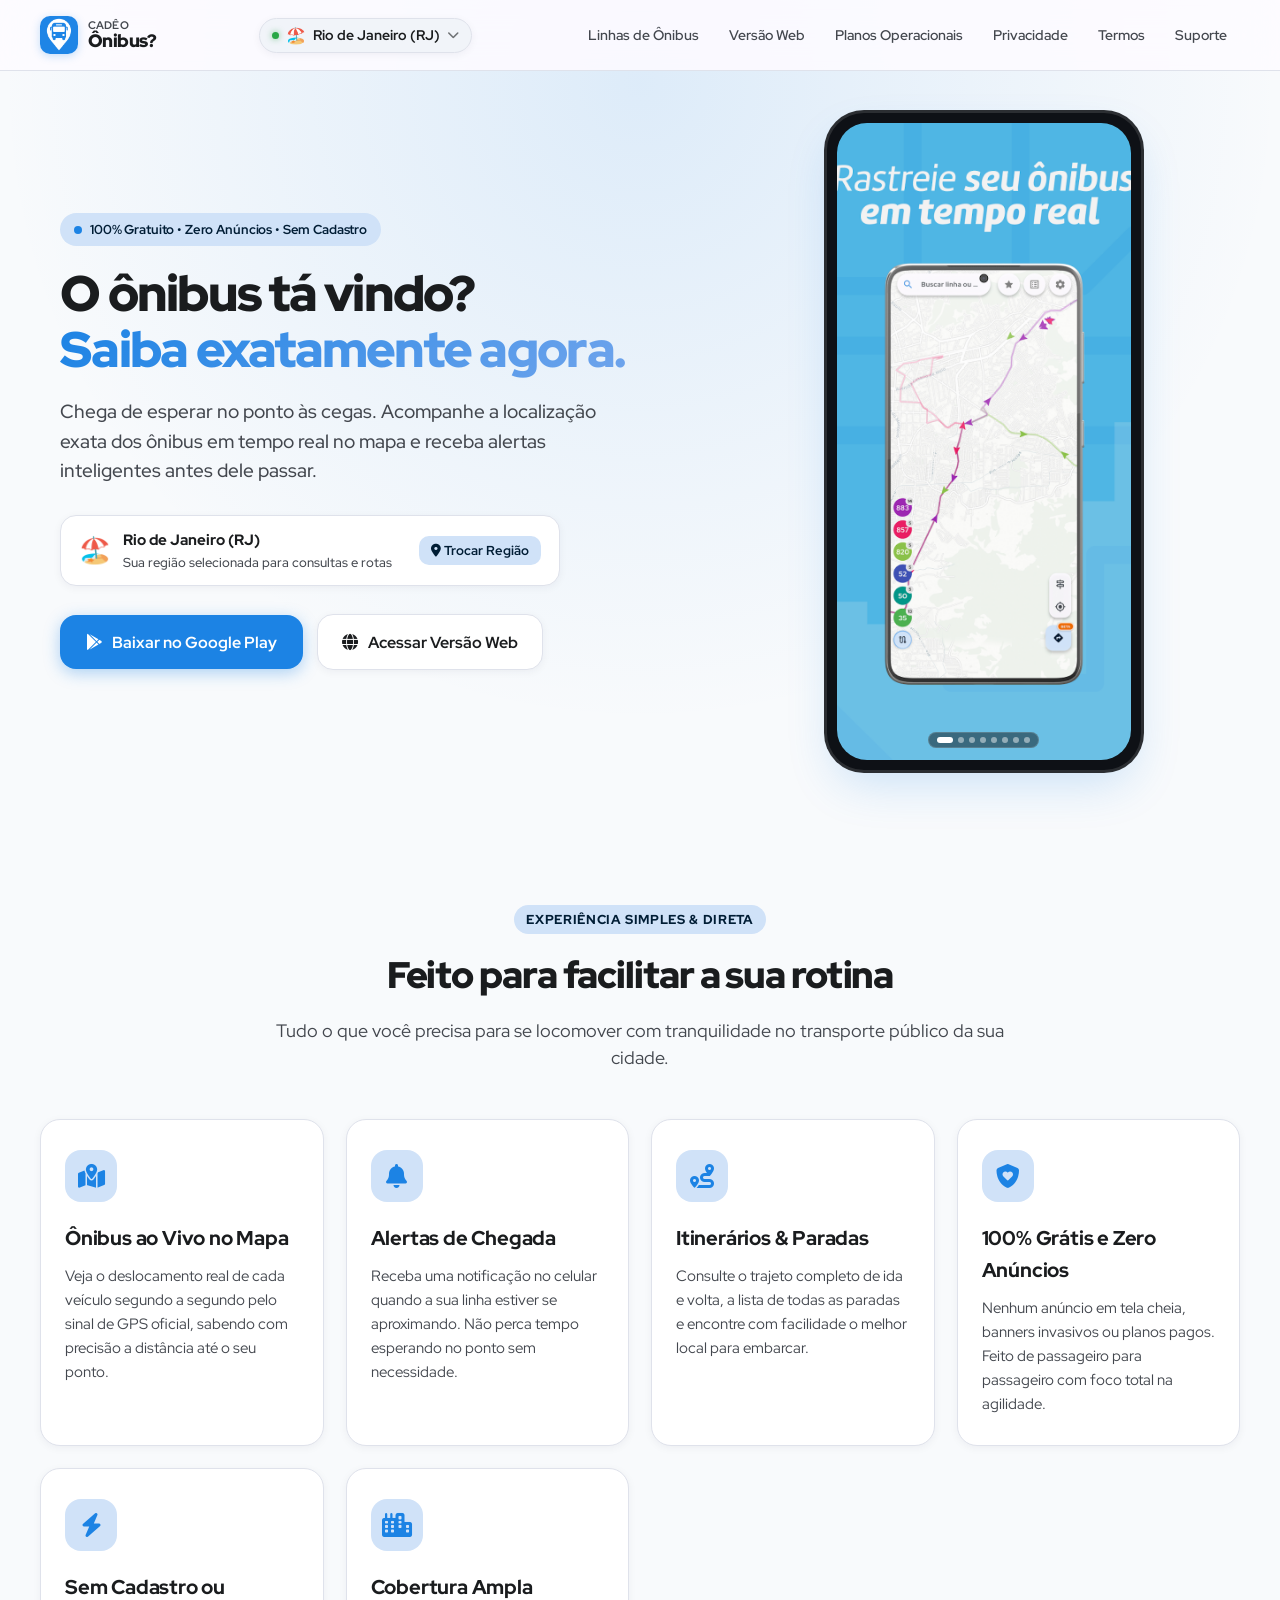
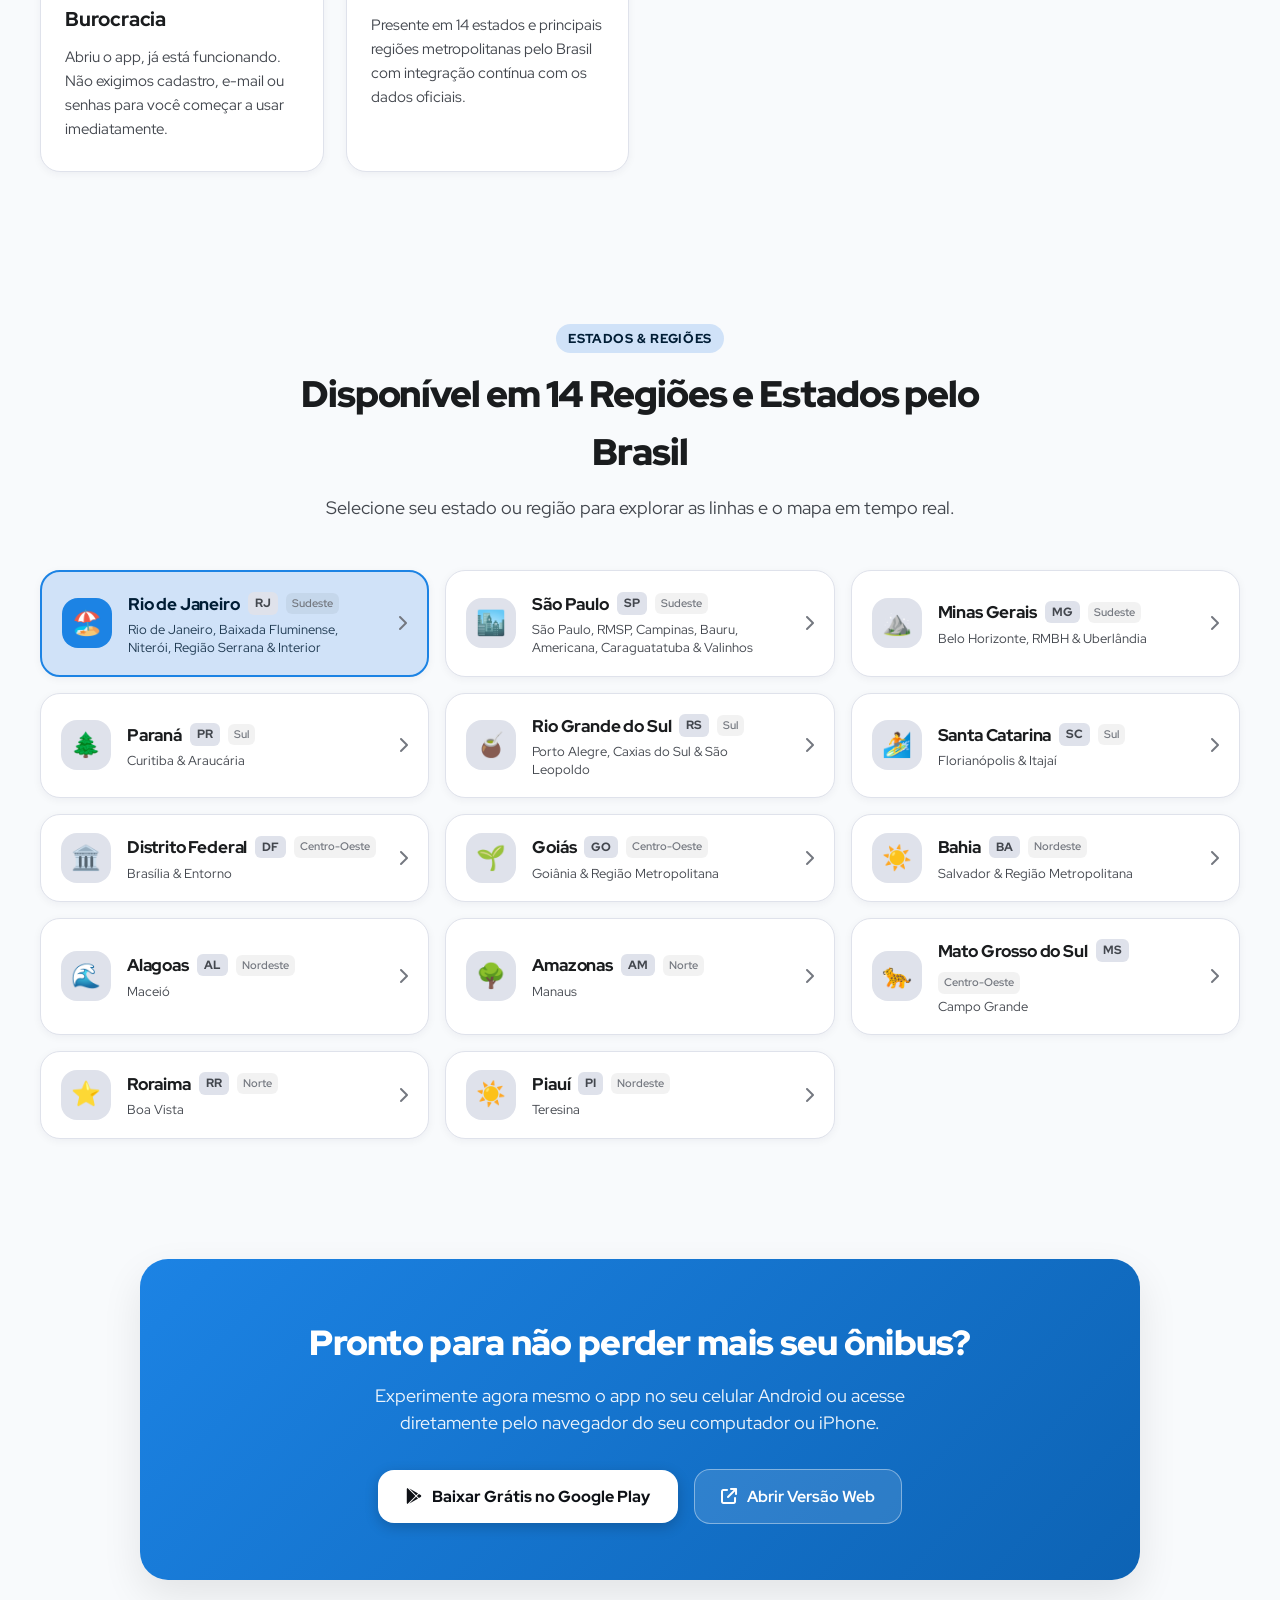
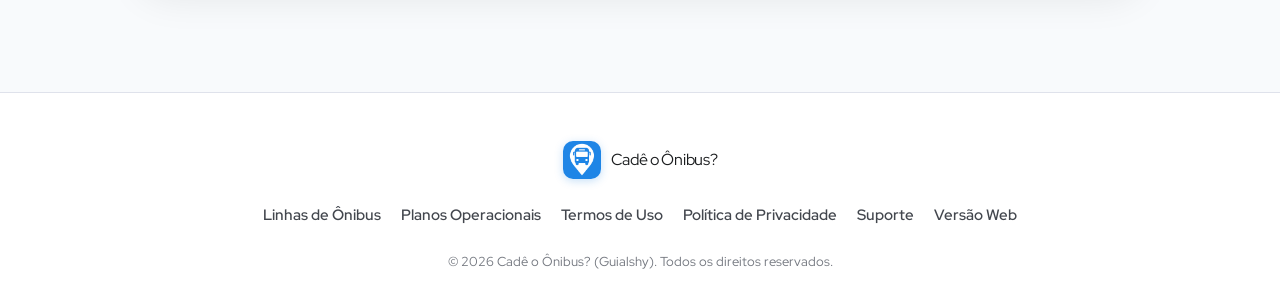
==== commit a8c31c9b: "feat: implement line detail page with real-time vehicle tracking, interactive mapping, and route man" ====
--- a/index.html
+++ b/index.html
@@ -1,17 +1,21 @@
 <!DOCTYPE html>
 <html lang="pt-BR">
+
 <head>
     <meta charset="utf-8" />
     <meta name="viewport" content="width=device-width, initial-scale=1" />
     <title>Cadê o Ônibus? — O seu aplicativo de transporte público em tempo real</title>
-    <meta name="description" content="Acompanhe a localização dos ônibus em tempo real no mapa, confira horários, paradas e receba alertas de chegada. Grátis e sem anúncios para 26 regiões." />
-    <meta name="keywords" content="onibus em tempo real, rastreamento gps onibus, horarios de onibus, linhas de onibus, rio de janeiro, sao paulo, belo horizonte, curitiba, cade o onibus" />
+    <meta name="description"
+        content="Acompanhe a localização dos ônibus em tempo real no mapa, confira horários, paradas e receba alertas de chegada. Grátis e sem anúncios para 26 regiões." />
+    <meta name="keywords"
+        content="onibus em tempo real, rastreamento gps onibus, horarios de onibus, linhas de onibus, rio de janeiro, sao paulo, belo horizonte, curitiba, cade o onibus" />
 
     <!-- Open Graph / Redes Sociais -->
     <meta property="og:site_name" content="Cadê o Ônibus?" />
     <meta property="og:type" content="website" />
     <meta property="og:title" content="Cadê o Ônibus? — Localização de Ônibus em Tempo Real" />
-    <meta property="og:description" content="Saiba exatamente onde está o seu ônibus pelo mapa em tempo real. 100% gratuito e sem anúncios." />
+    <meta property="og:description"
+        content="Saiba exatamente onde está o seu ônibus pelo mapa em tempo real. 100% gratuito e sem anúncios." />
     <meta property="og:url" content="https://cadeoonibus.com.br" />
     <meta property="og:image" content="https://web.cadeoonibus.api.br/og-image.jpg" />
     <meta property="og:locale" content="pt_BR" />
@@ -22,6 +26,7 @@
     <!-- Font Awesome -->
     <link rel="stylesheet" href="https://cdnjs.cloudflare.com/ajax/libs/font-awesome/6.5.1/css/all.min.css" />
 </head>
+
 <body>
     <!-- Header Integrado com Identidade Visual Flutter -->
     <header class="site-header">
@@ -35,7 +40,8 @@
             </a>
 
             <!-- Seletor de Região Ativa Global (Pill M3) -->
-            <button class="header-region-pill" type="button" id="btn-header-region-selector" title="Trocar região / cidade">
+            <button class="header-region-pill" type="button" id="btn-header-region-selector"
+                title="Trocar região / cidade">
                 <span class="pill-dot"></span>
                 <span class="pill-flag" id="header-region-flag">🏖️</span>
                 <span class="pill-text" id="header-region-label">Rio de Janeiro (RJ)</span>
@@ -46,7 +52,7 @@
             <nav class="site-nav">
                 <a href="linhas.html">Linhas de Ônibus</a>
                 <a href="https://web.cadeoonibus.api.br" target="_blank">Versão Web</a>
-                <a href="planos-operacionais.html" id="nav-planos-link">Planos Operacionais (Rio)</a>
+                <a href="planos-operacionais.html" id="nav-planos-link">Planos Operacionais</a>
                 <a href="privacidade.html">Privacidade</a>
                 <a href="termos-uso.html">Termos</a>
                 <a href="suporte.html">Suporte</a>
@@ -70,7 +76,8 @@
                 </h1>
 
                 <p class="hero-desc">
-                    Chega de esperar no ponto às cegas. Acompanhe a localização exata dos ônibus em tempo real no mapa e receba alertas inteligentes antes dele passar.
+                    Chega de esperar no ponto às cegas. Acompanhe a localização exata dos ônibus em tempo real no mapa e
+                    receba alertas inteligentes antes dele passar.
                 </p>
 
                 <!-- Card de Região Ativa com troca rápida -->
@@ -89,7 +96,8 @@
 
                 <!-- Botões de Ação / Download -->
                 <div class="hero-actions">
-                    <a class="btn-primary" href="https://play.google.com/store/apps/details?id=com.guialshy.cadeoonibus" target="_blank">
+                    <a class="btn-primary" href="https://play.google.com/store/apps/details?id=com.guialshy.cadeoonibus"
+                        target="_blank">
                         <i class="fa-brands fa-google-play"></i> Baixar no Google Play
                     </a>
                     <a class="btn-secondary" href="https://web.cadeoonibus.api.br" target="_blank">
@@ -133,7 +141,8 @@
                             <!-- Controles / Indicador de Slides -->
                             <div class="phone-slider-controls">
                                 <div class="phone-slider-pill" id="slider-dots-container">
-                                    <button class="phone-slider-dot active" data-slide="0" aria-label="Slide 1"></button>
+                                    <button class="phone-slider-dot active" data-slide="0"
+                                        aria-label="Slide 1"></button>
                                     <button class="phone-slider-dot" data-slide="1" aria-label="Slide 2"></button>
                                     <button class="phone-slider-dot" data-slide="2" aria-label="Slide 3"></button>
                                     <button class="phone-slider-dot" data-slide="3" aria-label="Slide 4"></button>
@@ -164,7 +173,8 @@
                     <i class="fa-solid fa-map-location-dot"></i>
                 </div>
                 <h3>Ônibus ao Vivo no Mapa</h3>
-                <p>Veja o deslocamento real de cada veículo segundo a segundo pelo sinal de GPS oficial, sabendo com precisão a distância até o seu ponto.</p>
+                <p>Veja o deslocamento real de cada veículo segundo a segundo pelo sinal de GPS oficial, sabendo com
+                    precisão a distância até o seu ponto.</p>
             </div>
 
             <div class="benefit-card">
@@ -172,7 +182,8 @@
                     <i class="fa-solid fa-bell-ring fa-bell"></i>
                 </div>
                 <h3>Alertas de Chegada</h3>
-                <p>Receba uma notificação no celular quando a sua linha estiver se aproximando. Não perca tempo esperando no ponto sem necessidade.</p>
+                <p>Receba uma notificação no celular quando a sua linha estiver se aproximando. Não perca tempo
+                    esperando no ponto sem necessidade.</p>
             </div>
 
             <div class="benefit-card">
@@ -180,7 +191,8 @@
                     <i class="fa-solid fa-route"></i>
                 </div>
                 <h3>Itinerários & Paradas</h3>
-                <p>Consulte o trajeto completo de ida e volta, a lista de todas as paradas e encontre com facilidade o melhor local para embarcar.</p>
+                <p>Consulte o trajeto completo de ida e volta, a lista de todas as paradas e encontre com facilidade o
+                    melhor local para embarcar.</p>
             </div>
 
             <div class="benefit-card">
@@ -188,7 +200,8 @@
                     <i class="fa-solid fa-shield-heart"></i>
                 </div>
                 <h3>100% Grátis e Zero Anúncios</h3>
-                <p>Nenhum anúncio em tela cheia, banners invasivos ou planos pagos. Feito de passageiro para passageiro com foco total na agilidade.</p>
+                <p>Nenhum anúncio em tela cheia, banners invasivos ou planos pagos. Feito de passageiro para passageiro
+                    com foco total na agilidade.</p>
             </div>
 
             <div class="benefit-card">
@@ -196,7 +209,8 @@
                     <i class="fa-solid fa-bolt"></i>
                 </div>
                 <h3>Sem Cadastro ou Burocracia</h3>
-                <p>Abriu o app, já está funcionando. Não exigimos cadastro, e-mail ou senhas para você começar a usar imediatamente.</p>
+                <p>Abriu o app, já está funcionando. Não exigimos cadastro, e-mail ou senhas para você começar a usar
+                    imediatamente.</p>
             </div>
 
             <div class="benefit-card">
@@ -204,7 +218,8 @@
                     <i class="fa-solid fa-city"></i>
                 </div>
                 <h3>Cobertura Ampla</h3>
-                <p>Presente em 14 estados e principais regiões metropolitanas pelo Brasil com integração contínua com os dados oficiais.</p>
+                <p>Presente em 14 estados e principais regiões metropolitanas pelo Brasil com integração contínua com os
+                    dados oficiais.</p>
             </div>
         </div>
     </section>
@@ -227,10 +242,12 @@
     <section class="section" style="padding-top: 0;">
         <div class="download-banner">
             <h2>Pronto para não perder mais seu ônibus?</h2>
-            <p>Experimente agora mesmo o app no seu celular Android ou acesse diretamente pelo navegador do seu computador ou iPhone.</p>
+            <p>Experimente agora mesmo o app no seu celular Android ou acesse diretamente pelo navegador do seu
+                computador ou iPhone.</p>
 
             <div class="cta-row">
-                <a class="btn-white" href="https://play.google.com/store/apps/details?id=com.guialshy.cadeoonibus" target="_blank">
+                <a class="btn-white" href="https://play.google.com/store/apps/details?id=com.guialshy.cadeoonibus"
+                    target="_blank">
                     <i class="fa-brands fa-google-play"></i> Baixar Grátis no Google Play
                 </a>
                 <a class="btn-outline-white" href="https://web.cadeoonibus.api.br" target="_blank">
@@ -248,7 +265,7 @@
             </a>
             <div class="footer-links">
                 <a href="linhas.html">Linhas de Ônibus</a>
-                <a href="planos-operacionais.html">Planos Operacionais (Rio)</a>
+                <a href="planos-operacionais.html">Planos Operacionais</a>
                 <a href="termos-uso.html">Termos de Uso</a>
                 <a href="privacidade.html">Política de Privacidade</a>
                 <a href="suporte.html">Suporte</a>
@@ -402,4 +419,5 @@
         });
     </script>
 </body>
-</html>
+
+</html>
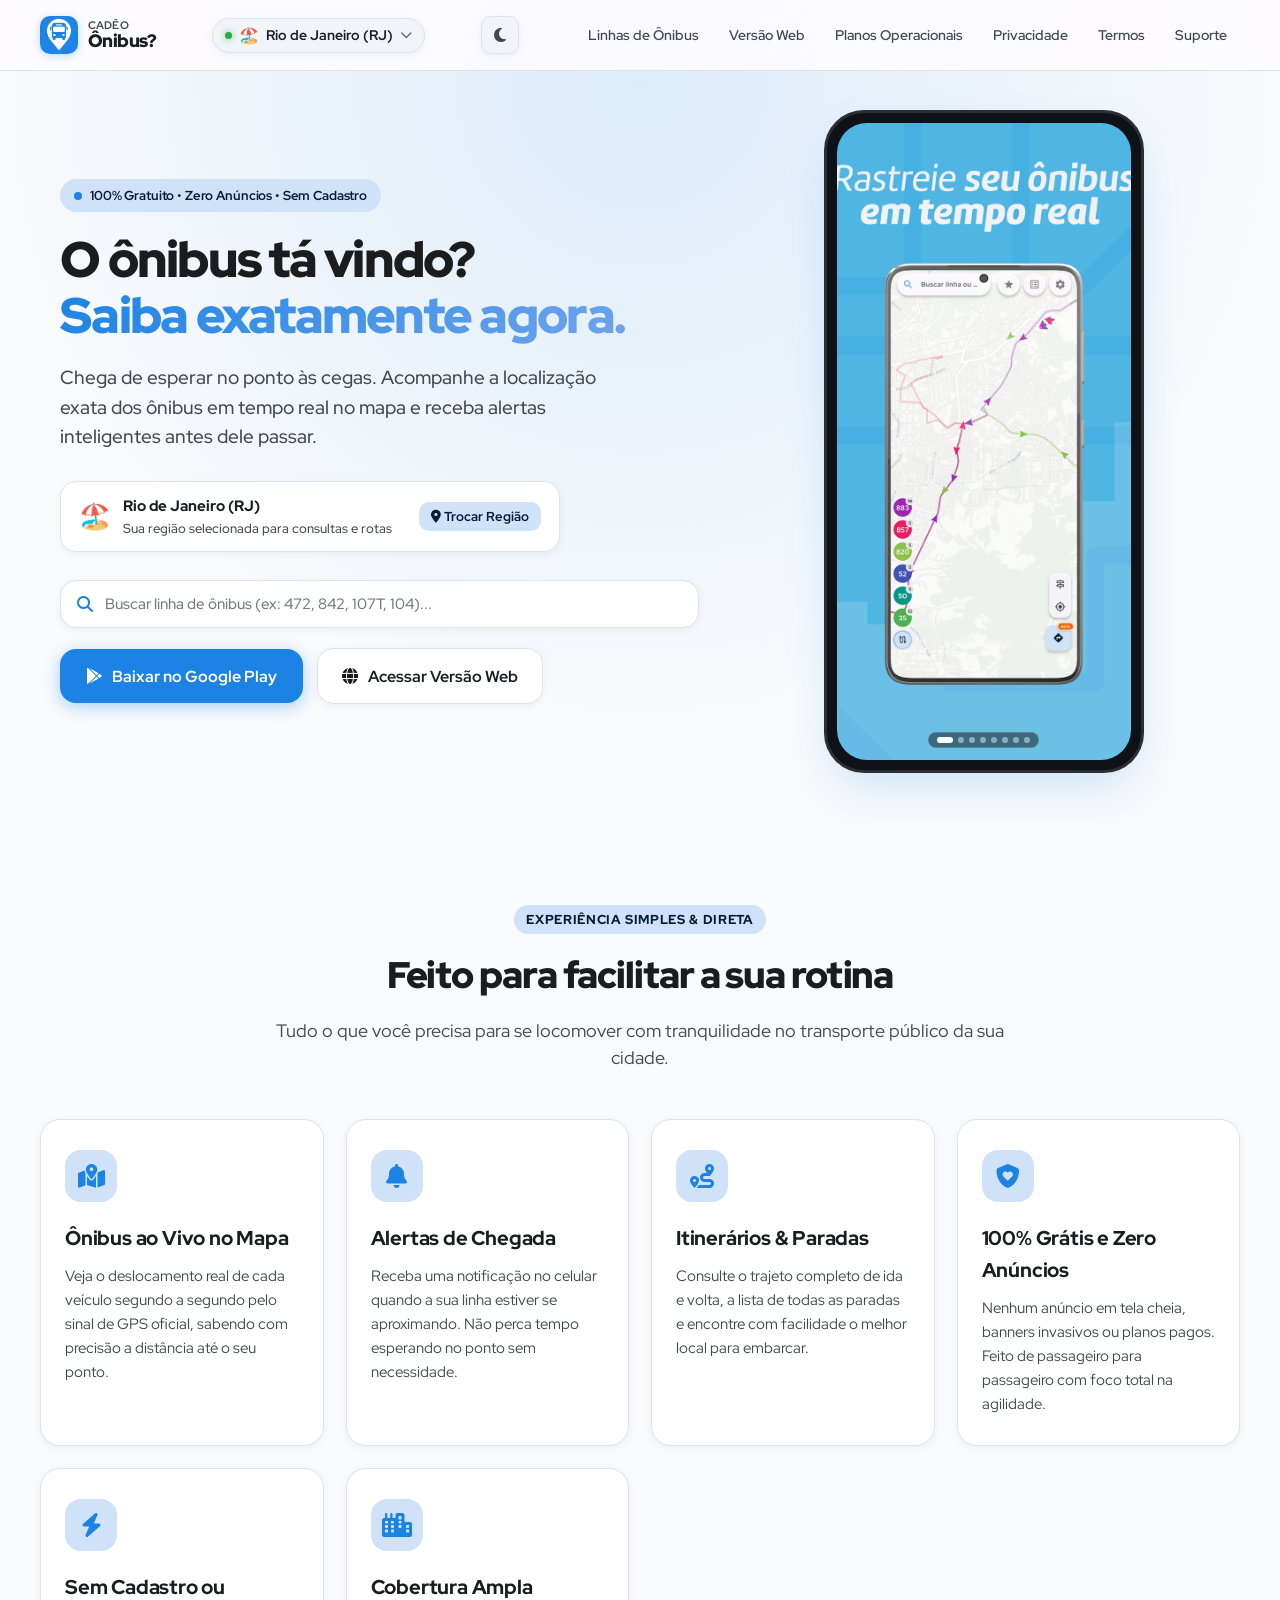
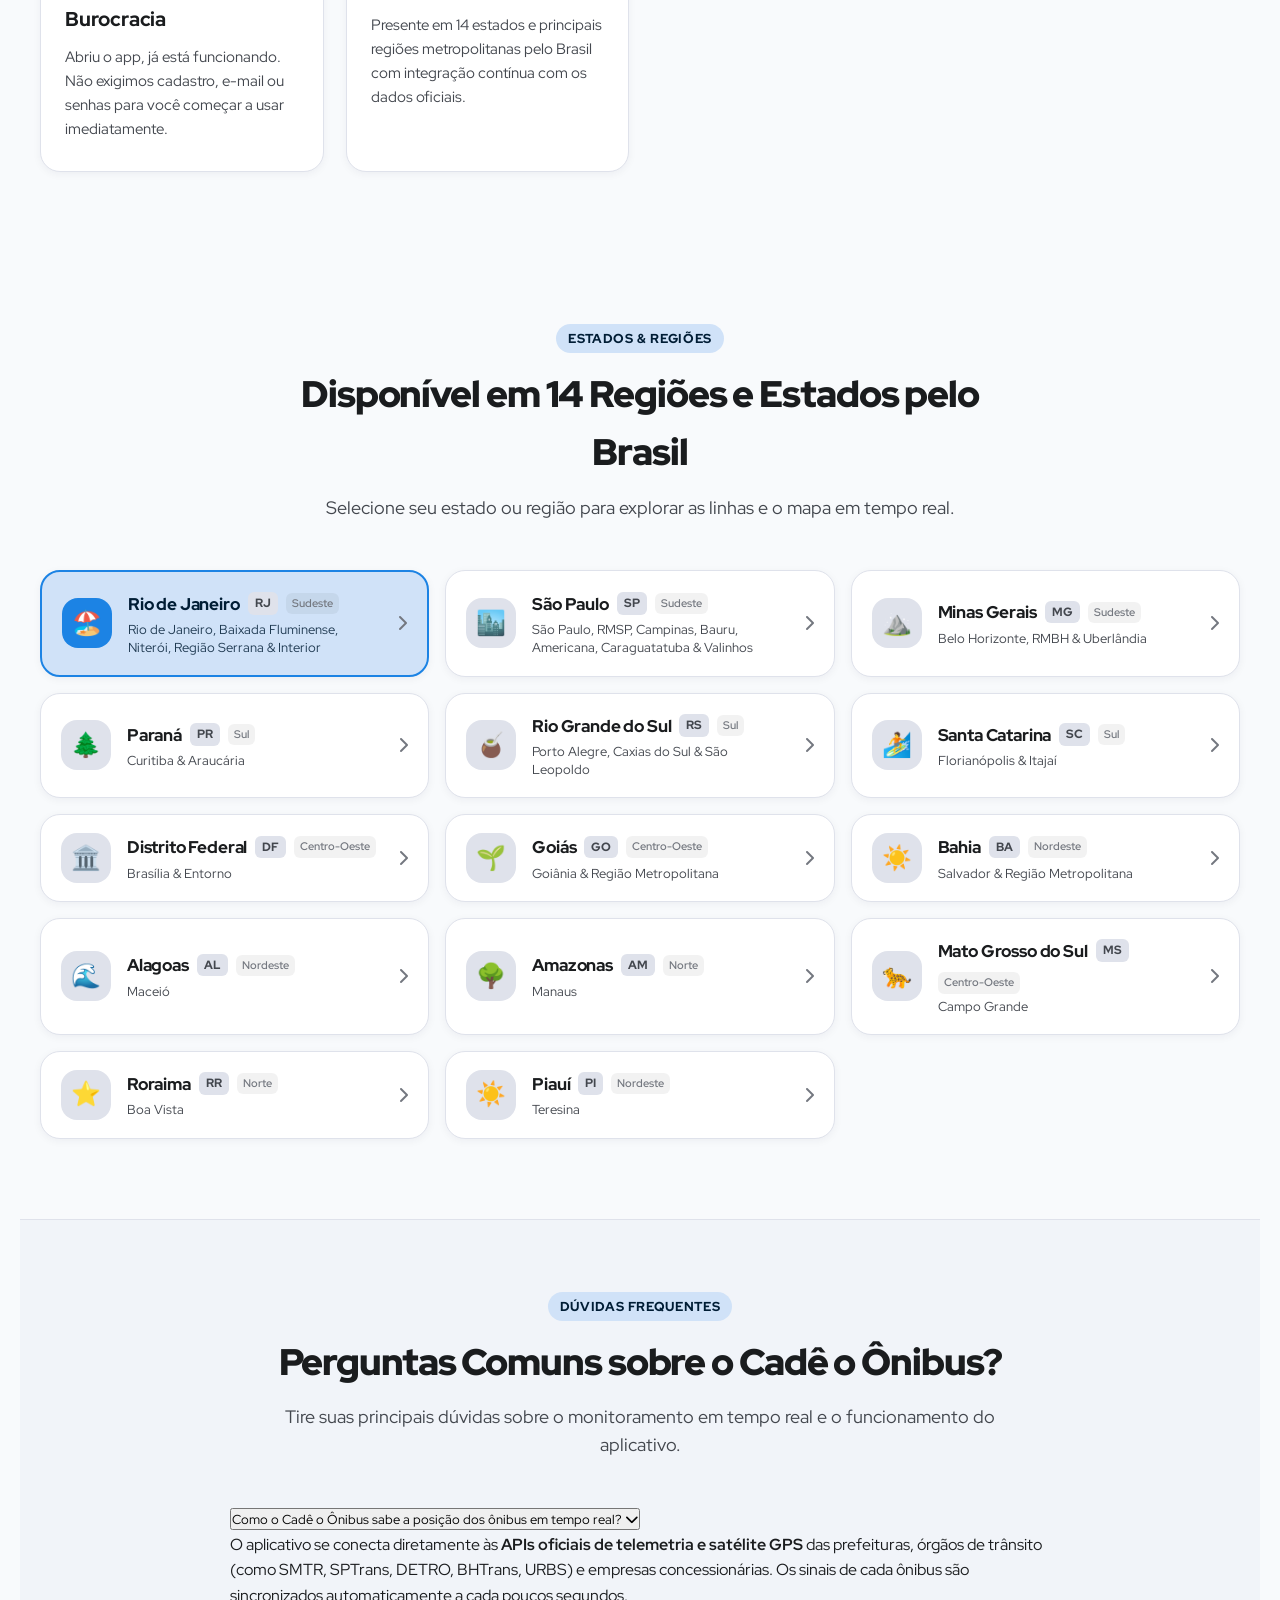
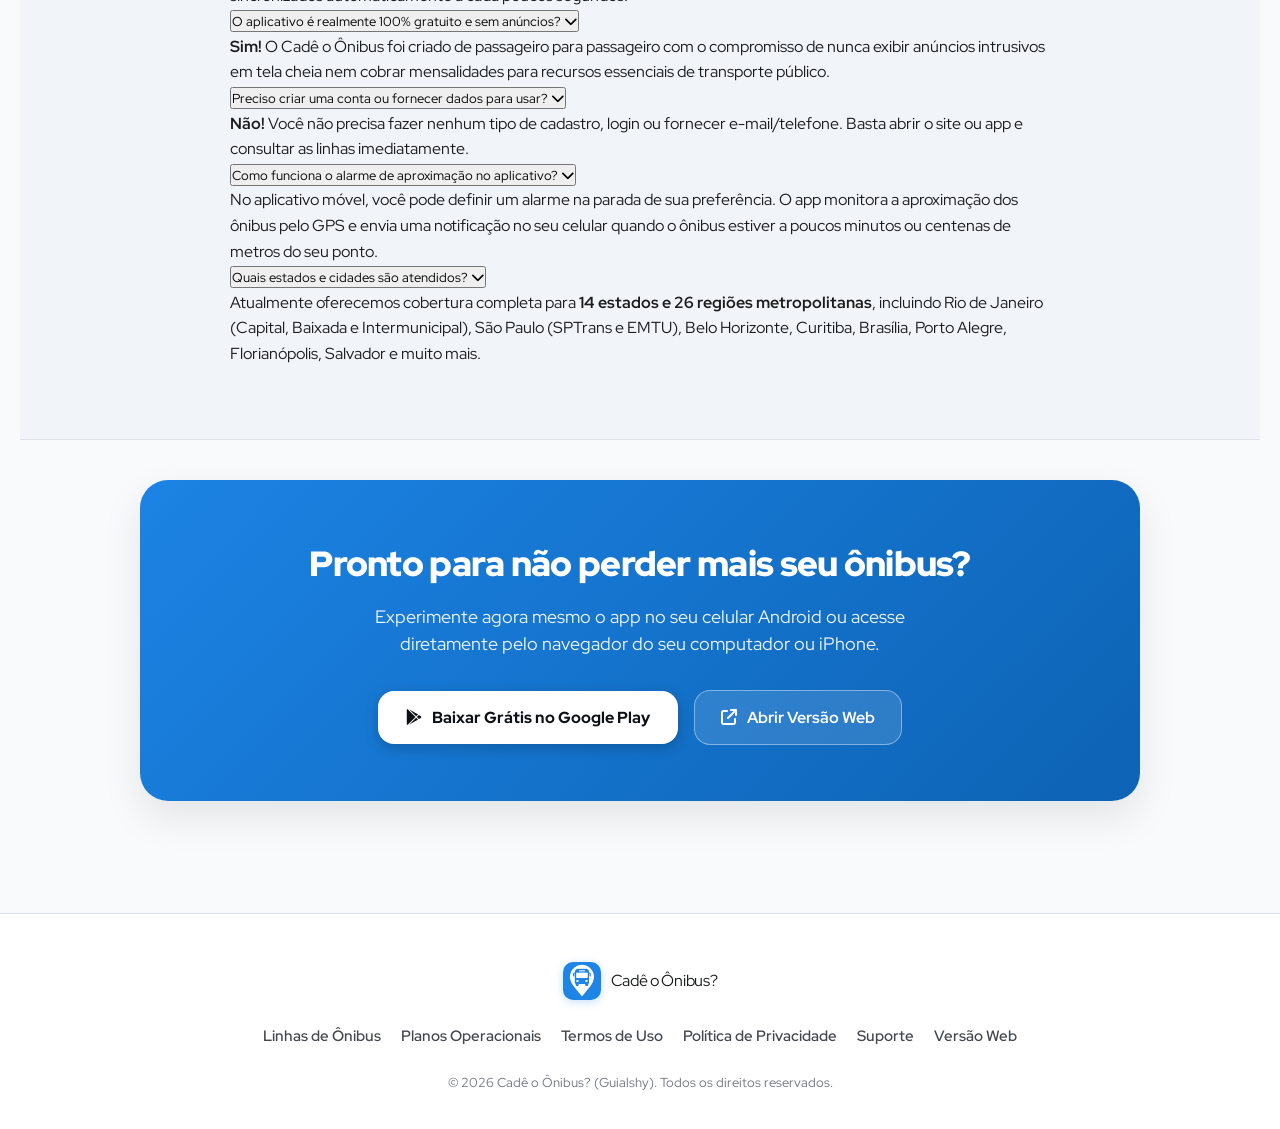
==== commit 521959ed: "feat: implement theme toggling and line search functionality with new styles and components" ====
--- a/index.html
+++ b/index.html
@@ -92,6 +92,18 @@
                     <button type="button" class="btn-change-region" data-open-region-modal>
                         <i class="fa-solid fa-location-dot"></i> Trocar Região
                     </button>
+                </div>
+
+                <!-- Busca Rápida de Linha na Home -->
+                <div class="hero-search-box">
+                    <div class="hero-search-input-wrap">
+                        <i class="fa-solid fa-magnifying-glass search-icon"></i>
+                        <input type="text" id="hero-search-input" class="hero-search-input"
+                            placeholder="Buscar linha de ônibus (ex: 472, 842, 107T, 104)..." autocomplete="off" />
+                    </div>
+                    <div id="hero-search-dropdown" class="hero-search-dropdown">
+                        <!-- Preenchido dinamicamente via JS -->
+                    </div>
                 </div>
 
                 <!-- Botões de Ação / Download -->
@@ -235,6 +247,65 @@
         <!-- Grid de Polos Regionais (Idêntico ao CityPickerSheet) -->
         <div class="state-hubs-grid" id="home-state-hubs-container">
             <!-- Renderizado dinamicamente com os 14 polos estaduais do Flutter -->
+        </div>
+    </section>
+
+    <!-- Perguntas Frequentes (FAQ Geral) -->
+    <section class="section" style="background: var(--surface-container-low); border-top: 1px solid var(--surface-border); border-bottom: 1px solid var(--surface-border);">
+        <div class="section-head">
+            <span class="section-eyebrow">Dúvidas Frequentes</span>
+            <h2>Perguntas Comuns sobre o Cadê o Ônibus?</h2>
+            <p>Tire suas principais dúvidas sobre o monitoramento em tempo real e o funcionamento do aplicativo.</p>
+        </div>
+
+        <div style="max-width: 820px; margin: 0 auto;">
+            <div class="faq-accordion">
+                <div class="faq-item open">
+                    <button type="button" class="faq-question">
+                        <span>Como o Cadê o Ônibus sabe a posição dos ônibus em tempo real?</span>
+                        <i class="fa-solid fa-chevron-down faq-chevron"></i>
+                    </button>
+                    <div class="faq-answer">
+                        <p>O aplicativo se conecta diretamente às <strong>APIs oficiais de telemetria e satélite GPS</strong> das prefeituras, órgãos de trânsito (como SMTR, SPTrans, DETRO, BHTrans, URBS) e empresas concessionárias. Os sinais de cada ônibus são sincronizados automaticamente a cada poucos segundos.</p>
+                    </div>
+                </div>
+                <div class="faq-item">
+                    <button type="button" class="faq-question">
+                        <span>O aplicativo é realmente 100% gratuito e sem anúncios?</span>
+                        <i class="fa-solid fa-chevron-down faq-chevron"></i>
+                    </button>
+                    <div class="faq-answer">
+                        <p><strong>Sim!</strong> O Cadê o Ônibus foi criado de passageiro para passageiro com o compromisso de nunca exibir anúncios intrusivos em tela cheia nem cobrar mensalidades para recursos essenciais de transporte público.</p>
+                    </div>
+                </div>
+                <div class="faq-item">
+                    <button type="button" class="faq-question">
+                        <span>Preciso criar uma conta ou fornecer dados para usar?</span>
+                        <i class="fa-solid fa-chevron-down faq-chevron"></i>
+                    </button>
+                    <div class="faq-answer">
+                        <p><strong>Não!</strong> Você não precisa fazer nenhum tipo de cadastro, login ou fornecer e-mail/telefone. Basta abrir o site ou app e consultar as linhas imediatamente.</p>
+                    </div>
+                </div>
+                <div class="faq-item">
+                    <button type="button" class="faq-question">
+                        <span>Como funciona o alarme de aproximação no aplicativo?</span>
+                        <i class="fa-solid fa-chevron-down faq-chevron"></i>
+                    </button>
+                    <div class="faq-answer">
+                        <p>No aplicativo móvel, você pode definir um alarme na parada de sua preferência. O app monitora a aproximação dos ônibus pelo GPS e envia uma notificação no seu celular quando o ônibus estiver a poucos minutos ou centenas de metros do seu ponto.</p>
+                    </div>
+                </div>
+                <div class="faq-item">
+                    <button type="button" class="faq-question">
+                        <span>Quais estados e cidades são atendidos?</span>
+                        <i class="fa-solid fa-chevron-down faq-chevron"></i>
+                    </button>
+                    <div class="faq-answer">
+                        <p>Atualmente oferecemos cobertura completa para <strong>14 estados e 26 regiões metropolitanas</strong>, incluindo Rio de Janeiro (Capital, Baixada e Intermunicipal), São Paulo (SPTrans e EMTU), Belo Horizonte, Curitiba, Brasília, Porto Alegre, Florianópolis, Salvador e muito mais.</p>
+                    </div>
+                </div>
+            </div>
         </div>
     </section>
 
--- a/style.css
+++ b/style.css
@@ -82,6 +82,66 @@
   }
 }
 
+:root[data-theme="dark"],
+body[data-theme="dark"] {
+  --primary: #6FA4EC;
+  --primary-hover: #519CEC;
+  --primary-light: #ADC6FF;
+  --primary-container: #00497D;
+  --on-primary-container: #D8E2FF;
+  --secondary-container: #264562;
+  --on-secondary-container: #D7E3F8;
+  --tertiary: #ADC6FF;
+
+  --bg: #111318;
+  --surface: #1A1C1E;
+  --surface-card: #20242B;
+  --surface-container-low: #181A1E;
+  --surface-container-highest: #43474E;
+  --surface-border: #2F343F;
+  --surface-hover: #282D37;
+
+  --text: #E3E2E6;
+  --text-muted: #C3C7CF;
+  --text-dim: #8E9199;
+  --nav-bg: rgba(26, 28, 30, 0.88);
+
+  --shadow-sm: 0 2px 8px rgba(0, 0, 0, 0.3);
+  --shadow-md: 0 8px 24px rgba(0, 0, 0, 0.4);
+  --shadow-lg: 0 16px 40px rgba(0, 0, 0, 0.5);
+  --shadow-float: 0 20px 48px -12px rgba(0, 0, 0, 0.65);
+}
+
+:root[data-theme="light"],
+body[data-theme="light"] {
+  --primary: #1C83E4;
+  --primary-hover: #156fc4;
+  --primary-light: #6FA4EC;
+  --primary-container: #D0E2F8;
+  --on-primary-container: #001D35;
+  --secondary-container: #D8E2FF;
+  --on-secondary-container: #001A41;
+  --tertiary: #519CEC;
+  
+  --bg: #F8FAFC;
+  --surface: #FFFFFF;
+  --surface-card: #FFFFFF;
+  --surface-container-low: #F1F4F9;
+  --surface-container-highest: #DFE2EB;
+  --surface-border: #DFE2EB;
+  --surface-hover: #F0F4FA;
+  
+  --text: #1A1C1E;
+  --text-muted: #43474E;
+  --text-dim: #73777F;
+  --nav-bg: rgba(253, 251, 255, 0.88);
+
+  --shadow-sm: 0 2px 8px rgba(0, 29, 53, 0.05);
+  --shadow-md: 0 8px 24px rgba(28, 131, 228, 0.08);
+  --shadow-lg: 0 16px 40px rgba(0, 0, 0, 0.09);
+  --shadow-float: 0 20px 48px -12px rgba(28, 131, 228, 0.22);
+}
+
 /* ==========================================================================
    Reset & Base
    ========================================================================== */
@@ -241,6 +301,38 @@
   opacity: 1;
 }
 
+/* Grupo de Ações do Cabeçalho */
+.header-actions-group {
+  display: inline-flex;
+  align-items: center;
+  gap: 8px;
+}
+
+/* Header Theme Toggle */
+.header-theme-toggle {
+  width: 38px;
+  height: 38px;
+  border-radius: var(--radius-sm);
+  background: var(--surface-container-low);
+  border: 1px solid var(--surface-border);
+  color: var(--text-muted);
+  font-size: 1rem;
+  display: inline-flex;
+  align-items: center;
+  justify-content: center;
+  cursor: pointer;
+  transition: all 0.2s cubic-bezier(0.4, 0, 0.2, 1);
+  flex-shrink: 0;
+  box-shadow: var(--shadow-sm);
+}
+
+.header-theme-toggle:hover {
+  background: var(--primary-container);
+  color: var(--on-primary-container);
+  border-color: var(--primary-light);
+  transform: translateY(-1px);
+}
+
 /* Menu de Navegação */
 .site-nav {
   display: flex;
@@ -399,6 +491,107 @@
 .btn-change-region:hover {
   background: var(--primary);
   color: #FFFFFF;
+}
+
+/* Hero Search Widget (Busca Rápida de Linha na Home) */
+.hero-search-box {
+  margin: 18px 0 20px;
+  width: 100%;
+  position: relative;
+}
+
+.hero-search-input-wrap {
+  position: relative;
+  display: flex;
+  align-items: center;
+  background: var(--surface);
+  border: 1.5px solid var(--surface-border);
+  border-radius: var(--radius-md);
+  box-shadow: var(--shadow-sm);
+  transition: all 0.2s ease;
+}
+
+.hero-search-input-wrap:focus-within {
+  border-color: var(--primary);
+  box-shadow: 0 8px 24px rgba(28, 131, 228, 0.18);
+}
+
+.hero-search-input-wrap i.search-icon {
+  position: absolute;
+  left: 16px;
+  color: var(--primary);
+  font-size: 1rem;
+}
+
+.hero-search-input {
+  width: 100%;
+  padding: 13px 16px 13px 44px;
+  font-size: 0.95rem;
+  font-weight: 600;
+  font-family: var(--font-family);
+  border: none;
+  background: transparent;
+  color: var(--text);
+  outline: none;
+}
+
+.hero-search-input::placeholder {
+  color: var(--text-dim);
+  font-weight: 500;
+}
+
+.hero-search-dropdown {
+  position: absolute;
+  top: calc(100% + 6px);
+  left: 0;
+  right: 0;
+  background: var(--surface);
+  border: 1px solid var(--surface-border);
+  border-radius: var(--radius-md);
+  box-shadow: var(--shadow-lg);
+  z-index: 999;
+  max-height: 260px;
+  overflow-y: auto;
+  display: none;
+}
+
+.hero-search-item {
+  display: flex;
+  align-items: center;
+  gap: 12px;
+  padding: 10px 14px;
+  border-bottom: 1px solid var(--surface-border);
+  cursor: pointer;
+  text-decoration: none;
+  transition: background 0.15s ease;
+}
+
+.hero-search-item:last-child {
+  border-bottom: none;
+}
+
+.hero-search-item:hover {
+  background: var(--surface-hover);
+}
+
+.hero-search-badge {
+  font-size: 0.85rem;
+  font-weight: 900;
+  padding: 3px 8px;
+  border-radius: 6px;
+  background: var(--primary);
+  color: #FFFFFF;
+  min-width: 44px;
+  text-align: center;
+}
+
+.hero-search-desc {
+  font-size: 0.88rem;
+  font-weight: 600;
+  color: var(--text);
+  white-space: nowrap;
+  overflow: hidden;
+  text-overflow: ellipsis;
 }
 
 /* CTA Buttons */
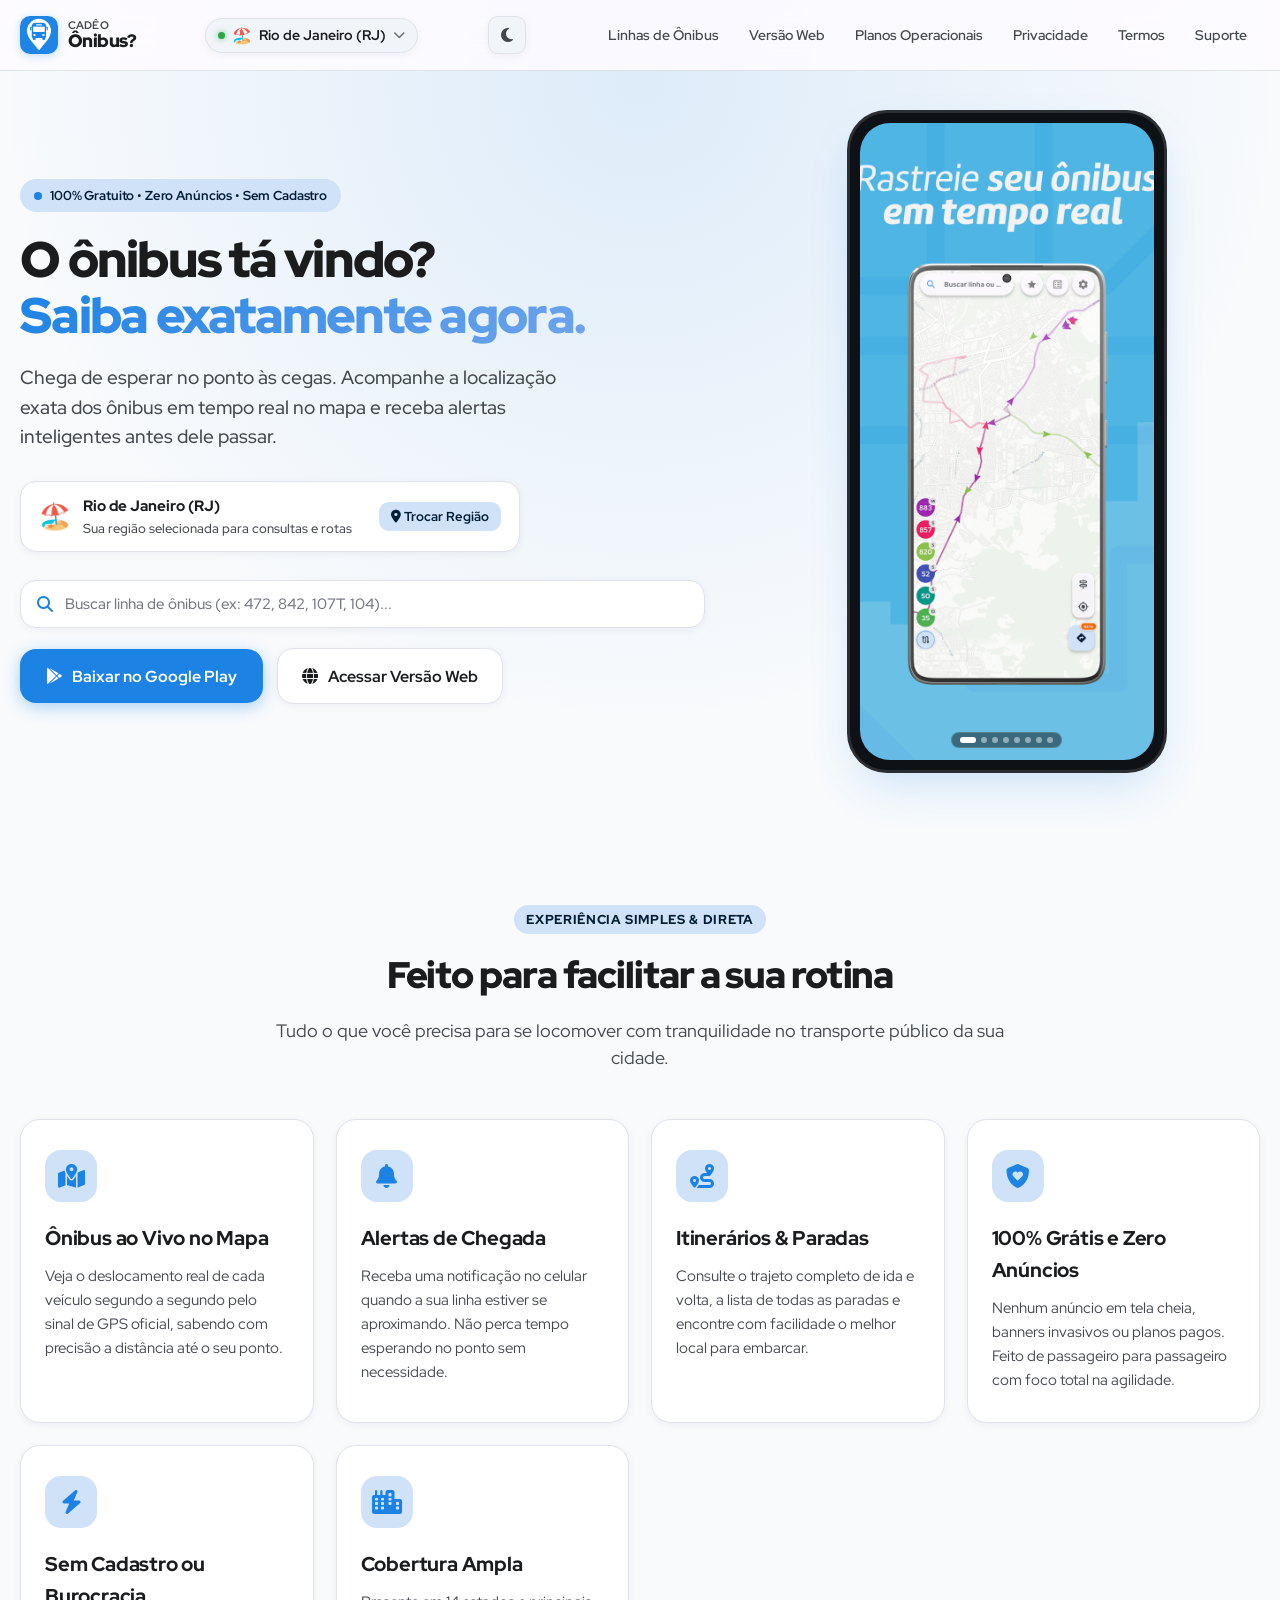
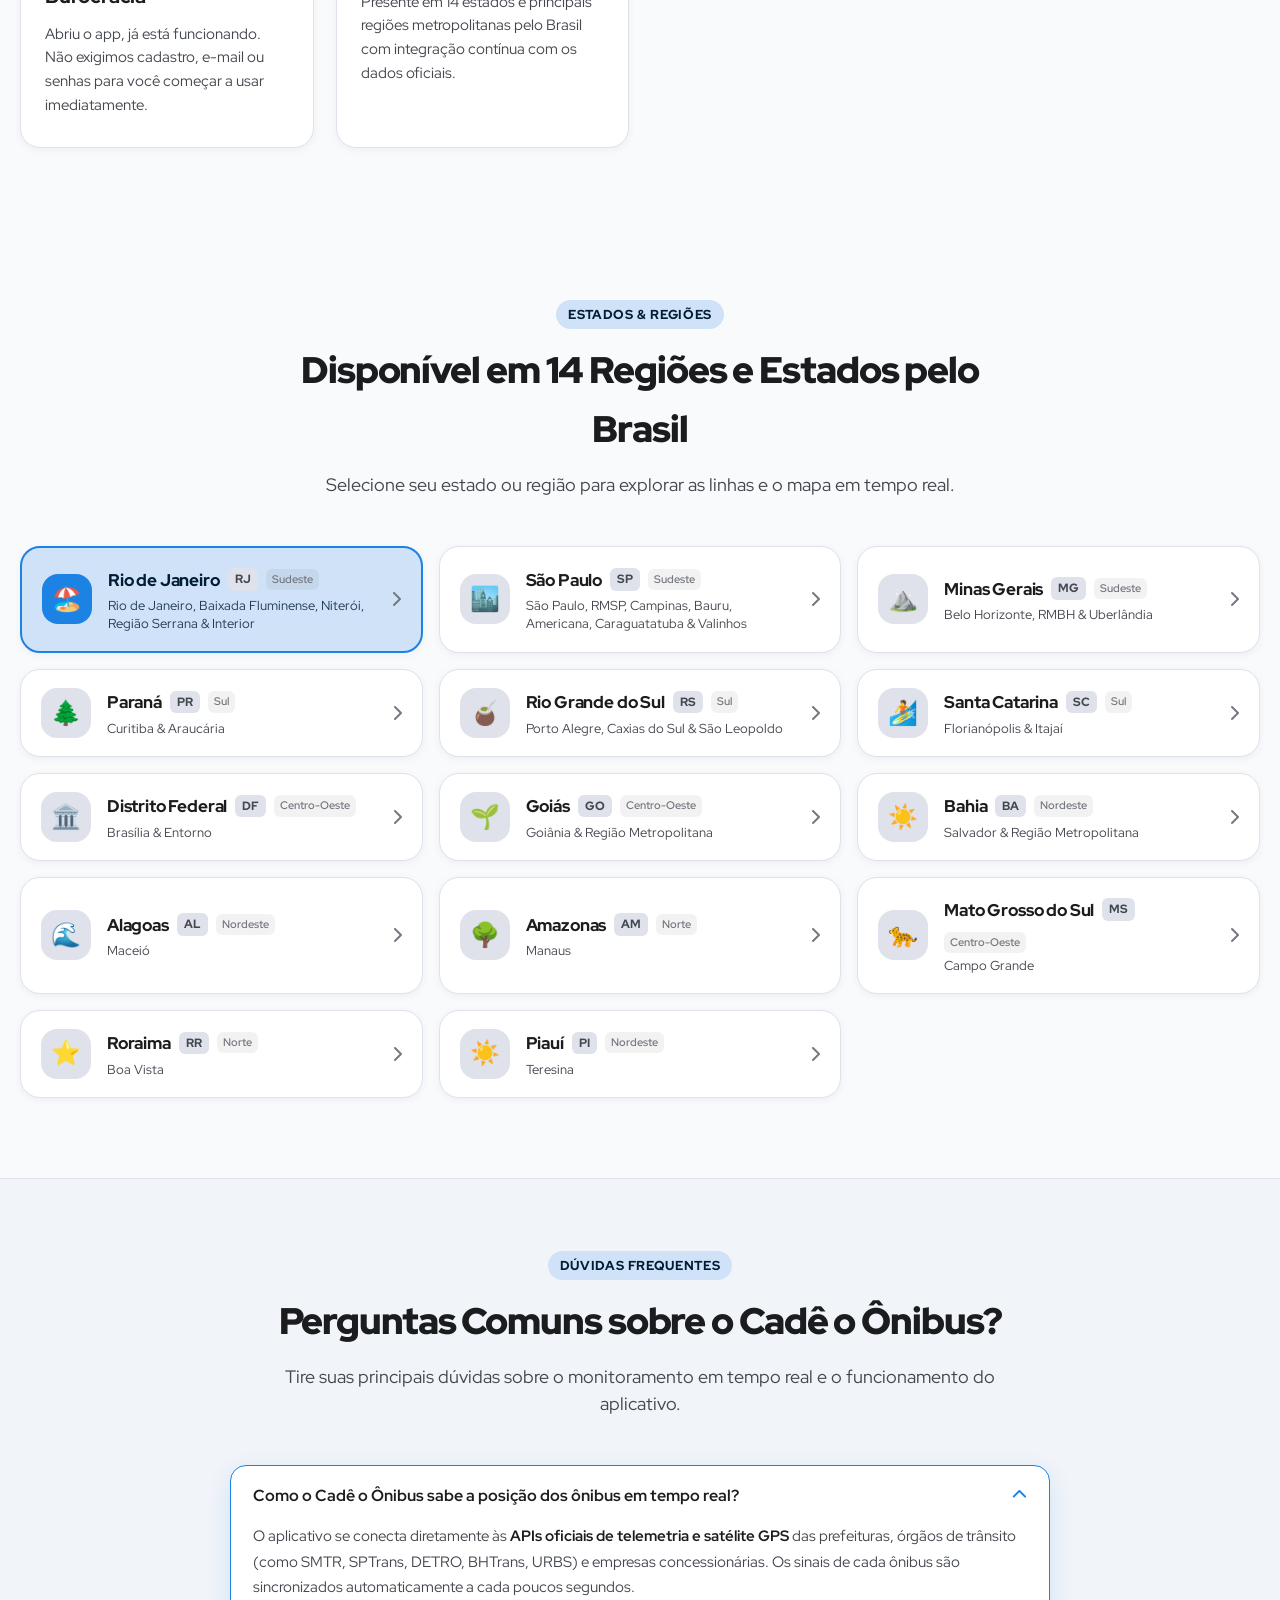
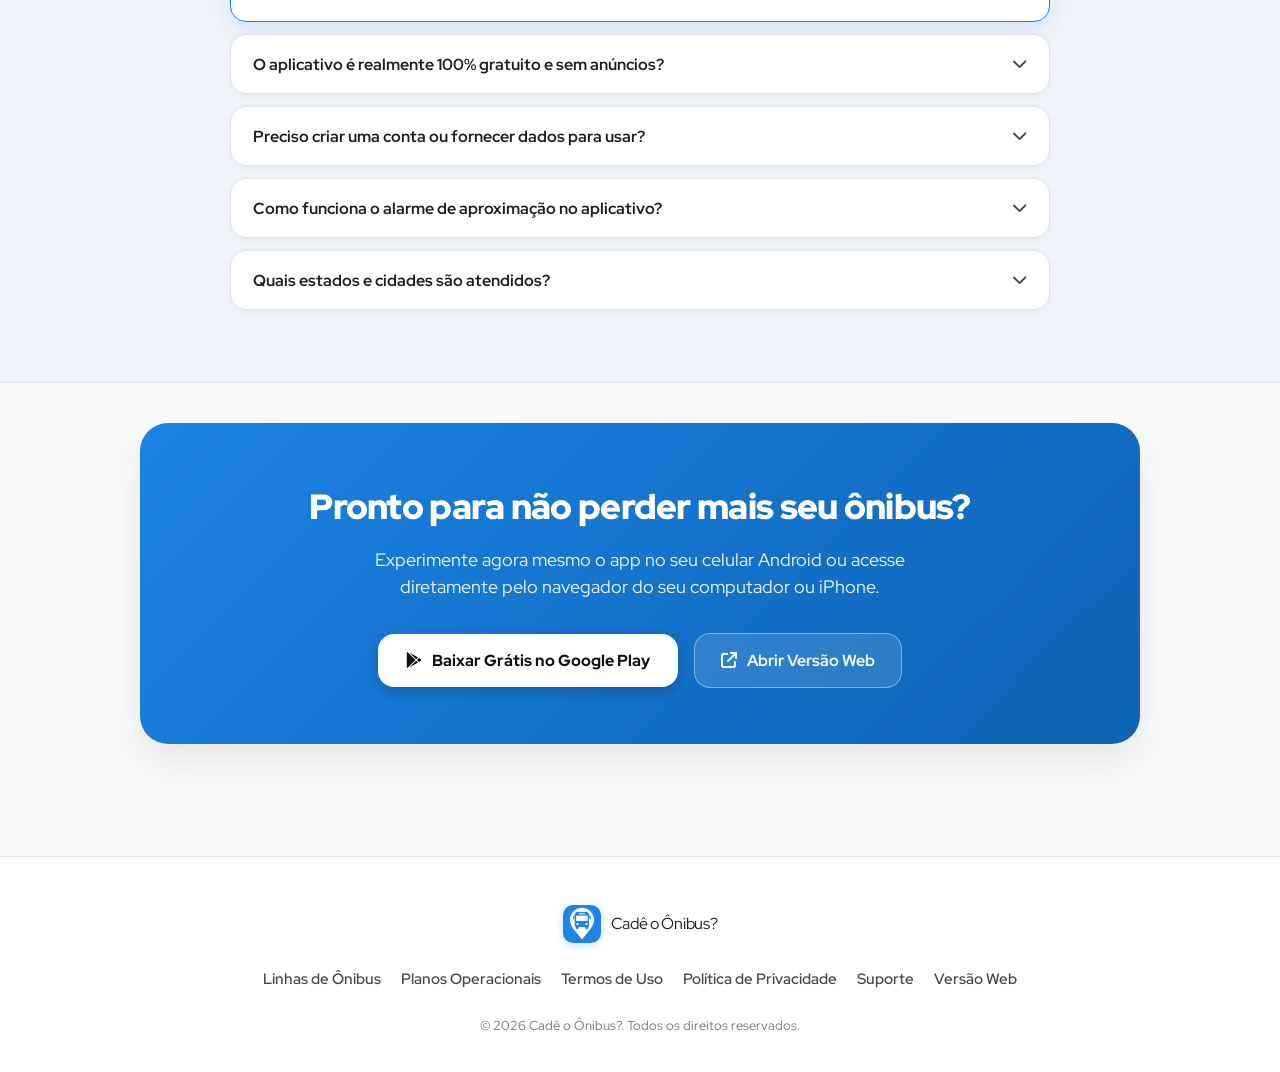
==== commit 594657bd: "feat: add line statistics dashboard and data architecture with supporting scripts and styles" ====
--- a/index.html
+++ b/index.html
@@ -342,7 +342,7 @@
                 <a href="suporte.html">Suporte</a>
                 <a href="https://web.cadeoonibus.api.br" target="_blank">Versão Web</a>
             </div>
-            <div class="copyright">© 2026 Cadê o Ônibus? (Guialshy). Todos os direitos reservados.</div>
+            <div class="copyright">© 2026 Cadê o Ônibus?. Todos os direitos reservados.</div>
         </div>
     </footer>
 
--- a/style.css
+++ b/style.css
@@ -195,7 +195,7 @@
 }
 
 .header-inner {
-  max-width: 1240px;
+  max-width: 1320px;
   margin: 0 auto;
   padding: 0 20px;
   height: 70px;
@@ -375,7 +375,7 @@
 }
 
 .hero-container {
-  max-width: 1200px;
+  max-width: 1320px;
   margin: 0 auto;
   padding: 0 20px;
   display: grid;
@@ -809,7 +809,7 @@
 
 .section {
   padding: 72px 20px;
-  max-width: 1240px;
+  max-width: 1320px;
   margin: 0 auto;
 }
 
@@ -915,7 +915,7 @@
   display: grid;
   grid-template-columns: repeat(auto-fit, minmax(260px, 1fr));
   gap: 24px;
-  max-width: 1240px;
+  max-width: 1320px;
   margin: 0 auto;
 }
 
@@ -978,7 +978,7 @@
 
 .coverage-section {
   padding: 80px 20px;
-  max-width: 1240px;
+  max-width: 1320px;
   margin: 0 auto;
 }
 
@@ -2069,3 +2069,94 @@
     }
   }
 }
+
+/* ==========================================================================
+   Perguntas Frequentes (FAQ Accordion Global)
+   ========================================================================== */
+.faq-accordion {
+  display: flex;
+  flex-direction: column;
+  gap: 12px;
+  width: 100%;
+}
+
+.faq-item {
+  background: var(--surface-card);
+  border: 1.5px solid var(--surface-border);
+  border-radius: var(--radius-md);
+  overflow: hidden;
+  box-shadow: var(--shadow-sm);
+  transition: all 0.2s cubic-bezier(0.4, 0, 0.2, 1);
+}
+
+.faq-item:hover {
+  border-color: var(--primary-light);
+  transform: translateY(-1px);
+  box-shadow: var(--shadow-md);
+}
+
+.faq-item.open {
+  border-color: var(--primary);
+  box-shadow: 0 8px 24px rgba(28, 131, 228, 0.14);
+}
+
+button.faq-question,
+.faq-question {
+  width: 100%;
+  padding: 18px 22px;
+  background: transparent !important;
+  border: none !important;
+  outline: none !important;
+  box-shadow: none !important;
+  -webkit-appearance: none !important;
+  -moz-appearance: none !important;
+  appearance: none !important;
+  color: var(--text) !important;
+  font-family: var(--font-family) !important;
+  font-size: 1.02rem !important;
+  font-weight: 700 !important;
+  text-align: left !important;
+  cursor: pointer !important;
+  display: flex !important;
+  align-items: center !important;
+  justify-content: space-between !important;
+  gap: 16px !important;
+  transition: color 0.15s ease !important;
+}
+
+button.faq-question:hover,
+.faq-question:hover {
+  color: var(--primary) !important;
+}
+
+.faq-chevron {
+  font-size: 0.95rem;
+  color: var(--text-muted);
+  transition: transform 0.28s cubic-bezier(0.4, 0, 0.2, 1);
+  flex-shrink: 0;
+}
+
+.faq-item.open .faq-chevron {
+  transform: rotate(180deg);
+  color: var(--primary);
+}
+
+.faq-answer {
+  max-height: 0;
+  overflow: hidden;
+  transition: max-height 0.3s cubic-bezier(0.4, 0, 0.2, 1), padding 0.3s ease;
+  padding: 0 22px;
+  color: var(--text-muted);
+  font-size: 0.95rem;
+  line-height: 1.68;
+}
+
+.faq-item.open .faq-answer {
+  max-height: 400px;
+  padding: 0 22px 20px 22px;
+}
+
+.faq-answer strong {
+  color: var(--text);
+  font-weight: 700;
+}
